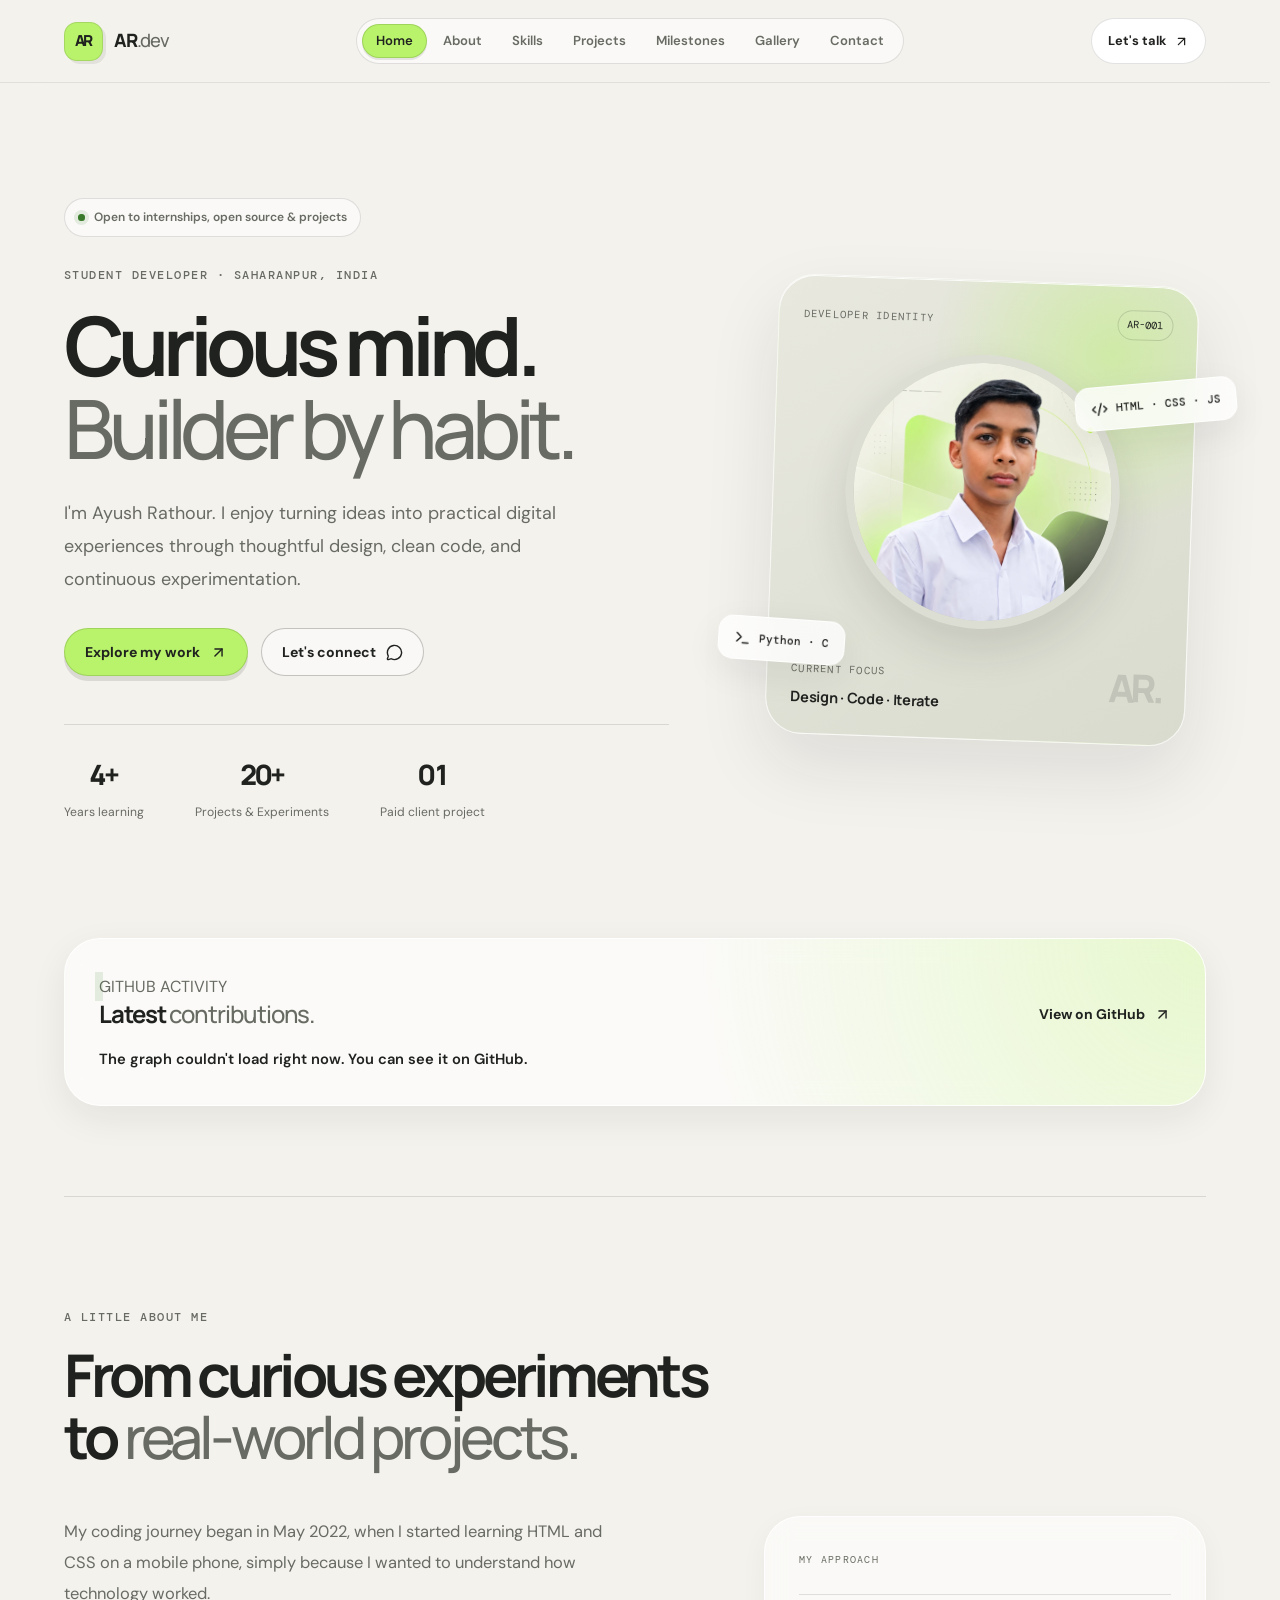
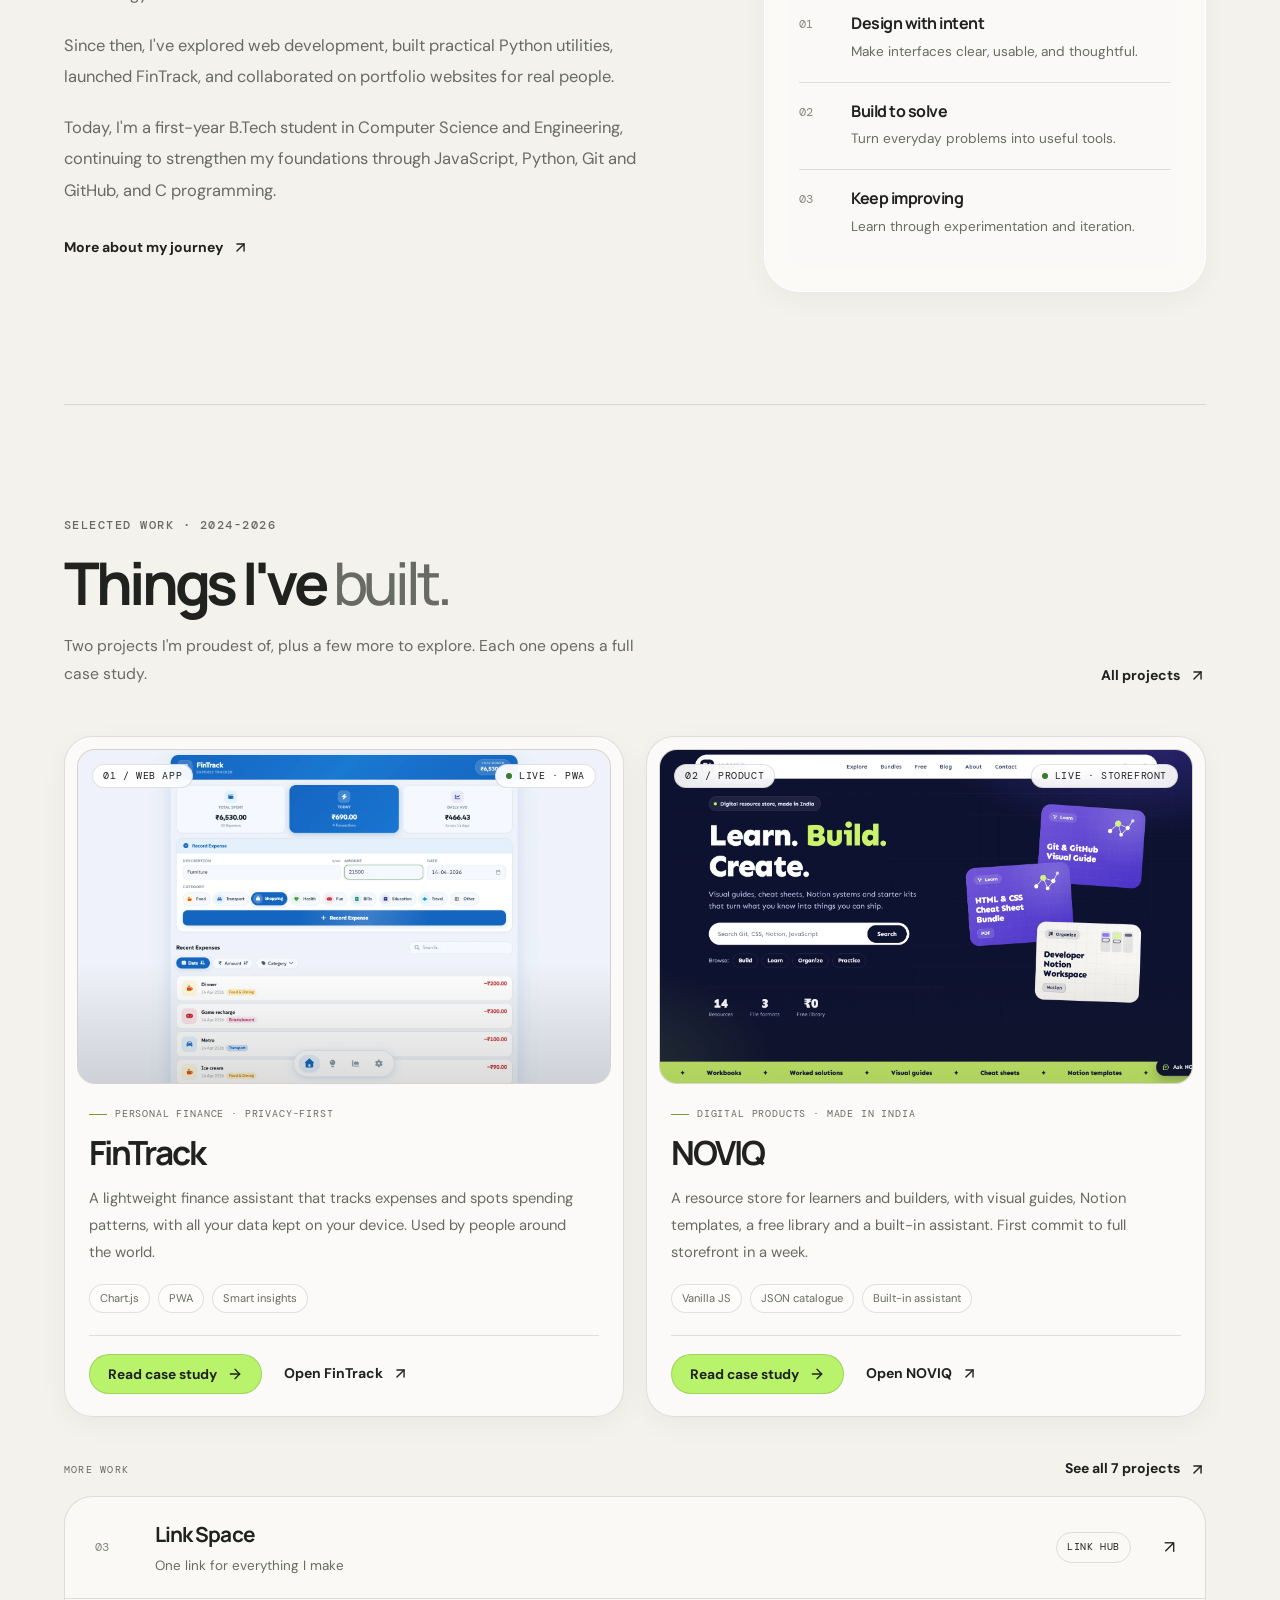
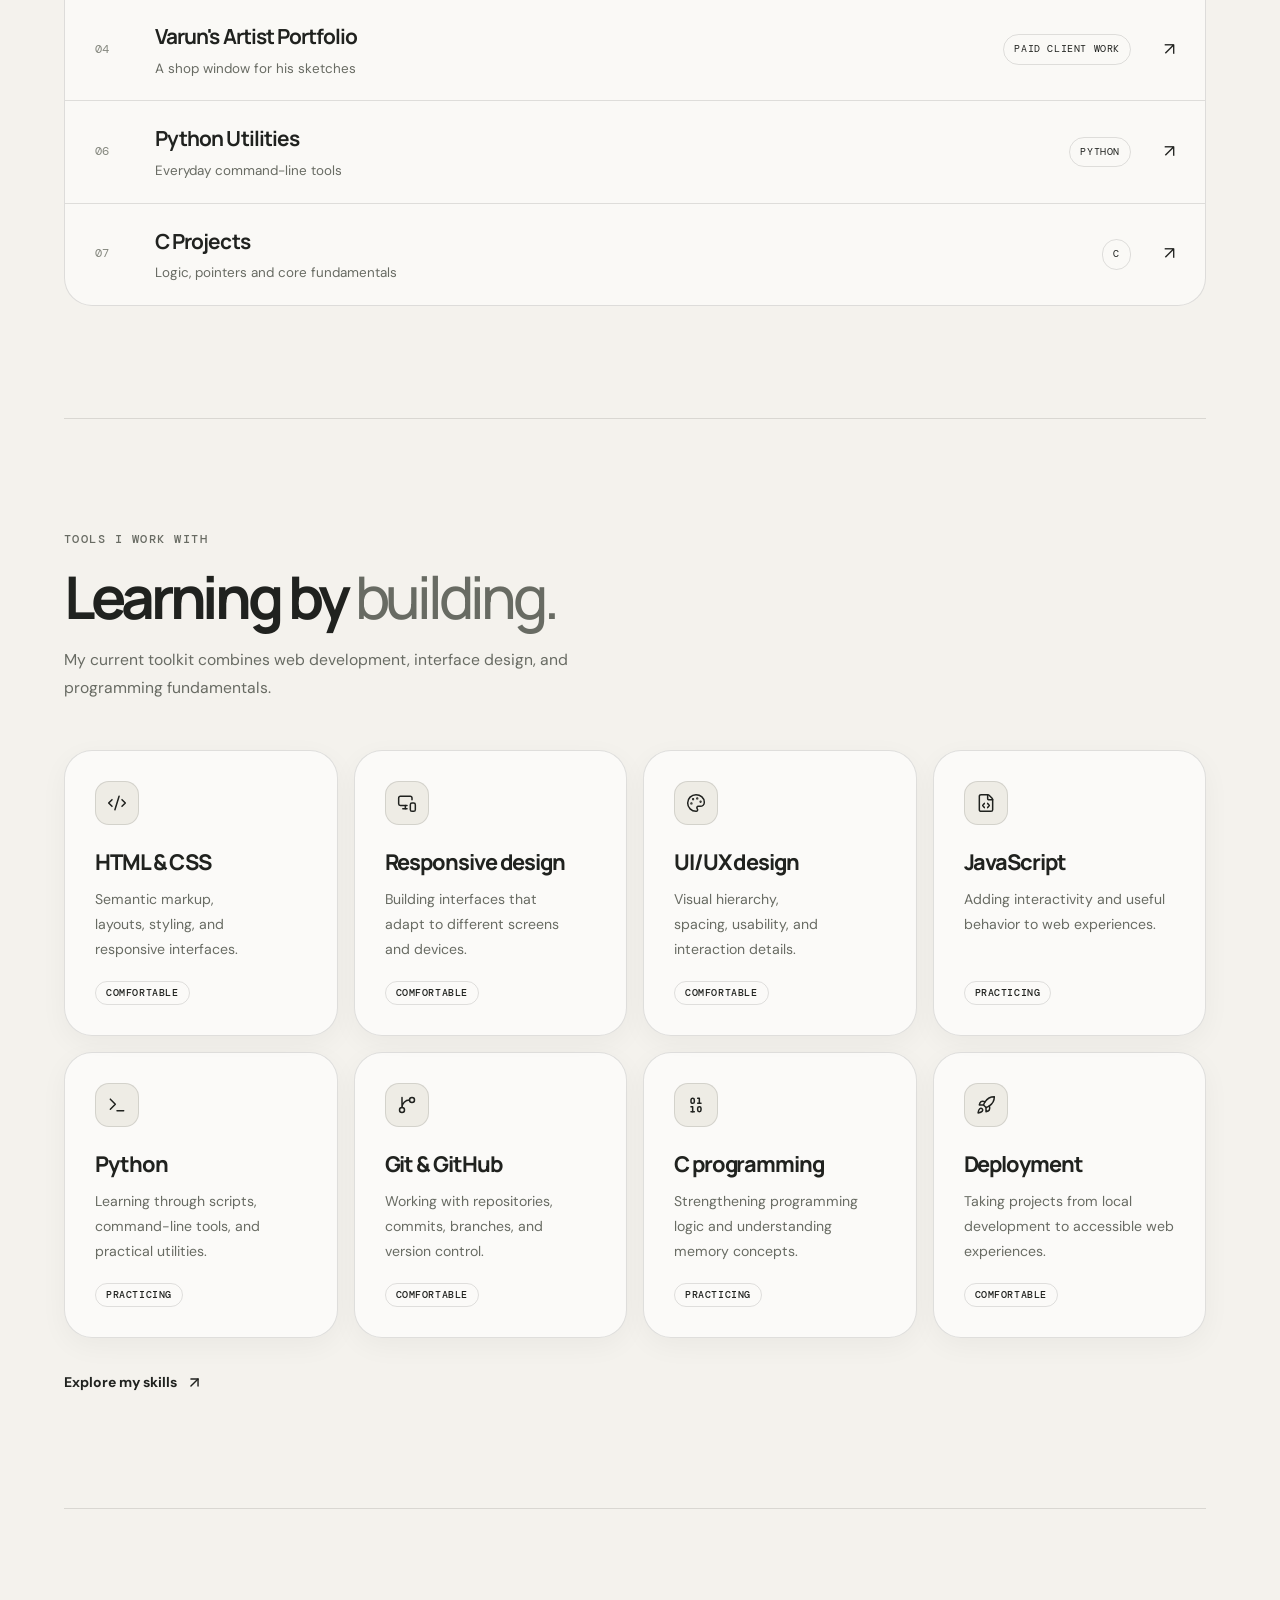
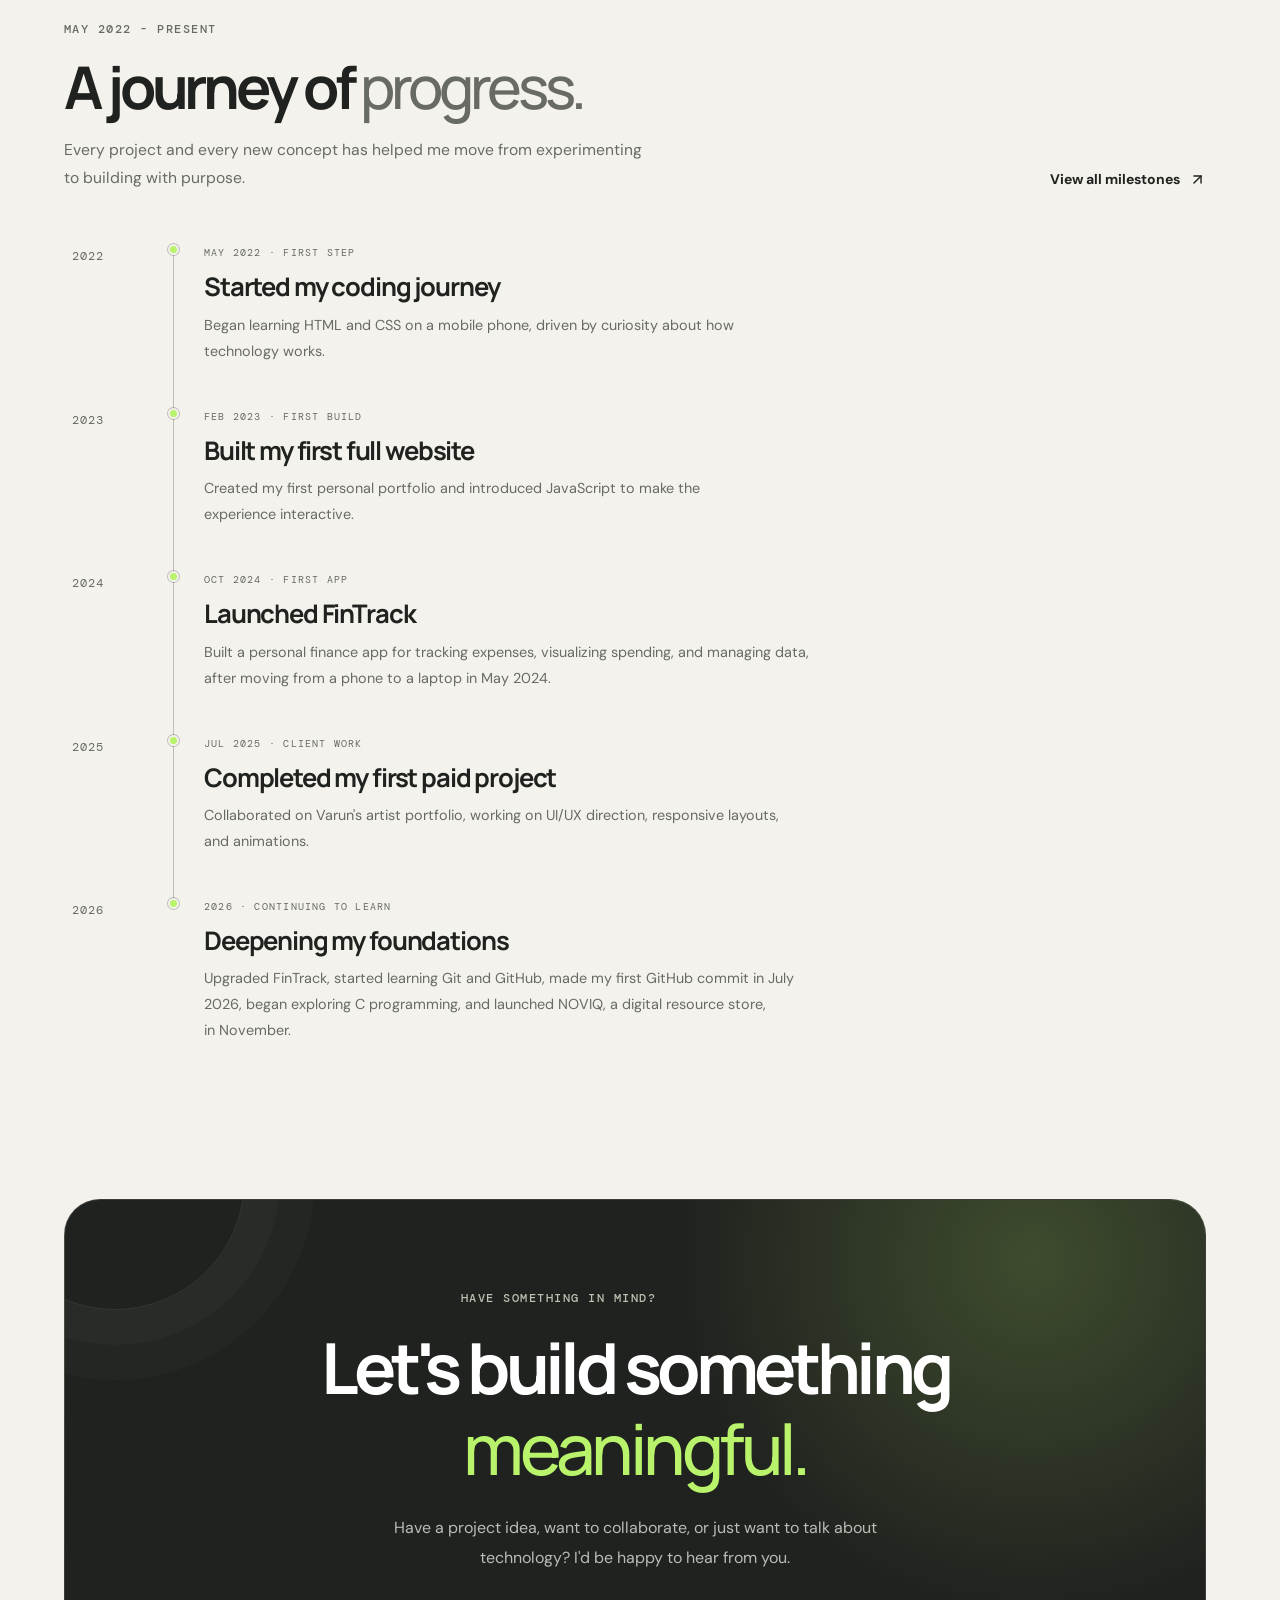
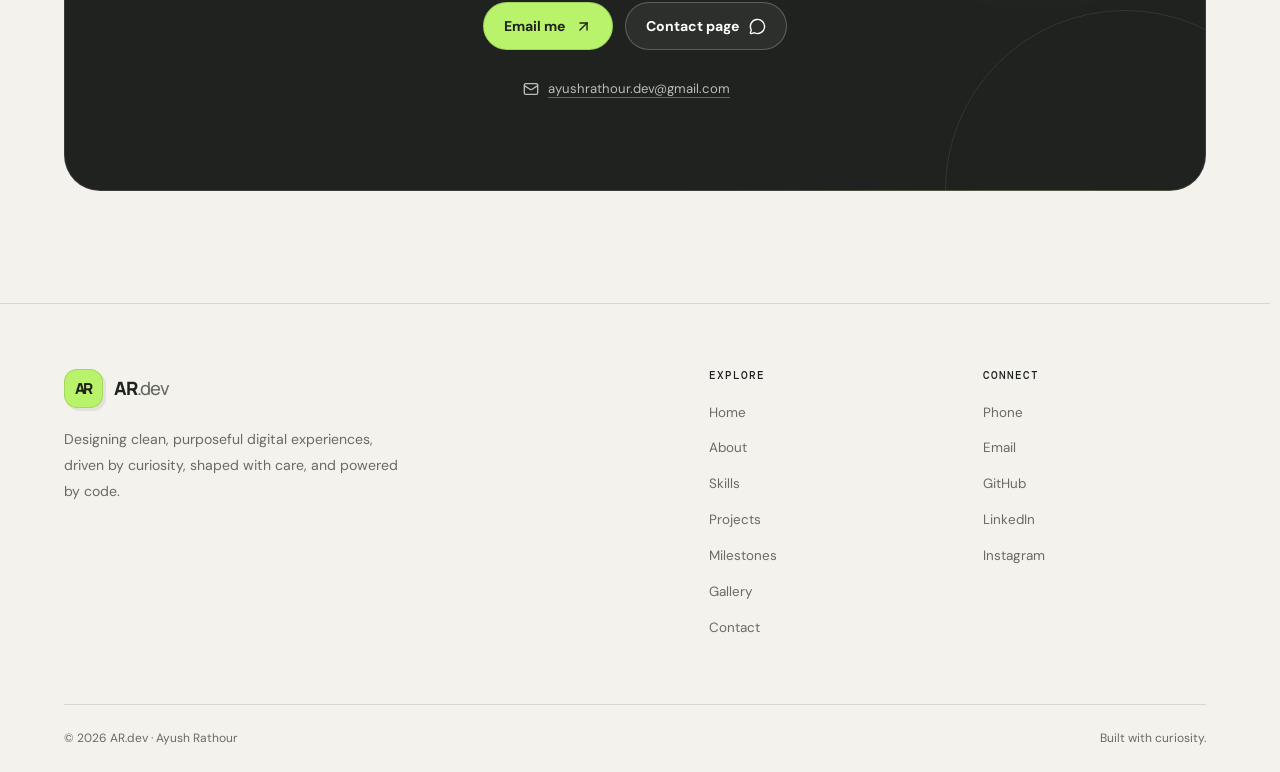
==== index.html @ 53ca5f79 "Add Certificates, Upgrade Projects & Gallery, Smoother and Faster Loading" ====
<!doctype html>
<html lang="en">
  <head>
    <meta charset="UTF-8" />
    <meta name="viewport" content="width=device-width, initial-scale=1.0" />

    <title>Ayush Rathour | Student</title>
    <meta
      name="description"
      content="I'm Ayush Rathour, a student developer from Saharanpur, India, building practical digital experiences with HTML, CSS, JavaScript, and Python."
    />
    <meta name="author" content="Ayush Rathour" />
    <meta name="theme-color" content="#f4f2ed" />
    <link rel="canonical" href="https://ayushrathour.site/" />

    <!-- Open Graph -->
    <meta property="og:type" content="website" />
    <meta property="og:site_name" content="AR.dev" />
    <meta property="og:locale" content="en_IN" />
    <meta property="og:url" content="https://ayushrathour.site/" />
    <meta property="og:title" content="Ayush Rathour | Student" />
    <meta
      property="og:description"
      content="I'm Ayush Rathour, a student developer from Saharanpur, India, building practical digital experiences with HTML, CSS, JavaScript, and Python."
    />
    <meta
      property="og:image"
      content="https://ayushrathour.site/assets/og-card.png"
    />
    <meta property="og:image:width" content="1200" />
    <meta property="og:image:height" content="630" />
    <meta
      property="og:image:alt"
      content="AR.dev: Ayush Rathour, student developer and UI designer"
    />

    <!-- Twitter / X card -->
    <meta name="twitter:card" content="summary_large_image" />
    <meta name="twitter:title" content="Ayush Rathour | Student" />
    <meta
      name="twitter:description"
      content="I'm Ayush Rathour, a student developer from Saharanpur, India, building practical digital experiences with HTML, CSS, JavaScript, and Python."
    />
    <meta
      name="twitter:image"
      content="https://ayushrathour.site/assets/og-card.png"
    />
    <meta
      name="twitter:image:alt"
      content="AR.dev: Ayush Rathour, student developer and UI designer"
    />

    <!-- Google Search Console Tag -->
    <meta
      name="google-site-verification"
      content="I1HYV4nXfH6N4aePR6HkpyPHMN1ugxPWvTBHaxaZiyc"
    />

    <link rel="icon" href="assets/favicon.png" type="image/png" />
    <link rel="preconnect" href="https://fonts.googleapis.com" />
    <link rel="preconnect" href="https://fonts.gstatic.com" crossorigin />
    <link
      href="https://fonts.googleapis.com/css2?family=DM+Mono:wght@400;500&family=DM+Sans:wght@400;500;600;700&family=Manrope:wght@400;500;600;700;800&display=swap"
      rel="stylesheet"
    />

    <link rel="stylesheet" href="css/styles.css" />

    <script src="js/loader.js" defer></script>
    <script src="js/main.js" defer></script>
    <script src="js/pages.js" defer></script>

    <!-- Structured data: who and what this site is -->
    <script type="application/ld+json">
      {
        "@context": "https://schema.org",
        "@graph": [
          {
            "@type": "WebSite",
            "@id": "https://ayushrathour.site/#website",
            "url": "https://ayushrathour.site/",
            "name": "AR.dev",
            "inLanguage": "en",
            "publisher": { "@id": "https://ayushrathour.site/#person" }
          },
          {
            "@type": "Person",
            "@id": "https://ayushrathour.site/#person",
            "name": "Ayush Rathour",
            "url": "https://ayushrathour.site/",
            "image": "https://ayushrathour.site/assets/profile_photo.webp",
            "jobTitle": "Student Developer & UI Designer",
            "description": "Student developer from Saharanpur, India, building practical digital experiences with HTML, CSS, JavaScript and Python.",
            "address": {
              "@type": "PostalAddress",
              "addressLocality": "Saharanpur",
              "addressRegion": "Uttar Pradesh",
              "addressCountry": "IN"
            },
            "knowsAbout": [
              "HTML",
              "CSS",
              "JavaScript",
              "Python",
              "C programming",
              "UI/UX design",
              "Git and GitHub"
            ],
            "sameAs": [
              "https://github.com/ayush-rathour",
              "https://www.linkedin.com/in/ayushrathourrr/",
              "https://www.instagram.com/ayushrathourrr"
            ]
          }
        ]
      }
    </script>
  </head>

  <body>
    <!-- ==================== PAGE LOADER ====================
         Real progress and a 3 second minimum: see js/loader.js.
         Each row is a task that finishes when its assets have loaded. -->
    <div class="page-loader" id="page-loader" data-page="Home">
      <div class="page-loader-card">
        <div class="page-loader-mark" aria-hidden="true"><span>AR</span></div>
        <p class="page-loader-title">AR.dev</p>
        <p class="page-loader-lede">
          Warming up the intro, selected work, my journey so far and live GitHub
          activity.
        </p>

        <ul class="page-loader-list">
          <li data-task="fonts" data-state="active">
            <span class="pl-dot" aria-hidden="true"></span>
            <span class="pl-name">Type system</span>
            <span class="pl-state">Fetching</span>
          </li>
          <li data-task="images" data-state="active">
            <span class="pl-dot" aria-hidden="true"></span>
            <span class="pl-name">Profile portrait</span>
            <span class="pl-state">Fetching</span>
          </li>
          <li data-task="data" data-state="active">
            <span class="pl-dot" aria-hidden="true"></span>
            <span class="pl-name">Contribution graph</span>
            <span class="pl-state">Fetching</span>
          </li>
          <li data-task="page" data-state="active">
            <span class="pl-dot" aria-hidden="true"></span>
            <span class="pl-name">Intro, work &amp; timeline</span>
            <span class="pl-state">Fetching</span>
          </li>
        </ul>

        <div class="page-loader-foot">
          <div
            class="pl-track"
            role="progressbar"
            aria-label="Loading the Home page"
            aria-valuemin="0"
            aria-valuemax="100"
            aria-valuenow="0"
          >
            <span class="pl-bar"></span>
          </div>
          <span class="pl-percent" aria-hidden="true">0%</span>
        </div>
        <p
          class="page-loader-live"
          id="page-loader-live"
          aria-live="polite"
        ></p>
      </div>
    </div>
    <noscript
      ><style>
        .page-loader {
          display: none;
        }
      </style></noscript
    >

    <a class="skip-link" href="#main-content">Skip to content</a>

    <!-- ==================== HEADER ==================== -->

    <header class="site-header">
      <div class="header-inner">
        <a class="logo" href="./" aria-label="AR.dev home">
          <span class="logo-mark">AR</span>
          <span class="logo-text">AR<span>.dev</span></span>
        </a>

        <button
          class="menu-toggle"
          id="menu-toggle"
          type="button"
          aria-label="Open navigation"
          aria-controls="main-nav"
          aria-expanded="false"
        >
          <svg
            xmlns="http://www.w3.org/2000/svg"
            class="lucide lucide-menu"
            width="24"
            height="24"
            viewBox="0 0 24 24"
            fill="none"
            stroke="currentColor"
            stroke-width="2"
            stroke-linecap="round"
            stroke-linejoin="round"
            aria-hidden="true"
          >
            <path d="M4 5h16" />
            <path d="M4 12h16" />
            <path d="M4 19h16" />
          </svg>
        </button>

        <nav class="main-nav" id="main-nav" aria-label="Main navigation">
          <a href="./" class="nav-link"> Home </a>
          <a href="page/about.html" class="nav-link">About</a>
          <a href="page/skills.html" class="nav-link">Skills</a>
          <a href="page/projects.html" class="nav-link">Projects</a>
          <a href="page/milestones.html" class="nav-link">Milestones</a>
          <a href="page/gallery.html" class="nav-link">Gallery</a>
          <a href="page/contact.html" class="nav-link">Contact</a>
        </nav>

        <a class="header-cta" href="page/contact.html">
          Let's talk
          <svg
            xmlns="http://www.w3.org/2000/svg"
            class="lucide lucide-arrow-up-right"
            width="24"
            height="24"
            viewBox="0 0 24 24"
            fill="none"
            stroke="currentColor"
            stroke-width="2"
            stroke-linecap="round"
            stroke-linejoin="round"
            aria-hidden="true"
          >
            <path d="M7 7h10v10" />
            <path d="M7 17 17 7" />
          </svg>
        </a>
      </div>
    </header>

    <main id="main-content">
      <!-- ==================== HERO ==================== -->

      <section class="hero section" id="home">
        <div class="hero-content">
          <div class="availability">
            <span class="availability-dot" aria-hidden="true"></span>
            Open to internships, open source &amp; projects
          </div>

          <p class="eyebrow">STUDENT DEVELOPER · SAHARANPUR, INDIA</p>

          <h1>
            Curious mind.
            <span class="hero-highlight">Builder by habit.</span>
          </h1>

          <p class="hero-description">
            I'm Ayush Rathour. I enjoy turning ideas into practical digital
            experiences through thoughtful design, clean code, and continuous
            experimentation.
          </p>

          <div class="hero-actions">
            <a class="button button-primary" href="page/projects.html">
              Explore my work
              <svg
                xmlns="http://www.w3.org/2000/svg"
                class="lucide lucide-arrow-up-right"
                width="24"
                height="24"
                viewBox="0 0 24 24"
                fill="none"
                stroke="currentColor"
                stroke-width="2"
                stroke-linecap="round"
                stroke-linejoin="round"
                aria-hidden="true"
              >
                <path d="M7 7h10v10" />
                <path d="M7 17 17 7" />
              </svg>
            </a>

            <a class="button button-secondary" href="page/contact.html">
              Let's connect
              <svg
                xmlns="http://www.w3.org/2000/svg"
                class="lucide lucide-message-circle"
                width="24"
                height="24"
                viewBox="0 0 24 24"
                fill="none"
                stroke="currentColor"
                stroke-width="2"
                stroke-linecap="round"
                stroke-linejoin="round"
                aria-hidden="true"
              >
                <path
                  d="M2.992 16.342a2 2 0 0 1 .094 1.167l-1.065 3.29a1 1 0 0 0 1.236 1.168l3.413-.998a2 2 0 0 1 1.099.092 10 10 0 1 0-4.777-4.719"
                />
              </svg>
            </a>
          </div>

          <div class="hero-stats" aria-label="Portfolio highlights">
            <div class="hero-stat">
              <strong>4+</strong>
              <span>Years learning</span>
            </div>

            <div class="hero-stat">
              <strong>20+</strong>
              <span>Projects &amp; Experiments</span>
            </div>

            <div class="hero-stat">
              <strong>01</strong>
              <span>Paid client project</span>
            </div>
          </div>
        </div>

        <div class="hero-visual">
          <div class="hero-artwork">
            <div class="hero-art-top">
              <span class="mono-label">DEVELOPER IDENTITY</span>
              <span class="status-indicator">AR-001</span>
            </div>

            <div class="hero-profile">
              <img
                src="assets/profile_photo.webp"
                alt="Ayush Rathour"
                width="320"
                height="320"
                fetchpriority="high"
              />
            </div>

            <div class="hero-art-bottom">
              <div>
                <span class="mono-label">CURRENT FOCUS</span>
                <strong>Design · Code · Iterate</strong>
              </div>
              <span class="hero-monogram" aria-hidden="true">AR.</span>
            </div>
          </div>

          <div class="floating-tag floating-tag-one">
            <svg
              xmlns="http://www.w3.org/2000/svg"
              class="lucide lucide-code-2"
              width="24"
              height="24"
              viewBox="0 0 24 24"
              fill="none"
              stroke="currentColor"
              stroke-width="2"
              stroke-linecap="round"
              stroke-linejoin="round"
              aria-hidden="true"
            >
              <path d="m18 16 4-4-4-4" />
              <path d="m6 8-4 4 4 4" />
              <path d="m14.5 4-5 16" />
            </svg>
            HTML · CSS · JS
          </div>

          <div class="floating-tag floating-tag-two">
            <svg
              xmlns="http://www.w3.org/2000/svg"
              class="lucide lucide-terminal"
              width="24"
              height="24"
              viewBox="0 0 24 24"
              fill="none"
              stroke="currentColor"
              stroke-width="2"
              stroke-linecap="round"
              stroke-linejoin="round"
              aria-hidden="true"
            >
              <path d="M12 19h8" />
              <path d="m4 17 6-6-6-6" />
            </svg>
            Python · C
          </div>
        </div>
      </section>

      <!-- ==================== GITHUB CONTRIBUTIONS ====================
           Filled by js/pages.js from the public contribution calendar of
           data-github-user. Only the latest weeks that fit the width are shown. -->

      <section
        class="contrib section is-loading"
        id="contrib"
        aria-labelledby="contrib-title"
        data-github-user="ayush-rathour"
      >
        <div class="contrib-card">
          <div class="contrib-head">
            <div>
              <p class="now-label">
                <span class="now-dot" aria-hidden="true"></span>
                GITHUB ACTIVITY
              </p>
              <h2 id="contrib-title">Latest <span>contributions.</span></h2>
            </div>

            <a
              class="text-link"
              href="https://github.com/ayush-rathour"
              target="_blank"
              rel="noopener noreferrer"
            >
              View on GitHub
              <svg
                xmlns="http://www.w3.org/2000/svg"
                class="lucide lucide-arrow-up-right"
                width="24"
                height="24"
                viewBox="0 0 24 24"
                fill="none"
                stroke="currentColor"
                stroke-width="2"
                stroke-linecap="round"
                stroke-linejoin="round"
                aria-hidden="true"
              >
                <path d="M7 7h10v10" />
                <path d="M7 17 17 7" />
              </svg>
            </a>
          </div>

          <p class="contrib-summary" id="contrib-summary" aria-live="polite">
            Loading contributions…
          </p>

          <div class="contrib-scroll">
            <div class="contrib-graph" id="contrib-graph"></div>
          </div>

          <div class="contrib-foot">
            <p class="contrib-readout" id="contrib-readout">
              Hover or tap a square for details.
            </p>

            <div class="contrib-legend" aria-hidden="true">
              <span>Less</span>
              <span class="contrib-cell" data-level="0"></span>
              <span class="contrib-cell" data-level="1"></span>
              <span class="contrib-cell" data-level="2"></span>
              <span class="contrib-cell" data-level="3"></span>
              <span class="contrib-cell" data-level="4"></span>
              <span>More</span>
            </div>
          </div>
        </div>
      </section>

      <!-- ==================== INTRODUCTION ==================== -->

      <section class="intro section" id="about-preview">
        <div class="section-heading">
          <p class="eyebrow">A LITTLE ABOUT ME</p>
          <h2>From curious experiments to <span>real-world projects.</span></h2>
        </div>

        <div class="intro-grid">
          <div class="intro-copy">
            <p>
              My coding journey began in May 2022, when I started learning HTML
              and CSS on a mobile phone, simply because I wanted to understand
              how technology worked.
            </p>

            <p>
              Since then, I've explored web development, built practical Python
              utilities, launched FinTrack, and collaborated on portfolio
              websites for real people.
            </p>

            <p>
              Today, I'm a first-year B.Tech student in Computer Science and
              Engineering, continuing to strengthen my foundations through
              JavaScript, Python, Git and GitHub, and C programming.
            </p>

            <a class="text-link" href="page/about.html">
              More about my journey
              <svg
                xmlns="http://www.w3.org/2000/svg"
                class="lucide lucide-arrow-up-right"
                width="24"
                height="24"
                viewBox="0 0 24 24"
                fill="none"
                stroke="currentColor"
                stroke-width="2"
                stroke-linecap="round"
                stroke-linejoin="round"
                aria-hidden="true"
              >
                <path d="M7 7h10v10" />
                <path d="M7 17 17 7" />
              </svg>
            </a>
          </div>

          <div class="intro-note">
            <span class="mono-label">MY APPROACH</span>

            <div class="approach-item">
              <span class="approach-number">01</span>
              <div>
                <h3>Design with intent</h3>
                <p>Make interfaces clear, usable, and thoughtful.</p>
              </div>
            </div>

            <div class="approach-item">
              <span class="approach-number">02</span>
              <div>
                <h3>Build to solve</h3>
                <p>Turn everyday problems into useful tools.</p>
              </div>
            </div>

            <div class="approach-item">
              <span class="approach-number">03</span>
              <div>
                <h3>Keep improving</h3>
                <p>Learn through experimentation and iteration.</p>
              </div>
            </div>
          </div>
        </div>
      </section>

      <!-- ==================== FEATURED PROJECTS ==================== -->

      <section class="projects-section home-work section" id="projects">
        <div class="section-heading section-heading-row">
          <div>
            <p class="eyebrow">SELECTED WORK · 2024-2026</p>
            <h2>Things I've <span>built.</span></h2>
            <p class="section-description">
              Two projects I'm proudest of, plus a few more to explore. Each one
              opens a full case study.
            </p>
          </div>

          <a class="text-link" href="page/projects.html">
            All projects
            <svg
              xmlns="http://www.w3.org/2000/svg"
              class="lucide lucide-arrow-up-right"
              width="24"
              height="24"
              viewBox="0 0 24 24"
              fill="none"
              stroke="currentColor"
              stroke-width="2"
              stroke-linecap="round"
              stroke-linejoin="round"
              aria-hidden="true"
            >
              <path d="M7 7h10v10" />
              <path d="M7 17 17 7" />
            </svg>
          </a>
        </div>

        <!-- Spotlight: the two lead projects -->
        <div class="work-spotlight">
          <!-- 01: FinTrack -->
          <article class="work-card">
            <a
              class="work-media"
              href="https://fintrack.ayushrathour.site/"
              target="_blank"
              rel="noopener noreferrer"
              data-cta="Open live app &#8599;"
              aria-label="Open FinTrack live web app"
            >
              <img
                src="assets/Project_Images/fintrack_img.webp"
                alt="FinTrack dashboard preview"
                loading="lazy"
                width="1200"
                height="800"
              />
              <span class="work-chip work-chip-index">01 / WEB APP</span>
              <span class="work-chip work-chip-live">LIVE · PWA</span>
            </a>

            <div class="work-body">
              <p class="work-category">Personal finance · Privacy-first</p>
              <h3>FinTrack</h3>
              <p class="work-text">
                A lightweight finance assistant that tracks expenses and spots
                spending patterns, with all your data kept on your device. Used
                by people around the world.
              </p>
              <ul class="work-tags" aria-label="Technologies and features">
                <li>Chart.js</li>
                <li>PWA</li>
                <li>Smart insights</li>
              </ul>
              <div class="work-actions">
                <a class="work-case" href="page/projects.html#case-fintrack">
                  Read case study
                  <svg
                    xmlns="http://www.w3.org/2000/svg"
                    class="lucide lucide-arrow-right"
                    width="24"
                    height="24"
                    viewBox="0 0 24 24"
                    fill="none"
                    stroke="currentColor"
                    stroke-width="2"
                    stroke-linecap="round"
                    stroke-linejoin="round"
                    aria-hidden="true"
                  >
                    <path d="M5 12h14" />
                    <path d="m12 5 7 7-7 7" />
                  </svg>
                </a>
                <a
                  class="text-link"
                  href="https://fintrack.ayushrathour.site/"
                  target="_blank"
                  rel="noopener noreferrer"
                >
                  Open FinTrack
                  <svg
                    xmlns="http://www.w3.org/2000/svg"
                    class="lucide lucide-arrow-up-right"
                    width="24"
                    height="24"
                    viewBox="0 0 24 24"
                    fill="none"
                    stroke="currentColor"
                    stroke-width="2"
                    stroke-linecap="round"
                    stroke-linejoin="round"
                    aria-hidden="true"
                  >
                    <path d="M7 7h10v10" />
                    <path d="M7 17 17 7" />
                  </svg>
                </a>
              </div>
            </div>
          </article>

          <!-- 02: NOVIQ -->
          <article class="work-card">
            <a
              class="work-media"
              href="https://noviq.ayushrathour.site/"
              target="_blank"
              rel="noopener noreferrer"
              data-cta="Open live site &#8599;"
              aria-label="Open the NOVIQ website"
            >
              <img
                src="assets/Project_Images/noviq_img.webp"
                alt="NOVIQ home page: Learn. Build. Create. with floating resource cards"
                loading="lazy"
                width="1200"
                height="800"
              />
              <span class="work-chip work-chip-index">02 / PRODUCT</span>
              <span class="work-chip work-chip-live">LIVE · STOREFRONT</span>
            </a>

            <div class="work-body">
              <p class="work-category">Digital products · Made in India</p>
              <h3>NOVIQ</h3>
              <p class="work-text">
                A resource store for learners and builders, with visual guides,
                Notion templates, a free library and a built-in assistant. First
                commit to full storefront in a week.
              </p>
              <ul class="work-tags" aria-label="Technologies and features">
                <li>Vanilla JS</li>
                <li>JSON catalogue</li>
                <li>Built-in assistant</li>
              </ul>
              <div class="work-actions">
                <a class="work-case" href="page/projects.html#case-noviq">
                  Read case study
                  <svg
                    xmlns="http://www.w3.org/2000/svg"
                    class="lucide lucide-arrow-right"
                    width="24"
                    height="24"
                    viewBox="0 0 24 24"
                    fill="none"
                    stroke="currentColor"
                    stroke-width="2"
                    stroke-linecap="round"
                    stroke-linejoin="round"
                    aria-hidden="true"
                  >
                    <path d="M5 12h14" />
                    <path d="m12 5 7 7-7 7" />
                  </svg>
                </a>
                <a
                  class="text-link"
                  href="https://noviq.ayushrathour.site/"
                  target="_blank"
                  rel="noopener noreferrer"
                >
                  Open NOVIQ
                  <svg
                    xmlns="http://www.w3.org/2000/svg"
                    class="lucide lucide-arrow-up-right"
                    width="24"
                    height="24"
                    viewBox="0 0 24 24"
                    fill="none"
                    stroke="currentColor"
                    stroke-width="2"
                    stroke-linecap="round"
                    stroke-linejoin="round"
                    aria-hidden="true"
                  >
                    <path d="M7 7h10v10" />
                    <path d="M7 17 17 7" />
                  </svg>
                </a>
              </div>
            </div>
          </article>
        </div>

        <!-- More work: a compact index that links into the case studies -->
        <div class="work-more">
          <div class="work-more-head">
            <span class="mono-label">MORE WORK</span>
            <a class="text-link" href="page/projects.html">
              See all 7 projects
              <svg
                xmlns="http://www.w3.org/2000/svg"
                class="lucide lucide-arrow-up-right"
                width="24"
                height="24"
                viewBox="0 0 24 24"
                fill="none"
                stroke="currentColor"
                stroke-width="2"
                stroke-linecap="round"
                stroke-linejoin="round"
                aria-hidden="true"
              >
                <path d="M7 7h10v10" />
                <path d="M7 17 17 7" />
              </svg>
            </a>
          </div>

          <ul class="work-list">
            <li>
              <a href="page/projects.html#case-link-space">
                <span class="work-list-n">03</span>
                <span class="work-list-title">
                  <strong>Link Space</strong>
                  <span>One link for everything I make</span>
                </span>
                <span class="work-list-type">Link hub</span>
                <span class="work-list-arrow" aria-hidden="true">&#8599;</span>
              </a>
            </li>
            <li>
              <a href="page/projects.html#case-varun-portfolio">
                <span class="work-list-n">04</span>
                <span class="work-list-title">
                  <strong>Varun's Artist Portfolio</strong>
                  <span>A shop window for his sketches</span>
                </span>
                <span class="work-list-type">Paid client work</span>
                <span class="work-list-arrow" aria-hidden="true">&#8599;</span>
              </a>
            </li>
            <li>
              <a href="page/projects.html#case-python-utilities">
                <span class="work-list-n">06</span>
                <span class="work-list-title">
                  <strong>Python Utilities</strong>
                  <span>Everyday command-line tools</span>
                </span>
                <span class="work-list-type">Python</span>
                <span class="work-list-arrow" aria-hidden="true">&#8599;</span>
              </a>
            </li>
            <li>
              <a href="page/projects.html#case-c-projects">
                <span class="work-list-n">07</span>
                <span class="work-list-title">
                  <strong>C Projects</strong>
                  <span>Logic, pointers and core fundamentals</span>
                </span>
                <span class="work-list-type">C</span>
                <span class="work-list-arrow" aria-hidden="true">&#8599;</span>
              </a>
            </li>
          </ul>
        </div>
      </section>

      <!-- ==================== SKILLS OVERVIEW ==================== -->

      <section class="skills-section section" id="skills">
        <div class="section-heading">
          <p class="eyebrow">TOOLS I WORK WITH</p>
          <h2>Learning by <span>building.</span></h2>
          <p class="section-description">
            My current toolkit combines web development, interface design, and
            programming fundamentals.
          </p>
        </div>

        <div class="skill-grid">
          <article class="skill-card">
            <div class="skill-icon">
              <svg
                xmlns="http://www.w3.org/2000/svg"
                class="lucide lucide-code-2"
                width="24"
                height="24"
                viewBox="0 0 24 24"
                fill="none"
                stroke="currentColor"
                stroke-width="2"
                stroke-linecap="round"
                stroke-linejoin="round"
                aria-hidden="true"
              >
                <path d="m18 16 4-4-4-4" />
                <path d="m6 8-4 4 4 4" />
                <path d="m14.5 4-5 16" />
              </svg>
            </div>
            <h3>HTML &amp; CSS</h3>
            <p>Semantic markup, layouts, styling, and responsive interfaces.</p>
            <span class="skill-level">Comfortable</span>
          </article>

          <article class="skill-card">
            <div class="skill-icon">
              <svg
                xmlns="http://www.w3.org/2000/svg"
                class="lucide lucide-monitor-smartphone"
                width="24"
                height="24"
                viewBox="0 0 24 24"
                fill="none"
                stroke="currentColor"
                stroke-width="2"
                stroke-linecap="round"
                stroke-linejoin="round"
                aria-hidden="true"
              >
                <path
                  d="M18 8V6a2 2 0 0 0-2-2H4a2 2 0 0 0-2 2v7a2 2 0 0 0 2 2h8"
                />
                <path d="M10 19v-3.96 3.15" />
                <path d="M7 19h5" />
                <rect width="6" height="10" x="16" y="12" rx="2" />
              </svg>
            </div>
            <h3>Responsive design</h3>
            <p>
              Building interfaces that adapt to different screens and devices.
            </p>
            <span class="skill-level">Comfortable</span>
          </article>

          <article class="skill-card">
            <div class="skill-icon">
              <svg
                xmlns="http://www.w3.org/2000/svg"
                class="lucide lucide-palette"
                width="24"
                height="24"
                viewBox="0 0 24 24"
                fill="none"
                stroke="currentColor"
                stroke-width="2"
                stroke-linecap="round"
                stroke-linejoin="round"
                aria-hidden="true"
              >
                <path
                  d="M12 22a1 1 0 0 1 0-20 10 9 0 0 1 10 9 5 5 0 0 1-5 5h-2.25a1.75 1.75 0 0 0-1.4 2.8l.3.4a1.75 1.75 0 0 1-1.4 2.8z"
                />
                <circle cx="13.5" cy="6.5" r=".5" fill="currentColor" />
                <circle cx="17.5" cy="10.5" r=".5" fill="currentColor" />
                <circle cx="6.5" cy="12.5" r=".5" fill="currentColor" />
                <circle cx="8.5" cy="7.5" r=".5" fill="currentColor" />
              </svg>
            </div>
            <h3>UI/UX design</h3>
            <p>
              Visual hierarchy, spacing, usability, and interaction details.
            </p>
            <span class="skill-level">Comfortable</span>
          </article>

          <article class="skill-card">
            <div class="skill-icon">
              <svg
                xmlns="http://www.w3.org/2000/svg"
                class="lucide lucide-file-code"
                width="24"
                height="24"
                viewBox="0 0 24 24"
                fill="none"
                stroke="currentColor"
                stroke-width="2"
                stroke-linecap="round"
                stroke-linejoin="round"
                aria-hidden="true"
              >
                <path
                  d="M6 22a2 2 0 0 1-2-2V4a2 2 0 0 1 2-2h8a2.4 2.4 0 0 1 1.704.706l3.588 3.588A2.4 2.4 0 0 1 20 8v12a2 2 0 0 1-2 2z"
                />
                <path d="M14 2v5a1 1 0 0 0 1 1h5" />
                <path d="M10 12.5 8 15l2 2.5" />
                <path d="m14 12.5 2 2.5-2 2.5" />
              </svg>
            </div>
            <h3>JavaScript</h3>
            <p>Adding interactivity and useful behavior to web experiences.</p>
            <span class="skill-level">Practicing</span>
          </article>

          <article class="skill-card">
            <div class="skill-icon">
              <svg
                xmlns="http://www.w3.org/2000/svg"
                class="lucide lucide-terminal"
                width="24"
                height="24"
                viewBox="0 0 24 24"
                fill="none"
                stroke="currentColor"
                stroke-width="2"
                stroke-linecap="round"
                stroke-linejoin="round"
                aria-hidden="true"
              >
                <path d="M12 19h8" />
                <path d="m4 17 6-6-6-6" />
              </svg>
            </div>
            <h3>Python</h3>
            <p>
              Learning through scripts, command-line tools, and practical
              utilities.
            </p>
            <span class="skill-level">Practicing</span>
          </article>

          <article class="skill-card">
            <div class="skill-icon">
              <svg
                xmlns="http://www.w3.org/2000/svg"
                class="lucide lucide-git-branch"
                width="24"
                height="24"
                viewBox="0 0 24 24"
                fill="none"
                stroke="currentColor"
                stroke-width="2"
                stroke-linecap="round"
                stroke-linejoin="round"
                aria-hidden="true"
              >
                <path d="M15 6a9 9 0 0 0-9 9V3" />
                <circle cx="18" cy="6" r="3" />
                <circle cx="6" cy="18" r="3" />
              </svg>
            </div>
            <h3>Git &amp; GitHub</h3>
            <p>
              Working with repositories, commits, branches, and version control.
            </p>
            <span class="skill-level">Comfortable</span>
          </article>

          <article class="skill-card">
            <div class="skill-icon">
              <svg
                xmlns="http://www.w3.org/2000/svg"
                class="lucide lucide-binary"
                width="24"
                height="24"
                viewBox="0 0 24 24"
                fill="none"
                stroke="currentColor"
                stroke-width="2"
                stroke-linecap="round"
                stroke-linejoin="round"
                aria-hidden="true"
              >
                <rect x="14" y="14" width="4" height="6" rx="2" />
                <rect x="6" y="4" width="4" height="6" rx="2" />
                <path d="M6 20h4" />
                <path d="M14 10h4" />
                <path d="M6 14h2v6" />
                <path d="M14 4h2v6" />
              </svg>
            </div>
            <h3>C programming</h3>
            <p>
              Strengthening programming logic and understanding memory concepts.
            </p>
            <span class="skill-level">Practicing</span>
          </article>

          <article class="skill-card">
            <div class="skill-icon">
              <svg
                xmlns="http://www.w3.org/2000/svg"
                class="lucide lucide-rocket"
                width="24"
                height="24"
                viewBox="0 0 24 24"
                fill="none"
                stroke="currentColor"
                stroke-width="2"
                stroke-linecap="round"
                stroke-linejoin="round"
                aria-hidden="true"
              >
                <path d="M12 15v5s3.03-.55 4-2c1.08-1.62 0-5 0-5" />
                <path
                  d="M4.5 16.5c-1.5 1.26-2 5-2 5s3.74-.5 5-2c.71-.84.7-2.13-.09-2.91a2.18 2.18 0 0 0-2.91-.09"
                />
                <path
                  d="M9 12a22 22 0 0 1 2-3.95A12.88 12.88 0 0 1 22 2c0 2.72-.78 7.5-6 11a22.4 22.4 0 0 1-4 2z"
                />
                <path d="M9 12H4s.55-3.03 2-4c1.62-1.08 5 .05 5 .05" />
              </svg>
            </div>
            <h3>Deployment</h3>
            <p>
              Taking projects from local development to accessible web
              experiences.
            </p>
            <span class="skill-level">Comfortable</span>
          </article>
        </div>

        <a class="text-link" href="page/skills.html">
          Explore my skills
          <svg
            xmlns="http://www.w3.org/2000/svg"
            class="lucide lucide-arrow-up-right"
            width="24"
            height="24"
            viewBox="0 0 24 24"
            fill="none"
            stroke="currentColor"
            stroke-width="2"
            stroke-linecap="round"
            stroke-linejoin="round"
            aria-hidden="true"
          >
            <path d="M7 7h10v10" />
            <path d="M7 17 17 7" />
          </svg>
        </a>
      </section>

      <!-- ==================== MILESTONES PREVIEW ==================== -->

      <section class="journey-section section" id="journey">
        <div class="section-heading section-heading-row">
          <div>
            <p class="eyebrow">MAY 2022 - PRESENT</p>
            <h2>A journey of <span>progress.</span></h2>
            <p class="section-description">
              Every project and every new concept has helped me move from
              experimenting to building with purpose.
            </p>
          </div>

          <a class="text-link" href="page/milestones.html">
            View all milestones
            <svg
              xmlns="http://www.w3.org/2000/svg"
              class="lucide lucide-arrow-up-right"
              width="24"
              height="24"
              viewBox="0 0 24 24"
              fill="none"
              stroke="currentColor"
              stroke-width="2"
              stroke-linecap="round"
              stroke-linejoin="round"
              aria-hidden="true"
            >
              <path d="M7 7h10v10" />
              <path d="M7 17 17 7" />
            </svg>
          </a>
        </div>

        <div class="journey-list">
          <article class="journey-item">
            <span class="journey-year">2022</span>
            <div class="journey-marker" aria-hidden="true"></div>
            <div class="journey-content">
              <p class="mono-label">MAY 2022 · FIRST STEP</p>
              <h3>Started my coding journey</h3>
              <p>
                Began learning HTML and CSS on a mobile phone, driven by
                curiosity about how technology works.
              </p>
            </div>
          </article>

          <article class="journey-item">
            <span class="journey-year">2023</span>
            <div class="journey-marker" aria-hidden="true"></div>
            <div class="journey-content">
              <p class="mono-label">FEB 2023 · FIRST BUILD</p>
              <h3>Built my first full website</h3>
              <p>
                Created my first personal portfolio and introduced JavaScript to
                make the experience interactive.
              </p>
            </div>
          </article>

          <article class="journey-item">
            <span class="journey-year">2024</span>
            <div class="journey-marker" aria-hidden="true"></div>
            <div class="journey-content">
              <p class="mono-label">OCT 2024 · FIRST APP</p>
              <h3>Launched FinTrack</h3>
              <p>
                Built a personal finance app for tracking expenses, visualizing
                spending, and managing data, after moving from a phone to a
                laptop in May 2024.
              </p>
            </div>
          </article>

          <article class="journey-item">
            <span class="journey-year">2025</span>
            <div class="journey-marker" aria-hidden="true"></div>
            <div class="journey-content">
              <p class="mono-label">JUL 2025 · CLIENT WORK</p>
              <h3>Completed my first paid project</h3>
              <p>
                Collaborated on Varun's artist portfolio, working on UI/UX
                direction, responsive layouts, and animations.
              </p>
            </div>
          </article>

          <article class="journey-item">
            <span class="journey-year">2026</span>
            <div class="journey-marker" aria-hidden="true"></div>
            <div class="journey-content">
              <p class="mono-label">2026 · CONTINUING TO LEARN</p>
              <h3>Deepening my foundations</h3>
              <p>
                Upgraded FinTrack, started learning Git and GitHub, made my
                first GitHub commit in July 2026, began exploring C programming,
                and launched NOVIQ, a digital resource store, in November.
              </p>
            </div>
          </article>
        </div>
      </section>

      <!-- ==================== CONTACT CTA ==================== -->

      <section class="contact-cta section" id="contact">
        <div class="contact-cta-content">
          <p class="eyebrow">HAVE SOMETHING IN MIND?</p>

          <h2>
            Let's build something
            <span>meaningful.</span>
          </h2>

          <p>
            Have a project idea, want to collaborate, or just want to talk about
            technology? I'd be happy to hear from you.
          </p>

          <div class="contact-cta-actions">
            <a
              class="button button-primary"
              href="mailto:ayushrathour.dev@gmail.com"
            >
              Email me
              <svg
                xmlns="http://www.w3.org/2000/svg"
                class="lucide lucide-arrow-up-right"
                width="24"
                height="24"
                viewBox="0 0 24 24"
                fill="none"
                stroke="currentColor"
                stroke-width="2"
                stroke-linecap="round"
                stroke-linejoin="round"
                aria-hidden="true"
              >
                <path d="M7 7h10v10" />
                <path d="M7 17 17 7" />
              </svg>
            </a>

            <a class="button button-secondary" href="page/contact.html">
              Contact page
              <svg
                xmlns="http://www.w3.org/2000/svg"
                class="lucide lucide-message-circle"
                width="24"
                height="24"
                viewBox="0 0 24 24"
                fill="none"
                stroke="currentColor"
                stroke-width="2"
                stroke-linecap="round"
                stroke-linejoin="round"
                aria-hidden="true"
              >
                <path
                  d="M2.992 16.342a2 2 0 0 1 .094 1.167l-1.065 3.29a1 1 0 0 0 1.236 1.168l3.413-.998a2 2 0 0 1 1.099.092 10 10 0 1 0-4.777-4.719"
                />
              </svg>
            </a>
          </div>

          <p class="contact-email">
            <svg
              xmlns="http://www.w3.org/2000/svg"
              class="lucide lucide-mail"
              width="24"
              height="24"
              viewBox="0 0 24 24"
              fill="none"
              stroke="currentColor"
              stroke-width="2"
              stroke-linecap="round"
              stroke-linejoin="round"
              aria-hidden="true"
            >
              <path d="m22 7-8.991 5.727a2 2 0 0 1-2.009 0L2 7" />
              <rect x="2" y="4" width="20" height="16" rx="2" />
            </svg>
            <a href="mailto:ayushrathour.dev@gmail.com">
              ayushrathour.dev@gmail.com
            </a>
          </p>
        </div>
      </section>
    </main>

    <!-- ==================== FOOTER ==================== -->

    <footer class="site-footer">
      <div class="footer-main">
        <div class="footer-brand">
          <a class="logo" href="./" aria-label="AR.dev home">
            <span class="logo-mark">AR</span>
            <span class="logo-text">AR<span>.dev</span></span>
          </a>

          <p>
            Designing clean, purposeful digital experiences, driven by
            curiosity, shaped with care, and powered by code.
          </p>
        </div>

        <div class="footer-column">
          <h2>Explore</h2>
          <a href="./">Home</a>
          <a href="page/about.html">About</a>
          <a href="page/skills.html">Skills</a>
          <a href="page/projects.html">Projects</a>
          <a href="page/milestones.html">Milestones</a>
          <a href="page/gallery.html">Gallery</a>
          <a href="page/contact.html">Contact</a>
        </div>

        <div class="footer-column">
          <h2>Connect</h2>
          <a href="tel:+919548069160">Phone</a>
          <a href="mailto:ayushrathour.dev@gmail.com">Email</a>
          <a
            href="https://github.com/ayush-rathour"
            target="_blank"
            rel="noopener noreferrer"
            >GitHub</a
          >
          <a
            href="https://www.linkedin.com/in/ayushrathourrr/"
            target="_blank"
            rel="noopener noreferrer"
            >LinkedIn</a
          >
          <a
            href="https://www.instagram.com/ayushrathourrr"
            target="_blank"
            rel="noopener noreferrer"
            >Instagram</a
          >
        </div>
      </div>

      <div class="footer-bottom">
        <p>© <span id="current-year">2026</span> AR.dev · Ayush Rathour</p>
        <p>Built with curiosity.</p>
      </div>
    </footer>
  </body>
</html>
---- css/styles.css ----
/* =========================================================
   AR.dev - Main stylesheet
   Design: Hybrid Glass Editorial
   File: css/styles.css

   This file owns everything shared across pages. Change a
   token, button, link, card or panel here and every page
   follows. Page files (about.css, skills.css ...) only hold
   layout that belongs to that one page.

   CONTENTS
   01 Tokens
   02 Reset & base
   03 Layout & typography (headings, ledes, dividers)
   04 Links (one arrow-link style for the whole site)
   05 Buttons (one primary, one secondary)
   06 Chips, tags & labels
   07 Cards, panels & icon boxes
   08 Subpage hero
   09 Header & navigation
   10 Footer
   11 Forms
   12 Home: hero
   13 Home: now strip
   14 Home: GitHub contributions
   15 Home: introduction
   16 Home & Projects: project cards
   17 Home: skills overview
   18 Home: journey
   19 Home: closing call to action
   20 Motion, print & reduced motion
   21 Page loader
========================================================= */

/* =========================================================
   01. TOKENS
========================================================= */

:root {
  color-scheme: light;

  /* Colour */
  --color-bg: #f4f2ed;
  --color-surface: #ffffff;
  --color-surface-soft: #eeece5;
  --color-ink: #20221f;
  --color-muted: #686b63;
  --color-subtle: #85887f;
  --color-border: rgba(32, 34, 31, 0.13);
  --color-border-strong: rgba(32, 34, 31, 0.25);
  --color-accent: #b8f36b;
  --color-accent-hover: #c7ff84;
  --color-accent-dark: #719f36;
  --color-accent-deep: #4b6d2d;
  --color-accent-line: rgba(95, 130, 52, 0.28);
  --color-dark: #20221f;
  --color-success: #397a2b;
  --color-focus: #426d1b;
  --color-danger: #b3402f;
  --color-danger-ink: #8f2f21;
  --glass-border: rgba(255, 255, 255, 0.85);
  --wash: radial-gradient(
    circle at 100% 0%,
    rgba(184, 243, 107, 0.3),
    transparent 44%
  );

  /* Typography */
  --font-body: "DM Sans", sans-serif;
  --font-heading: "Manrope", sans-serif;
  --font-mono: "DM Mono", monospace;

  --text-xs: 0.72rem;
  --text-sm: 0.875rem;
  --text-base: 1rem;
  --text-hero: clamp(3rem, 6.4vw, 6.4rem);
  --text-page-title: clamp(3rem, 9.4vw, 7.4rem);
  --text-section: clamp(2.1rem, 4.6vw, 4.2rem);
  --content-measure: 68ch;

  /* Layout */
  --container: 1240px;
  --page-gutter: clamp(16px, 5vw, 76px);
  --section-space: clamp(68px, 9vw, 112px);
  --hero-pad-top: clamp(78px, 11vw, 142px);
  --hero-pad-bottom: clamp(66px, 8vw, 104px);
  --header-height: 82px;

  /* Radius: 18 small, 28 cards, 36 panels */
  --radius-sm: 10px;
  --radius-md: 18px;
  --radius-lg: 28px;
  --radius-xl: 36px;
  --radius-pill: 999px;

  /* Shadows */
  --shadow-soft: 0 8px 28px rgba(32, 34, 31, 0.045);
  --shadow-card: 0 14px 38px rgba(32, 34, 31, 0.07);
  --shadow-glass: 0 12px 36px rgba(32, 34, 31, 0.07);

  /* Motion */
  --ease-out: cubic-bezier(0.22, 1, 0.36, 1);
  --transition-fast: 180ms ease;
  --transition-base: 280ms var(--ease-out);
  --transition-slow: 500ms var(--ease-out);
  --lift: -4px;
}

@media (max-width: 820px) {
  :root {
    --header-height: 72px;
  }
}

@media (max-width: 600px) {
  :root {
    --header-height: 68px;
  }
}

/* =========================================================
   02. RESET & BASE
========================================================= */

*,
*::before,
*::after {
  box-sizing: border-box;
}

html {
  min-width: 320px;
  scroll-behavior: smooth;
  scroll-padding-top: calc(var(--header-height) + 20px);
  scrollbar-gutter: stable;
  scrollbar-width: thin;
  scrollbar-color: var(--color-border-strong) transparent;
  -webkit-text-size-adjust: 100%;
  text-size-adjust: 100%;
}

body {
  margin: 0;
  min-width: 320px;
  background: var(--color-bg);
  color: var(--color-ink);
  font-family: var(--font-body);
  font-size: var(--text-base);
  line-height: 1.7;
  font-kerning: normal;
  font-optical-sizing: auto;
  overflow-wrap: break-word;
  accent-color: var(--color-focus);
  -webkit-font-smoothing: antialiased;
  -moz-osx-font-smoothing: grayscale;
  text-rendering: optimizeLegibility;
}

body.menu-open {
  overflow: hidden;
}

main,
section,
article,
aside,
header,
footer,
nav,
div {
  min-width: 0;
}

img,
picture,
video,
canvas,
svg,
iframe {
  display: block;
  max-width: 100%;
}

img,
video {
  height: auto;
}

iframe {
  border: 0;
}

button,
input,
textarea,
select {
  font: inherit;
}

button {
  color: inherit;
}

button,
[role="button"] {
  cursor: pointer;
}

a,
button,
[role="button"] {
  -webkit-tap-highlight-color: transparent;
  touch-action: manipulation;
}

a {
  color: inherit;
  text-decoration: none;
}

ul,
ol {
  margin: 0;
  padding: 0;
  list-style: none;
}

h1,
h2,
h3,
h4,
p,
figure {
  margin: 0;
}

h1,
h2,
h3,
h4 {
  font-family: var(--font-heading);
  font-weight: 700;
  line-height: 1.15;
  letter-spacing: -0.045em;
  text-wrap: balance;
}

p {
  max-width: var(--content-measure);
  color: var(--color-muted);
  text-wrap: pretty;
}

li {
  text-wrap: pretty;
}

time {
  font-variant-numeric: tabular-nums;
}

::selection {
  background: var(--color-accent);
  color: var(--color-ink);
}

:where(a, button, input, textarea, select, summary, [tabindex]):focus-visible {
  outline: 3px solid var(--color-focus);
  outline-offset: 4px;
}

[tabindex="-1"]:focus:not(:focus-visible) {
  outline: none;
}

[hidden] {
  display: none !important;
}

button:disabled,
input:disabled,
textarea:disabled,
select:disabled {
  cursor: not-allowed;
  opacity: 0.6;
}

.skip-link {
  position: fixed;
  z-index: 9999;
  top: 12px;
  left: 12px;
  padding: 12px 18px;
  transform: translateY(-160%);
  border-radius: var(--radius-sm);
  background: var(--color-dark);
  color: #ffffff;
  font-size: var(--text-sm);
  font-weight: 700;
  transition: transform var(--transition-fast);
}

.skip-link:focus {
  transform: translateY(0);
}

/* =========================================================
   03. LAYOUT & TYPOGRAPHY
========================================================= */

.section {
  width: min(100% - (var(--page-gutter) * 2), var(--container));
  margin-inline: auto;
  scroll-margin-top: calc(var(--header-height) + 20px);
}

.section-heading {
  max-width: 760px;
  margin-bottom: 48px;
}

.section-heading-row {
  display: flex;
  align-items: flex-end;
  justify-content: space-between;
  gap: 32px;
  max-width: none;
}

.section-description {
  max-width: 590px;
  margin-top: 18px;
  font-size: clamp(0.98rem, 1.2vw, 1.08rem);
  line-height: 1.8;
}

.eyebrow,
.mono-label,
.project-index,
.project-category,
.journey-year {
  font-family: var(--font-mono);
  text-transform: uppercase;
  letter-spacing: 0.08em;
  font-variant-numeric: tabular-nums;
}

.eyebrow {
  color: var(--color-muted);
  font-size: var(--text-xs);
  font-weight: 500;
  letter-spacing: 0.13em;
  line-height: 1.5;
}

.mono-label {
  color: var(--color-muted);
  font-size: 0.65rem;
  letter-spacing: 0.12em;
}

/* One heading scale for every section title on every page */
.section-heading h2,
.about-section-intro h2,
.about-outlook h2,
.skills-section-heading h2,
.skills-cta h2,
.milestone-archive-heading h2,
.milestones-cta h2,
.gallery-toolbar h2,
.gallery-cta h2,
.contact-section-heading h2,
.contact-form-intro h2,
.contact-message h2,
.contact-faq-intro h2,
.contact-support h2,
.contact-page .contact-cta h2,
.projects-contact h2 {
  margin-top: 18px;
  font-size: var(--text-section);
  line-height: 1.05;
  letter-spacing: -0.07em;
}

/* One page title scale for every subpage */
.about-hero h1,
.skills-hero h1,
.milestones-hero h1,
.gallery-hero h1,
.contact-hero h1,
.projects-hero h1 {
  margin-top: 22px;
  font-size: var(--text-page-title);
  line-height: 0.96;
  letter-spacing: -0.085em;
}

/* The grey second half of every headline */
main :is(h1, h2) > span {
  color: var(--color-muted);
  font-weight: 500;
}

/* One intro paragraph style under every page title */
.about-lede,
.contact-lede,
.gallery-intro,
.milestones-intro,
.skills-hero-description,
.projects-intro {
  max-width: 56ch;
  margin-top: clamp(24px, 3vw, 36px);
  font-size: clamp(1.02rem, 1.6vw, 1.2rem);
  line-height: 1.8;
}

/* One supporting-paragraph style under section titles */
.contact-section-heading > p:not(.eyebrow),
.contact-form-intro > p:not(.eyebrow),
.contact-message-intro > p:not(.eyebrow),
.contact-faq-intro > p:not(.eyebrow),
.contact-support-copy > p:not(.eyebrow),
.skills-cta-inner > p:not(.eyebrow),
.gallery-cta-inner > p:not(.eyebrow),
.milestones-cta-inner > p:not(.eyebrow),
.projects-contact-copy > p:not(.eyebrow),
.skills-section-heading > .section-description,
.milestone-archive-note {
  max-width: 56ch;
  margin-top: 20px;
  color: var(--color-muted);
  font-size: 1rem;
  line-height: 1.8;
}

.skills-section-heading > .section-description,
.milestone-archive-note {
  margin-top: 0;
}

/* Hairlines between sections, the same on every page */
.intro,
.projects-section,
.skills-section,
.journey-section,
.gallery-section,
.milestone-archive,
.contact-form-section,
.contact-message {
  border-top: 1px solid var(--color-border);
}

.about-rule,
.skills-rule,
.contact-rule {
  height: 1px;
  background: var(--color-border);
}

/* The rule under a hero already draws the line */
.skills-rule + .skills-section,
.contact-rule + .contact-details {
  border-top: 0;
}

/* =========================================================
   04. LINKS
   One arrow-link style. Change it here, every page follows.
========================================================= */

.text-link,
.skill-evidence,
.milestone-evidence,
.contact-option-link,
.gallery-open {
  display: inline-flex;
  width: fit-content;
  max-width: 100%;
  align-items: center;
  gap: 9px;
  padding: 2px 0 3px;
  border: 0;
  background: linear-gradient(currentColor, currentColor) left bottom / 0 1.5px
    no-repeat;
  color: var(--color-ink);
  font-size: var(--text-sm);
  font-weight: 700;
  line-height: 1.4;
  text-align: left;
  text-decoration: none;
  overflow-wrap: anywhere;
  transition:
    color var(--transition-fast),
    gap var(--transition-fast),
    background-size var(--transition-base);
}

.text-link svg,
.skill-evidence svg,
.milestone-evidence svg,
.contact-option-link svg,
.gallery-open svg {
  width: 17px;
  height: 17px;
  flex-shrink: 0;
  transition: transform var(--transition-fast);
}

/* Links pinned to the bottom of a card */
.skill-card .skill-evidence,
.contact-option-link,
.gallery-open {
  margin-top: auto;
}

/* Whole-card links: the card is the click target */
.skill-card .skill-evidence::after,
.contact-option-link::after,
.gallery-open::after {
  position: absolute;
  inset: 0;
  border-radius: var(--radius-lg);
  content: "";
}

.skill-card .skill-evidence:focus-visible,
.contact-option-link:focus-visible,
.gallery-open:focus-visible {
  outline: none;
}

.skill-card .skill-evidence:focus-visible::after,
.contact-option-link:focus-visible::after,
.gallery-open:focus-visible::after {
  outline: 3px solid var(--color-focus);
  outline-offset: -3px;
}

@media (hover: hover) {
  .text-link:hover,
  .skill-evidence:hover,
  .milestone-evidence:hover,
  .contact-option-link:hover,
  .gallery-open:hover {
    gap: 13px;
    background-size: 100% 1.5px;
    color: var(--color-accent-deep);
  }

  .text-link:hover svg,
  .skill-evidence:hover svg,
  .milestone-evidence:hover svg,
  .contact-option-link:hover svg,
  .gallery-open:hover svg {
    transform: translate(2px, -2px);
  }
}

/* =========================================================
   05. BUTTONS
   One primary (lime), one secondary (outline).
   Page-specific button classes join the same rules.
========================================================= */

.button,
.contact-primary-link,
.skills-cta-link,
.gallery-cta-link,
.milestones-cta-link,
button.case-open,
.case-next {
  display: inline-flex;
  min-height: 48px;
  max-width: 100%;
  align-items: center;
  justify-content: center;
  gap: 10px;
  padding: 12px 20px;
  border: 1px solid transparent;
  border-radius: var(--radius-pill);
  font-size: 0.88rem;
  font-weight: 700;
  line-height: 1.3;
  text-align: center;
  text-decoration: none;
  overflow-wrap: anywhere;
  -webkit-user-select: none;
  user-select: none;
  transition:
    transform var(--transition-fast),
    background-color var(--transition-fast),
    border-color var(--transition-fast),
    box-shadow var(--transition-fast);
}

.button svg,
.contact-primary-link svg,
.skills-cta-link svg,
.gallery-cta-link svg,
.milestones-cta-link svg,
button.case-open svg,
.case-next svg {
  width: 17px;
  height: 17px;
  flex-shrink: 0;
  transition: transform var(--transition-fast);
}

.button-primary,
.contact-primary-link,
.skills-cta-link,
.gallery-cta-link,
.milestones-cta-link,
button.case-open {
  border-color: var(--color-accent-line);
  background: var(--color-accent);
  color: var(--color-ink);
  box-shadow: 0 5px 0 rgba(32, 34, 31, 0.12);
}

.button-secondary,
.case-next {
  border-color: var(--color-border-strong);
  background: rgba(255, 255, 255, 0.48);
  color: var(--color-ink);
}

.skills-cta-link,
.gallery-cta-link,
.milestones-cta-link,
.contact-primary-link {
  margin-top: 28px;
}

.contact-primary-link {
  justify-content: space-between;
}

.button:active,
.contact-primary-link:active,
.skills-cta-link:active,
.gallery-cta-link:active,
.milestones-cta-link:active,
button.case-open:active,
.case-next:active {
  transform: translateY(0) scale(0.985);
}

.button-primary:active,
.contact-primary-link:active,
.skills-cta-link:active,
.gallery-cta-link:active,
.milestones-cta-link:active,
button.case-open:active {
  box-shadow: 0 1px 0 rgba(32, 34, 31, 0.12);
}

.button[disabled] {
  transform: none;
  box-shadow: none;
}

@media (hover: hover) {
  .button:hover,
  .contact-primary-link:hover,
  .skills-cta-link:hover,
  .gallery-cta-link:hover,
  .milestones-cta-link:hover,
  button.case-open:hover,
  .case-next:hover {
    transform: translateY(-2px);
  }

  .button-primary:hover,
  .contact-primary-link:hover,
  .skills-cta-link:hover,
  .gallery-cta-link:hover,
  .milestones-cta-link:hover,
  button.case-open:hover {
    background: var(--color-accent-hover);
    box-shadow: 0 7px 0 rgba(32, 34, 31, 0.1);
  }

  .button-secondary:hover,
  .case-next:hover {
    border-color: var(--color-ink);
    background: var(--color-surface);
  }

  .button:hover svg,
  .contact-primary-link:hover svg,
  .skills-cta-link:hover svg,
  .gallery-cta-link:hover svg,
  .milestones-cta-link:hover svg,
  button.case-open:hover svg {
    transform: translate(2px, -2px);
  }

  .case-next:hover svg {
    transform: translateX(3px);
  }
}

/* =========================================================
   06. CHIPS, TAGS & LABELS
========================================================= */

/* Status chips */
.project-status,
.skill-status,
.skill-level,
.milestone-type,
.gallery-tag,
.case-status {
  display: inline-flex;
  width: fit-content;
  align-items: center;
  padding: 6px 10px;
  border: 1px solid var(--color-border);
  border-radius: var(--radius-pill);
  color: var(--color-ink);
  font-family: var(--font-mono);
  font-size: 0.62rem;
  font-weight: 500;
  letter-spacing: 0.06em;
  line-height: 1;
  text-transform: uppercase;
  white-space: nowrap;
}

.milestone-type-accent,
.skill-status.is-learning {
  border-color: var(--color-accent-line);
  background: rgba(184, 243, 107, 0.22);
}

.skill-status.is-used {
  background: rgba(32, 34, 31, 0.055);
}

/* Static tags */
.project-tags,
.milestone-tags {
  display: flex;
  max-width: 100%;
  flex-wrap: wrap;
  gap: 8px;
  margin-top: 18px;
}

.project-tags li,
.milestone-tags li {
  max-width: 100%;
  padding: 6px 10px;
  border: 1px solid var(--color-border);
  border-radius: var(--radius-pill);
  background: rgba(255, 255, 255, 0.48);
  color: var(--color-muted);
  font-size: 0.7rem;
  line-height: 1.3;
  overflow-wrap: anywhere;
}

/* Interactive chips (filters, jump links) */
.gallery-chip,
.milestone-year-nav a,
.case-jump button {
  display: inline-flex;
  align-items: center;
  gap: 10px;
  padding: 10px 15px;
  border: 1px solid var(--color-border);
  border-radius: var(--radius-pill);
  background: rgba(255, 255, 255, 0.5);
  color: var(--color-ink);
  font-size: 0.82rem;
  font-weight: 700;
  line-height: 1.2;
  text-decoration: none;
  transition:
    background-color var(--transition-fast),
    border-color var(--transition-fast),
    color var(--transition-fast),
    transform var(--transition-fast);
}

.gallery-chip span,
.milestone-year-nav a span {
  color: var(--color-subtle);
  font-family: var(--font-mono);
  font-size: 0.63rem;
  font-weight: 400;
  transition: color var(--transition-fast);
}

.gallery-chip.is-active,
.case-jump button.is-active {
  border-color: var(--color-ink);
  background: var(--color-ink);
  color: #ffffff;
}

.gallery-chip.is-active span {
  color: var(--color-accent);
}

@media (hover: hover) {
  .gallery-chip:hover,
  .milestone-year-nav a:hover,
  .case-jump button:hover {
    transform: translateY(-2px);
    border-color: var(--color-border-strong);
    background: var(--color-surface);
  }

  .gallery-chip.is-active:hover,
  .case-jump button.is-active:hover {
    border-color: var(--color-ink);
    background: var(--color-ink);
  }

  .milestone-year-nav a:hover span {
    color: var(--color-ink);
  }
}

/* =========================================================
   07. CARDS, PANELS & ICON BOXES
   Content cards: tinted border, 28px corners, one hover.
   Glass panels: white border, 36px corners, lime wash.
========================================================= */

.project-card,
.skill-card,
.milestone-card,
.about-principle,
.contact-option,
.gallery-card {
  position: relative;
  overflow: hidden;
  border: 1px solid var(--color-border);
  border-radius: var(--radius-lg);
  background: rgba(255, 255, 255, 0.62);
  box-shadow: var(--shadow-soft);
  transition:
    transform var(--transition-base),
    border-color var(--transition-fast),
    background-color var(--transition-fast),
    box-shadow var(--transition-base);
}

/* The lime line that draws across the top on hover */
.project-card::before,
.skill-card::before,
.milestone-card::before,
.about-principle::before,
.contact-option::before,
.gallery-card::before {
  position: absolute;
  z-index: 2;
  top: 0;
  right: 0;
  left: 0;
  height: 3px;
  transform: scaleX(0);
  transform-origin: 0 50%;
  background: var(--color-accent);
  content: "";
  pointer-events: none;
  transition: transform 380ms var(--ease-out);
}

@media (hover: hover) {
  .project-card:hover,
  .skill-card:hover,
  .milestone-card:hover,
  .about-principle:hover,
  .contact-option:hover,
  .gallery-card:hover {
    transform: translateY(var(--lift));
    border-color: var(--color-border-strong);
    background: rgba(255, 255, 255, 0.88);
    box-shadow: var(--shadow-card);
  }

  .project-card:hover::before,
  .skill-card:hover::before,
  .milestone-card:hover::before,
  .about-principle:hover::before,
  .contact-option:hover::before,
  .gallery-card:hover::before {
    transform: scaleX(1);
  }
}

/* Glass panels */
.about-hero-note,
.skills-hero-aside,
.milestones-summary,
.gallery-summary,
.contact-hero-card,
.projects-hero-note,
.contrib-card,
.contact-form,
.contact-support-inner,
.about-next,
.intro-note {
  border: 1px solid var(--glass-border);
  border-radius: var(--radius-xl);
  background: var(--wash), rgba(255, 255, 255, 0.6);
  box-shadow: var(--shadow-glass);
  -webkit-backdrop-filter: blur(14px);
  backdrop-filter: blur(14px);
}

.intro-note {
  background: rgba(255, 255, 255, 0.54);
  box-shadow: var(--shadow-soft);
}

/* Closing panels: soft grey with the lime wash */
.about-quote-inner,
.skills-cta-inner,
.gallery-cta-inner,
.milestones-cta-inner,
.projects-contact {
  padding: clamp(30px, 6vw, 76px);
  border: 1px solid var(--color-border);
  border-radius: var(--radius-xl);
  background: var(--wash), var(--color-surface-soft);
}

/* Icon boxes */
.skill-icon,
.technology-note-icon,
.contact-option-icon,
.milestone-card-symbol {
  display: inline-flex;
  width: 44px;
  height: 44px;
  flex: 0 0 44px;
  align-items: center;
  justify-content: center;
  border: 1px solid var(--color-border);
  border-radius: 14px;
  background: var(--color-surface-soft);
  transition:
    transform var(--transition-base),
    background-color var(--transition-fast),
    border-color var(--transition-fast);
}

.skill-icon svg,
.technology-note-icon svg,
.contact-option-icon svg,
.milestone-card-symbol svg {
  width: 20px;
  height: 20px;
  stroke-width: 1.8;
}

@media (hover: hover) {
  .skill-card:hover .skill-icon,
  .contact-option:hover .contact-option-icon,
  .milestone-card:hover .milestone-card-symbol {
    transform: rotate(-6deg);
    border-color: var(--color-accent-line);
    background: var(--color-accent);
  }
}

/* =========================================================
   08. SUBPAGE HERO
   Every subpage opens with copy on the left and one glass
   card on the right.
========================================================= */

.about-hero,
.skills-hero,
.milestones-hero,
.gallery-hero,
.contact-hero,
.projects-hero {
  display: grid;
  grid-template-columns: minmax(0, 1.25fr) minmax(240px, 0.65fr);
  align-items: end;
  gap: clamp(36px, 7vw, 100px);
  padding-block: var(--hero-pad-top) var(--hero-pad-bottom);
}

.about-hero-note,
.skills-hero-aside,
.milestones-summary,
.gallery-summary,
.contact-hero-card,
.projects-hero-note {
  position: relative;
  display: flex;
  min-height: 260px;
  flex-direction: column;
  justify-content: space-between;
  overflow: hidden;
  padding: clamp(22px, 3vw, 32px);
}

@media (max-width: 900px) {
  .about-hero,
  .skills-hero,
  .milestones-hero,
  .gallery-hero,
  .contact-hero,
  .projects-hero {
    grid-template-columns: minmax(0, 1fr);
    gap: 34px;
  }

  .about-hero-note,
  .skills-hero-aside,
  .milestones-summary,
  .gallery-summary,
  .contact-hero-card,
  .projects-hero-note {
    min-height: 200px;
  }
}

@media (max-width: 600px) {
  .about-hero,
  .skills-hero,
  .milestones-hero,
  .gallery-hero,
  .contact-hero,
  .projects-hero {
    padding-top: 64px;
  }
}

/* =========================================================
   09. HEADER & NAVIGATION
========================================================= */

.site-header {
  position: sticky;
  z-index: 1000;
  top: 0;
  width: 100%;
  border-bottom: 1px solid rgba(32, 34, 31, 0.09);
  background: rgba(244, 242, 237, 0.92);
  -webkit-backdrop-filter: blur(18px) saturate(140%);
  backdrop-filter: blur(18px) saturate(140%);
}

.site-header::after {
  position: absolute;
  right: 0;
  bottom: -1px;
  left: 0;
  height: 2px;
  transform: scaleX(0);
  transform-origin: 0 50%;
  background: var(--color-accent-dark);
  content: "";
  pointer-events: none;
}

/* Same width as the page content, so the logo lines up with it */
.header-inner {
  display: flex;
  align-items: center;
  justify-content: space-between;
  gap: 28px;
  width: min(100% - (var(--page-gutter) * 2), var(--container));
  min-height: var(--header-height);
  margin-inline: auto;
}

.logo {
  display: inline-flex;
  flex-shrink: 0;
  align-items: center;
  gap: 11px;
}

.logo-mark {
  display: grid;
  width: 39px;
  height: 39px;
  place-items: center;
  border: 1px solid var(--color-border);
  border-radius: 13px;
  background: var(--color-accent);
  color: var(--color-ink);
  font-family: var(--font-heading);
  font-size: 0.95rem;
  font-weight: 800;
  letter-spacing: -0.07em;
  box-shadow: 3px 3px 0 rgba(32, 34, 31, 0.08);
  transition:
    transform var(--transition-base),
    box-shadow var(--transition-base);
}

.logo-text {
  color: var(--color-ink);
  font-family: var(--font-heading);
  font-size: 1.15rem;
  font-weight: 800;
  letter-spacing: -0.065em;
}

.logo-text > span {
  color: var(--color-muted);
  font-weight: 500;
}

/* Desktop: a glass capsule. A lime pill (.nav-indicator, added by
   main.js) rests on the current page and glides to whichever link
   is hovered or focused. Without JS the current page simply gets
   the lime pill on its own link. */

.main-nav {
  position: relative;
  display: flex;
  align-items: center;
  justify-content: center;
  gap: 2px;
  padding: 5px;
  border: 1px solid var(--color-border);
  border-radius: var(--radius-pill);
  background: rgba(255, 255, 255, 0.5);
}

.nav-link {
  position: relative;
  z-index: 1;
  padding: 8px clamp(10px, 1.2vw, 14px);
  border-radius: var(--radius-pill);
  color: var(--color-muted);
  font-size: 0.82rem;
  font-weight: 600;
  line-height: 1.4;
  white-space: nowrap;
  transition:
    color var(--transition-fast),
    background-color var(--transition-fast),
    box-shadow var(--transition-fast);
}

.nav-link:hover,
.nav-link.active,
.nav-link[aria-current="page"] {
  color: var(--color-ink);
}

.nav-link:focus-visible {
  outline-offset: 2px;
}

.nav-indicator {
  display: none;
}

@media (min-width: 821px) {
  .nav-link:hover {
    background: rgba(255, 255, 255, 0.75);
  }

  .nav-link.active,
  .nav-link[aria-current="page"] {
    background: var(--color-accent);
    box-shadow: inset 0 0 0 1px var(--color-accent-line);
  }

  /* With the gliding pill in place, the links themselves stay clear */
  .main-nav.has-indicator .nav-link:hover,
  .main-nav.has-indicator .nav-link.active,
  .main-nav.has-indicator .nav-link[aria-current="page"] {
    background: transparent;
    box-shadow: none;
  }

  .nav-indicator {
    position: absolute;
    z-index: 0;
    top: 5px;
    bottom: 5px;
    left: 0;
    display: block;
    width: var(--nav-w, 0);
    transform: translateX(var(--nav-x, 0));
    border: 1px solid var(--color-accent-line);
    border-radius: var(--radius-pill);
    background: var(--color-accent);
    box-shadow: 0 2px 0 rgba(32, 34, 31, 0.1);
    opacity: 0;
    pointer-events: none;
  }

  .nav-indicator.is-visible {
    opacity: 1;
  }

  /* While following the pointer it turns into a soft white pill */
  .nav-indicator.is-hover {
    border-color: var(--color-border-strong);
    background: var(--color-surface);
    box-shadow: var(--shadow-soft);
  }

  .nav-indicator.is-ready {
    transition:
      transform var(--transition-base),
      width var(--transition-base),
      opacity var(--transition-fast),
      background-color var(--transition-fast),
      border-color var(--transition-fast),
      box-shadow var(--transition-fast);
  }
}

.header-cta {
  display: inline-flex;
  flex-shrink: 0;
  align-items: center;
  gap: 8px;
  padding: 11px 16px;
  border: 1px solid var(--color-border);
  border-radius: var(--radius-pill);
  background: var(--color-surface);
  font-size: 0.8rem;
  font-weight: 700;
  transition:
    background-color var(--transition-fast),
    border-color var(--transition-fast),
    transform var(--transition-fast);
}

.header-cta svg {
  width: 15px;
  height: 15px;
  transition: transform var(--transition-base);
}

.header-cta:active {
  transform: scale(0.985);
}

.menu-toggle {
  display: none;
  width: 43px;
  height: 43px;
  place-items: center;
  border: 1px solid var(--color-border);
  border-radius: 13px;
  background: var(--color-surface);
  transition:
    background-color var(--transition-fast),
    border-color var(--transition-fast),
    transform var(--transition-fast);
}

.menu-toggle svg {
  width: 21px;
  height: 21px;
}

.menu-toggle:active {
  transform: scale(0.96);
}

@media (hover: hover) {
  .logo:hover .logo-mark {
    transform: translate(-1px, -1px) rotate(-5deg);
    box-shadow: 5px 5px 0 rgba(32, 34, 31, 0.1);
  }

  .header-cta:hover {
    transform: translateY(-2px);
    border-color: var(--color-ink);
    background: var(--color-accent);
  }

  .header-cta:hover svg {
    transform: translate(2px, -2px);
  }

  .menu-toggle:hover {
    border-color: var(--color-border-strong);
    background: var(--color-surface-soft);
  }
}

@media (max-width: 1100px) {
  .header-cta {
    padding-inline: 13px;
  }
}

/* The capsule needs the room between the logo and the edge */
@media (min-width: 821px) and (max-width: 1020px) {
  .header-cta {
    display: none;
  }
}

@media (max-width: 820px) {
  .header-inner {
    position: relative;
  }

  .menu-toggle {
    display: grid;
    flex-shrink: 0;
  }

  .menu-toggle.is-active {
    border-color: var(--color-ink);
    background: var(--color-ink);
    color: #ffffff;
  }

  .main-nav {
    position: absolute;
    z-index: 1001;
    top: calc(100% + 1px);
    right: 0;
    left: 0;
    display: none;
    max-height: calc(100dvh - var(--header-height) - 16px);
    align-items: stretch;
    flex-direction: column;
    gap: 4px;
    overflow-y: auto;
    overscroll-behavior: contain;
    padding: 14px;
    border: 1px solid var(--color-border);
    border-radius: 0 0 var(--radius-md) var(--radius-md);
    background: rgba(244, 242, 237, 0.98);
    box-shadow: var(--shadow-card);
    -webkit-backdrop-filter: blur(18px);
    backdrop-filter: blur(18px);
  }

  .main-nav.is-open {
    display: flex;
    animation: nav-reveal 220ms var(--ease-out);
  }

  .nav-link {
    padding: 13px 16px;
    border-radius: var(--radius-sm);
    font-size: 0.95rem;
  }

  /* The current page: an ink row */
  .nav-link.active,
  .nav-link[aria-current="page"] {
    background: var(--color-ink);
    color: #ffffff;
  }

  .main-nav.is-open .nav-link {
    animation: nav-link-in 300ms var(--ease-out) both;
  }

  .main-nav.is-open .nav-link:nth-child(2) {
    animation-delay: 30ms;
  }

  .main-nav.is-open .nav-link:nth-child(3) {
    animation-delay: 60ms;
  }

  .main-nav.is-open .nav-link:nth-child(4) {
    animation-delay: 90ms;
  }

  .main-nav.is-open .nav-link:nth-child(5) {
    animation-delay: 120ms;
  }

  .main-nav.is-open .nav-link:nth-child(6) {
    animation-delay: 150ms;
  }

  .main-nav.is-open .nav-link:nth-child(7) {
    animation-delay: 180ms;
  }

  .header-cta {
    display: none;
  }
}

@media (max-width: 820px) and (hover: hover) {
  .nav-link:not(.active):not([aria-current="page"]):hover {
    background: rgba(32, 34, 31, 0.05);
  }
}

@media (max-width: 600px) {
  .header-inner {
    gap: 12px;
  }

  .logo {
    gap: 8px;
  }
}

@media (max-width: 380px) {
  .logo-mark {
    width: 35px;
    height: 35px;
  }

  .logo-text {
    font-size: 1.05rem;
  }
}

@media (max-height: 520px) and (orientation: landscape) {
  .main-nav {
    max-height: calc(100svh - var(--header-height) - 12px);
  }
}

@keyframes nav-link-in {
  from {
    opacity: 0;
    transform: translateY(-6px);
  }

  to {
    opacity: 1;
    transform: none;
  }
}

@keyframes nav-reveal {
  from {
    opacity: 0;
    transform: translateY(-6px);
  }

  to {
    opacity: 1;
    transform: none;
  }
}

/* =========================================================
   10. FOOTER
   Works with both footer layouts: Home's two link columns and
   the subpages' single Explore list (shown as two columns).
========================================================= */

.site-footer {
  border-top: 1px solid var(--color-border);
}

.footer-main {
  display: grid;
  grid-template-columns: minmax(0, 1.6fr) repeat(2, minmax(130px, 0.6fr));
  gap: 50px;
  width: min(100% - (var(--page-gutter) * 2), var(--container));
  margin-inline: auto;
  padding-block: 65px;
}

.footer-brand {
  max-width: 340px;
}

.footer-brand .logo {
  margin-bottom: 18px;
}

.footer-brand > p {
  margin-top: 0;
  font-size: 0.88rem;
  line-height: 1.85;
}

.footer-column,
.footer-links {
  display: flex;
  flex-direction: column;
  align-items: flex-start;
  gap: 13px;
}

.footer-links {
  display: grid;
  grid-column: 2 / -1;
  grid-template-columns: repeat(2, minmax(110px, 1fr));
  align-content: start;
  justify-items: start;
  gap: 13px 32px;
}

.footer-column h2,
.footer-links h2 {
  margin-bottom: 7px;
  color: var(--color-ink);
  font-family: var(--font-mono);
  font-size: 0.68rem;
  font-weight: 500;
  letter-spacing: 0.09em;
  text-transform: uppercase;
}

.footer-links h2 {
  grid-column: 1 / -1;
  margin-bottom: 0;
}

.footer-column a,
.footer-links a,
.footer-bottom a {
  width: fit-content;
  color: var(--color-muted);
  font-size: 0.84rem;
  text-decoration-thickness: 1px;
  text-underline-offset: 4px;
  transition:
    color var(--transition-fast),
    transform var(--transition-base);
}

.footer-bottom {
  display: flex;
  align-items: center;
  justify-content: space-between;
  gap: 20px;
  width: min(100% - (var(--page-gutter) * 2), var(--container));
  margin-inline: auto;
  padding-block: 23px;
  border-top: 1px solid var(--color-border);
}

.footer-bottom p {
  font-size: 0.75rem;
}

.footer-bottom a {
  font-size: 0.78rem;
}

.footer-bottom a span {
  display: inline-block;
  transition: transform var(--transition-base);
}

@media (hover: hover) {
  .footer-column a:hover,
  .footer-links a:hover,
  .footer-bottom a:hover {
    color: var(--color-ink);
  }

  .footer-column a:hover,
  .footer-links a:hover {
    transform: translateX(3px);
  }

  .footer-bottom a:hover span {
    transform: translateY(-3px);
  }
}

@media (max-width: 900px) {
  .footer-main {
    grid-template-columns: minmax(0, 1fr) repeat(2, minmax(120px, 0.7fr));
    gap: 30px;
  }
}

@media (max-width: 600px) {
  .footer-main {
    grid-template-columns: repeat(2, minmax(0, 1fr));
    gap: 38px 22px;
    padding-block: 46px;
  }

  .footer-brand,
  .footer-links {
    grid-column: 1 / -1;
  }

  .footer-bottom {
    align-items: flex-start;
    flex-direction: column;
    gap: 10px;
    padding-block: 18px;
  }
}

/* =========================================================
   11. FORMS
========================================================= */

.form-group {
  display: flex;
  flex-direction: column;
  gap: 8px;
}

.form-group label {
  color: var(--color-ink);
  font-size: 0.83rem;
  font-weight: 700;
}

.form-control {
  width: 100%;
  max-width: 100%;
  min-height: 50px;
  padding: 13px 15px;
  border: 1px solid var(--color-border-strong);
  border-radius: var(--radius-sm);
  outline: none;
  background: rgba(255, 255, 255, 0.72);
  color: var(--color-ink);
  transition:
    border-color var(--transition-fast),
    box-shadow var(--transition-fast);
}

textarea.form-control {
  min-height: 150px;
  resize: vertical;
}

.form-control:focus {
  border-color: var(--color-ink);
  box-shadow: 0 0 0 4px rgba(184, 243, 107, 0.25);
}

/* =========================================================
   12. HOME: HERO
========================================================= */

.hero {
  display: grid;
  min-height: min(760px, calc(100svh - var(--header-height)));
  grid-template-columns: minmax(0, 1.15fr) minmax(300px, 0.85fr);
  align-items: center;
  gap: clamp(40px, 7vw, 100px);
  padding-block: clamp(58px, 9vw, 120px);
}

.hero-content {
  position: relative;
  z-index: 1;
}

.availability {
  display: inline-flex;
  align-items: center;
  gap: 9px;
  margin-bottom: 30px;
  padding: 8px 13px;
  border: 1px solid var(--color-border);
  border-radius: var(--radius-pill);
  background: rgba(255, 255, 255, 0.54);
  color: var(--color-muted);
  font-size: 0.75rem;
  font-weight: 600;
}

.availability-dot,
.now-dot {
  position: relative;
  width: 7px;
  height: 7px;
  flex-shrink: 0;
  border-radius: 50%;
  background: var(--color-success);
  box-shadow: 0 0 0 4px rgba(57, 122, 43, 0.12);
}

.availability-dot::after,
.now-dot::after {
  position: absolute;
  inset: 0;
  border-radius: 50%;
  background: var(--color-success);
  content: "";
  opacity: 0.45;
  animation: availability-ping 2.4s ease-out infinite;
}

.hero h1 {
  max-width: 780px;
  margin-top: 20px;
  font-size: var(--text-hero);
  line-height: 1.02;
  letter-spacing: -0.075em;
}

.hero-highlight {
  display: block;
}

.hero-description {
  max-width: 520px;
  margin-top: 26px;
  font-size: clamp(1rem, 1.4vw, 1.15rem);
  line-height: 1.85;
}

.hero-actions {
  display: flex;
  flex-wrap: wrap;
  gap: 13px;
  margin-top: 32px;
}

.hero-stats {
  display: flex;
  flex-wrap: wrap;
  gap: clamp(24px, 4vw, 54px);
  margin-top: 48px;
  padding-top: 26px;
  border-top: 1px solid var(--color-border);
}

.hero-stat {
  display: flex;
  flex-direction: column;
  gap: 3px;
}

.hero-stat strong {
  font-family: var(--font-heading);
  font-size: 1.75rem;
  font-weight: 800;
  letter-spacing: -0.06em;
  text-align: center;
  font-variant-numeric: tabular-nums;
}

.hero-stat span {
  color: var(--color-muted);
  font-size: 0.76rem;
  text-align: center;
}

.hero-visual {
  position: relative;
  display: grid;
  min-width: 0;
  min-height: 440px;
  place-items: center;
}

.hero-artwork {
  position: relative;
  display: flex;
  width: min(100%, 420px);
  min-height: 460px;
  flex-direction: column;
  justify-content: space-between;
  overflow: hidden;
  padding: 24px;
  border: 1px solid rgba(255, 255, 255, 0.75);
  border-radius: var(--radius-xl);
  background:
    radial-gradient(
      circle at 80% 15%,
      rgba(184, 243, 107, 0.45),
      transparent 35%
    ),
    linear-gradient(145deg, #e8e8df, #d9dbce);
  box-shadow:
    0 30px 70px rgba(32, 34, 31, 0.1),
    inset 0 1px 0 rgba(255, 255, 255, 0.9);
  transform: rotate(2deg);
  transition: transform var(--transition-slow);
}

@media (hover: hover) {
  .hero-artwork:hover {
    transform: rotate(0deg) translateY(-5px);
  }
}

.hero-art-top,
.hero-art-bottom {
  position: relative;
  z-index: 1;
  display: flex;
  align-items: center;
  justify-content: space-between;
  gap: 16px;
}

.status-indicator {
  padding: 5px 9px;
  border: 1px solid rgba(32, 34, 31, 0.15);
  border-radius: var(--radius-pill);
  font-family: var(--font-mono);
  font-size: 0.65rem;
}

.hero-profile {
  position: relative;
  display: grid;
  width: min(74%, 280px);
  aspect-ratio: 1;
  align-self: center;
  place-items: center;
  overflow: hidden;
  border: 8px solid rgba(255, 255, 255, 0.38);
  border-radius: 50%;
  background: #c6c9b8;
  box-shadow: 0 20px 45px rgba(32, 34, 31, 0.13);
}

.hero-profile img {
  width: 100%;
  height: 100%;
  object-fit: cover;
}

.hero-art-bottom {
  align-items: flex-end;
}

.hero-art-bottom > div {
  display: grid;
  gap: 7px;
}

.hero-art-bottom strong {
  font-family: var(--font-heading);
  font-size: 0.9rem;
  letter-spacing: -0.02em;
}

.hero-monogram {
  color: rgba(32, 34, 31, 0.13);
  font-family: var(--font-heading);
  font-size: 2.4rem;
  font-weight: 800;
  letter-spacing: -0.1em;
}

.floating-tag {
  position: absolute;
  z-index: 2;
  display: inline-flex;
  align-items: center;
  gap: 8px;
  padding: 12px 15px;
  border: 1px solid rgba(255, 255, 255, 0.8);
  border-radius: 15px;
  background: rgba(255, 255, 255, 0.78);
  box-shadow: var(--shadow-glass);
  -webkit-backdrop-filter: blur(16px);
  backdrop-filter: blur(16px);
  font-family: var(--font-mono);
  font-size: 0.68rem;
  font-weight: 500;
}

.floating-tag svg {
  width: 17px;
  height: 17px;
}

.floating-tag-one {
  top: 22%;
  right: -7%;
  transform: rotate(-5deg);
}

.floating-tag-two {
  bottom: 17%;
  left: -9%;
  transform: rotate(4deg);
}

@media (max-width: 900px) {
  .hero {
    min-height: auto;
    grid-template-columns: minmax(0, 1fr);
    gap: 52px;
    padding-block: 76px 84px;
  }

  .hero-content {
    max-width: 720px;
  }

  .hero-visual {
    width: 100%;
    min-height: 400px;
  }

  .hero-artwork {
    width: min(100%, 390px);
    min-height: 410px;
  }
}

@media (max-width: 600px) {
  .hero {
    padding-block: 58px 68px;
  }

  .hero-actions .button {
    flex: 1 1 auto;
    min-width: 0;
  }

  .hero-stats {
    display: grid;
    grid-template-columns: repeat(3, minmax(0, 1fr));
    align-items: start;
    gap: 20px 26px;
  }

  .hero-stat strong {
    font-size: 1.45rem;
  }

  .hero-stat span {
    line-height: 1.45;
  }

  .hero-visual {
    min-height: 340px;
  }

  .hero-artwork {
    min-height: 350px;
    padding: 19px;
    border-radius: var(--radius-lg);
  }

  .hero-profile {
    width: min(70%, 230px);
  }

  .floating-tag {
    padding: 10px 12px;
    font-size: 0.61rem;
  }

  .floating-tag-one {
    right: -2%;
  }

  .floating-tag-two {
    left: -2%;
  }
}

@media (max-width: 380px) {
  .hero-actions {
    flex-direction: column;
  }

  .hero-actions .button {
    width: 100%;
  }

  .hero-stats {
    gap: 14px;
  }

  .hero-stat strong {
    font-size: 1.2rem;
  }
}

/* =========================================================
   14. HOME: GITHUB CONTRIBUTIONS
   Drawn by js/pages.js from public GitHub data. JS decides how
   many of the latest weeks fit the width (squares never go below
   10px); CSS then sizes the squares to fill it (never above 16px).
   Keep --contrib-label and --contrib-gap in sync with
   CONTRIB_LABEL and CONTRIB_GAP in pages.js.
========================================================= */

.contrib {
  margin-bottom: clamp(52px, 7vw, 96px);
}

.contrib-card {
  padding: clamp(22px, 3vw, 34px);
}

.contrib-head {
  display: flex;
  flex-wrap: wrap;
  align-items: flex-end;
  justify-content: space-between;
  gap: 16px 32px;
}

.contrib-summary {
  margin-top: 20px;
  color: var(--color-ink);
  font-size: 0.92rem;
  font-weight: 600;
  line-height: 1.6;
}

.contrib-scroll {
  margin-top: 20px;
  overflow-x: auto;
  scrollbar-width: thin;
}

.contrib-graph {
  --contrib-label: 30px;
  --contrib-gap: 4px;
  --weeks: 53;

  display: grid;
  width: min(100%, calc(var(--contrib-label) + var(--weeks) * 20px));
  grid-template-columns: var(--contrib-label) repeat(
      var(--weeks),
      minmax(0, 1fr)
    );
  grid-template-rows: auto repeat(7, auto);
  gap: var(--contrib-gap);
}

.contrib-month,
.contrib-day {
  color: var(--color-muted);
  font-family: var(--font-mono);
  font-size: 0.62rem;
  line-height: 1;
  white-space: nowrap;
}

.contrib-month {
  margin-bottom: 3px;
}

.contrib-day {
  align-self: center;
}

.contrib-cell {
  display: block;
  box-sizing: border-box;
  align-self: start;
  aspect-ratio: 1;
  border: 1px solid rgba(32, 34, 31, 0.07);
  border-radius: 4px;
  background: rgba(32, 34, 31, 0.06);
}

.contrib-cell[data-level="1"] {
  border-color: rgba(95, 130, 52, 0.2);
  background: rgba(184, 243, 107, 0.45);
}

.contrib-cell[data-level="2"] {
  border-color: rgba(95, 130, 52, 0.25);
  background: var(--color-accent);
}

.contrib-cell[data-level="3"] {
  border-color: rgba(75, 109, 45, 0.35);
  background: var(--color-accent-dark);
}

.contrib-cell[data-level="4"] {
  border-color: rgba(32, 34, 31, 0.3);
  background: var(--color-accent-deep);
}

.contrib-foot {
  display: flex;
  flex-wrap: wrap;
  align-items: center;
  justify-content: space-between;
  gap: 12px 24px;
  margin-top: 18px;
}

.contrib-readout {
  min-height: 1.4em;
  color: var(--color-muted);
  font-family: var(--font-mono);
  font-size: 0.68rem;
  letter-spacing: 0.04em;
}

.contrib-legend {
  display: inline-flex;
  align-items: center;
  gap: 5px;
  color: var(--color-muted);
  font-family: var(--font-mono);
  font-size: 0.62rem;
}

.contrib-legend > span:first-child {
  margin-right: 3px;
}

.contrib-legend > span:last-child {
  margin-left: 3px;
}

.contrib-legend .contrib-cell {
  width: 12px;
  height: 12px;
}

.contrib-graph .contrib-cell.is-selected {
  outline: 2px solid var(--color-ink);
  outline-offset: 1px;
}

@media (hover: hover) {
  .contrib-graph .contrib-cell[data-text]:hover {
    outline: 2px solid var(--color-ink);
    outline-offset: 1px;
  }
}

.contrib.is-error .contrib-scroll,
.contrib.is-error .contrib-foot {
  display: none;
}

@media (prefers-reduced-motion: no-preference) {
  .contrib.is-loading .contrib-graph .contrib-cell {
    animation: contrib-pulse 1.4s ease-in-out infinite;
  }

  @keyframes contrib-pulse {
    50% {
      opacity: 0.45;
    }
  }
}

@media (max-width: 600px) {
  .contrib-card {
    border-radius: var(--radius-lg);
  }

  .contrib-foot {
    align-items: flex-start;
    flex-direction: column;
  }
}

/* =========================================================
   15. HOME: INTRODUCTION
========================================================= */

.intro {
  padding-block: var(--section-space);
}

.intro .section-heading {
  max-width: 790px;
}

.intro-grid {
  display: grid;
  grid-template-columns: minmax(0, 1.15fr) minmax(300px, 0.85fr);
  align-items: start;
  gap: clamp(36px, 8vw, 110px);
}

.intro-copy {
  display: flex;
  flex-direction: column;
  align-items: flex-start;
  gap: 20px;
}

.intro-copy p {
  max-width: 620px;
  font-size: 1.03rem;
  line-height: 1.9;
}

.intro-copy .text-link {
  margin-top: 10px;
}

.intro-note {
  padding: clamp(22px, 3vw, 34px);
}

.intro-note > .mono-label {
  display: block;
  margin-bottom: 26px;
}

.approach-item {
  display: grid;
  grid-template-columns: 36px minmax(0, 1fr);
  gap: 16px;
  padding-block: 19px;
  border-top: 1px solid var(--color-border);
}

.approach-number {
  color: var(--color-subtle);
  font-family: var(--font-mono);
  font-size: 0.75rem;
}

.approach-item h3 {
  font-size: 1rem;
  letter-spacing: -0.03em;
}

.approach-item p {
  margin-top: 7px;
  font-size: 0.85rem;
  line-height: 1.7;
}

@media (max-width: 900px) {
  .intro-grid {
    grid-template-columns: minmax(0, 1fr);
    gap: 34px;
  }
}

/* =========================================================
   16. HOME & PROJECTS: PROJECT CARDS
   Layout, artwork and content. Corners, border and hover come
   from the shared card rules in section 07.
========================================================= */

.projects-section {
  padding-block: var(--section-space);
}

.project-grid {
  display: grid;
  grid-template-columns: repeat(2, minmax(0, 1fr));
  align-items: stretch;
  gap: 22px;
}

.project-card {
  display: flex;
  min-width: 0;
  flex-direction: column;
  padding: clamp(18px, 2.5vw, 28px);
  overflow-wrap: anywhere;
}

.project-card-featured {
  grid-column: span 2;
  display: grid;
  grid-template-columns: minmax(0, 0.9fr) minmax(0, 1.1fr);
  column-gap: clamp(24px, 4vw, 52px);
}

.project-card-top {
  display: flex;
  grid-column: 1 / -1;
  align-items: center;
  justify-content: space-between;
  gap: 12px;
  margin-bottom: 22px;
}

.project-index,
.project-category {
  color: var(--color-muted);
  font-size: 0.65rem;
  line-height: 1.6;
}

.project-visual {
  position: relative;
  display: flex;
  min-height: 230px;
  flex-direction: column;
  align-items: flex-start;
  justify-content: space-between;
  overflow: hidden;
  padding: 25px;
  border-radius: var(--radius-md);
  isolation: isolate;
}

.project-visual > span {
  position: relative;
  z-index: 1;
  font-family: var(--font-mono);
  font-size: 0.7rem;
  letter-spacing: 0.11em;
}

.project-visual-icon {
  position: relative;
  z-index: 1;
  display: grid;
  width: 52px;
  height: 52px;
  place-items: center;
  border: 1px solid rgba(32, 34, 31, 0.12);
  border-radius: 16px;
  background: rgba(255, 255, 255, 0.55);
  box-shadow: 0 8px 20px rgba(32, 34, 31, 0.06);
  transition: transform var(--transition-base);
}

.project-visual-icon svg {
  width: 24px;
  height: 24px;
}

@media (hover: hover) {
  .project-card:hover .project-visual-icon {
    transform: rotate(-6deg) scale(1.05);
  }
}

.project-visual-fintrack {
  background:
    radial-gradient(circle at 85% 10%, #d5f7a4, transparent 38%),
    linear-gradient(140deg, #e4e9d6, #cbd7b9);
}

.project-visual-artist {
  background:
    radial-gradient(circle at 80% 25%, #f5cbb8, transparent 38%),
    linear-gradient(145deg, #f2e2d7, #dfc9bd);
}

.project-visual-developer {
  background:
    radial-gradient(circle at 85% 10%, #b6d8f6, transparent 36%),
    linear-gradient(145deg, #dfe7f0, #c5d2e0);
}

.project-visual-python {
  background:
    radial-gradient(circle at 80% 20%, #f1d995, transparent 36%),
    linear-gradient(145deg, #eee8d7, #d9d0b7);
}

.project-visual-c {
  background:
    radial-gradient(circle at 80% 20%, #c5b8f5, transparent 38%),
    linear-gradient(145deg, #e5e0f0, #d1c9e4);
}

.project-visual-noviq {
  background:
    radial-gradient(
      circle at 85% 12%,
      rgba(184, 243, 107, 0.38),
      transparent 36%
    ),
    linear-gradient(145deg, #171c4a, #0d1230);
  color: #ffffff;
}

.project-visual-noviq .project-visual-icon {
  border-color: rgba(255, 255, 255, 0.18);
  background: rgba(255, 255, 255, 0.08);
  box-shadow: none;
  color: #b8f36b;
}

.project-visual.project-visual-noviq > span {
  color: #ffffff;
}

.project-visual.project-visual-noviq code {
  border-color: rgba(255, 255, 255, 0.16);
  background: rgba(255, 255, 255, 0.08);
  color: #b8f36b;
}

.project-visual-fintrack::after,
.project-visual-artist::after,
.project-visual-developer::after,
.project-visual-python::after,
.project-visual-noviq::after,
.project-visual-c::after {
  position: absolute;
  z-index: -1;
  right: -25px;
  bottom: -50px;
  width: 200px;
  height: 200px;
  border: 1px solid rgba(32, 34, 31, 0.1);
  border-radius: 50%;
  content: "";
}

.project-visual-fintrack::before {
  position: absolute;
  top: 30%;
  right: 12%;
  width: 125px;
  height: 125px;
  border: 1px solid rgba(32, 34, 31, 0.13);
  border-radius: 50%;
  content: "";
}

.visual-bars {
  position: absolute;
  right: 30px;
  bottom: 0;
  display: flex;
  height: 105px;
  align-items: flex-end;
  gap: 9px;
}

.visual-bars span {
  width: 18px;
  border: 1px solid rgba(32, 34, 31, 0.08);
  border-radius: 7px 7px 0 0;
  background: rgba(255, 255, 255, 0.55);
}

.visual-bars span:nth-child(1) {
  height: 38%;
}

.visual-bars span:nth-child(2) {
  height: 62%;
}

.visual-bars span:nth-child(3) {
  height: 47%;
}

.visual-bars span:nth-child(4) {
  height: 85%;
}

.visual-bars span:nth-child(5) {
  height: 100%;
}

.visual-orbit {
  position: absolute;
  top: 15%;
  right: 12%;
  width: 120px;
  height: 120px;
  border: 1px solid rgba(32, 34, 31, 0.18);
  border-radius: 50%;
  box-shadow:
    0 0 0 15px rgba(255, 255, 255, 0.12),
    0 0 0 30px rgba(255, 255, 255, 0.1);
}

.visual-window {
  position: absolute;
  right: 24px;
  bottom: 24px;
  display: flex;
  gap: 6px;
  padding: 9px 12px;
  border: 1px solid rgba(32, 34, 31, 0.1);
  border-radius: 10px;
  background: rgba(255, 255, 255, 0.5);
}

.visual-window span {
  width: 7px;
  height: 7px;
  border-radius: 50%;
  background: rgba(32, 34, 31, 0.35);
}

.project-visual code {
  position: relative;
  z-index: 1;
  padding: 9px 12px;
  border: 1px solid rgba(32, 34, 31, 0.1);
  border-radius: 8px;
  background: rgba(255, 255, 255, 0.45);
  font-family: var(--font-mono);
  font-size: 0.72rem;
}

.project-card-content {
  display: flex;
  min-width: 0;
  flex: 1;
  flex-direction: column;
  align-items: flex-start;
  padding-top: 22px;
}

.project-card-featured .project-card-content {
  padding-top: 0;
}

.project-card-content h3 {
  margin-top: 10px;
  font-size: clamp(1.35rem, 2vw, 1.8rem);
}

.project-card-content > p:not(.project-category) {
  margin-top: 13px;
  font-size: 0.9rem;
  line-height: 1.85;
}

.project-links {
  display: flex;
  flex-wrap: wrap;
  align-items: center;
  gap: 14px 24px;
  margin-top: 23px;
}

@media (max-width: 900px) {
  .project-card-featured {
    grid-template-columns: minmax(0, 1fr);
  }

  .project-card-featured .project-card-content {
    padding-top: 22px;
  }
}

@media (max-width: 600px) {
  .project-grid {
    grid-template-columns: minmax(0, 1fr);
  }

  .project-card-featured {
    grid-column: auto;
  }

  .project-card-top {
    align-items: flex-start;
    flex-wrap: wrap;
    gap: 8px 12px;
  }

  .project-visual {
    min-height: 210px;
  }
}

/* =========================================================
   17. HOME: SKILLS OVERVIEW
   The skill card itself is shared with the Skills page.
========================================================= */

.skills-section {
  padding-block: var(--section-space);
}

.skill-grid {
  display: grid;
  grid-template-columns: repeat(4, minmax(0, 1fr));
  gap: 16px;
  margin-bottom: 30px;
}

.skill-card {
  display: flex;
  min-width: 0;
  min-height: 250px;
  flex-direction: column;
  align-items: flex-start;
  padding: clamp(22px, 2.6vw, 30px);
  overflow-wrap: anywhere;
}

.skill-card h3 {
  margin-top: 24px;
  font-size: clamp(1.15rem, 1.7vw, 1.4rem);
  font-weight: 750;
  line-height: 1.2;
  letter-spacing: -0.05em;
}

.skill-card > p {
  margin-top: 12px;
  margin-bottom: 20px;
  font-size: 0.88rem;
  line-height: 1.75;
}

.skill-card .skill-level,
.skill-card .skill-note {
  margin-top: auto;
}

@media (max-width: 1100px) {
  .skill-grid {
    grid-template-columns: repeat(2, minmax(0, 1fr));
  }
}

@media (max-width: 600px) {
  .skill-grid {
    grid-template-columns: minmax(0, 1fr);
  }

  .skill-card {
    min-height: 0;
  }
}

/* =========================================================
   18. HOME: JOURNEY
========================================================= */

.journey-section {
  padding-block: var(--section-space);
}

.journey-list {
  max-width: 920px;
  margin-top: 52px;
  margin-left: 8px;
}

.journey-item {
  display: grid;
  grid-template-columns: 70px 18px minmax(0, 1fr);
  gap: 22px;
}

.journey-year {
  padding-top: 2px;
  color: var(--color-muted);
  font-size: 0.75rem;
}

.journey-marker {
  position: relative;
  display: flex;
  justify-content: center;
}

.journey-marker::before {
  position: absolute;
  top: 7px;
  bottom: -8px;
  width: 1px;
  background: var(--color-border-strong);
  content: "";
}

/* Same lime dot as the Milestones timeline */
.journey-marker::after {
  position: relative;
  z-index: 1;
  width: 11px;
  height: 11px;
  border: 2px solid var(--color-bg);
  border-radius: 50%;
  background: var(--color-accent);
  box-shadow: 0 0 0 1px var(--color-border-strong);
  content: "";
  transition:
    transform var(--transition-base),
    background-color var(--transition-fast);
}

.journey-item:last-child .journey-marker::before {
  display: none;
}

@media (hover: hover) {
  .journey-item:hover .journey-marker::after {
    transform: scale(1.25);
    background: var(--color-accent-dark);
  }
}

.journey-content {
  padding-bottom: 43px;
}

.journey-content .mono-label {
  font-size: 0.63rem;
}

.journey-content h3 {
  margin-top: 11px;
  font-size: clamp(1.2rem, 2vw, 1.6rem);
}

.journey-content p:not(.mono-label) {
  max-width: 620px;
  margin-top: 11px;
  font-size: 0.9rem;
  line-height: 1.8;
}

@media (max-width: 600px) {
  .journey-item {
    grid-template-columns: 48px 14px minmax(0, 1fr);
    gap: 13px;
  }

  .journey-content {
    padding-bottom: 34px;
  }
}

/* =========================================================
   19. HOME: CLOSING CALL TO ACTION
   The one dark panel on the site. The Contact page has its
   own light panel with the same class name, so this is kept
   off that page.
========================================================= */

body:not(.contact-page) .contact-cta {
  position: relative;
  display: grid;
  min-height: 440px;
  place-items: center;
  overflow: hidden;
  margin-bottom: var(--section-space);
  padding: clamp(40px, 7vw, 90px) clamp(24px, 6vw, 80px);
  border: 1px solid rgba(255, 255, 255, 0.12);
  border-radius: var(--radius-xl);
  background:
    radial-gradient(
      circle at 85% 10%,
      rgba(184, 243, 107, 0.2),
      transparent 32%
    ),
    var(--color-dark);
  color: #ffffff;
  text-align: center;
}

body:not(.contact-page) .contact-cta::before,
body:not(.contact-page) .contact-cta::after {
  position: absolute;
  width: 260px;
  height: 260px;
  border: 1px solid rgba(255, 255, 255, 0.09);
  border-radius: 50%;
  content: "";
  pointer-events: none;
}

body:not(.contact-page) .contact-cta::before {
  top: -150px;
  left: -80px;
  box-shadow:
    0 0 0 35px rgba(255, 255, 255, 0.025),
    0 0 0 70px rgba(255, 255, 255, 0.02);
}

body:not(.contact-page) .contact-cta::after {
  right: -100px;
  bottom: -180px;
  width: 360px;
  height: 360px;
}

.contact-cta-content {
  position: relative;
  z-index: 1;
  max-width: 720px;
}

body:not(.contact-page) .contact-cta .eyebrow {
  color: #b9c1b0;
}

body:not(.contact-page) .contact-cta h2 {
  margin-top: 20px;
  font-size: clamp(2.4rem, 5.5vw, 4.8rem);
  letter-spacing: -0.065em;
}

body:not(.contact-page) .contact-cta h2 span {
  display: block;
  color: var(--color-accent);
}

.contact-cta-content > p:not(.eyebrow):not(.contact-email) {
  max-width: 560px;
  margin: 24px auto 0;
  color: #b9bdb5;
  font-size: 1rem;
  line-height: 1.85;
}

.contact-cta-actions {
  display: flex;
  flex-wrap: wrap;
  justify-content: center;
  gap: 12px;
  margin-top: 30px;
}

.contact-cta .button-secondary {
  border-color: rgba(255, 255, 255, 0.24);
  background: rgba(255, 255, 255, 0.06);
  color: #ffffff;
}

@media (hover: hover) {
  .contact-cta .button-secondary:hover {
    border-color: rgba(255, 255, 255, 0.5);
    background: rgba(255, 255, 255, 0.12);
  }
}

.contact-email {
  display: flex;
  flex-wrap: wrap;
  align-items: center;
  justify-content: center;
  gap: 9px;
  margin-top: 28px;
  color: #b9bdb5;
  font-size: 0.82rem;
}

.contact-email svg {
  width: 16px;
  height: 16px;
}

.contact-email a {
  text-decoration: underline;
  text-decoration-color: rgba(255, 255, 255, 0.3);
  text-underline-offset: 4px;
  transition: color var(--transition-fast);
}

.contact-email a:hover {
  color: var(--color-accent);
}

@media (max-width: 600px) {
  body:not(.contact-page) .contact-cta {
    min-height: 0;
    padding: 54px 22px;
    border-radius: var(--radius-lg);
  }

  .contact-cta-actions {
    flex-direction: column;
  }

  .contact-cta-actions .button {
    width: 100%;
  }
}

/* =========================================================
   20. MOTION, PRINT & REDUCED MOTION
========================================================= */

@keyframes availability-ping {
  0% {
    transform: scale(1);
    opacity: 0.45;
  }

  70%,
  100% {
    transform: scale(3.2);
    opacity: 0;
  }
}

/* Scroll-linked header shadow and reading progress line, plus a
   gentle crossfade between pages. Skipped where unsupported. */
@media (prefers-reduced-motion: no-preference) {
  @supports (animation-timeline: scroll()) {
    .site-header {
      animation: header-shadow linear both;
      animation-timeline: scroll(root block);
      animation-range: 0 140px;
    }

    .site-header::after {
      animation: read-progress linear both;
      animation-timeline: scroll(root block);
    }

    @keyframes header-shadow {
      from {
        box-shadow: 0 0 0 rgba(32, 34, 31, 0);
      }

      to {
        box-shadow: 0 10px 30px rgba(32, 34, 31, 0.07);
      }
    }

    @keyframes read-progress {
      to {
        transform: scaleX(1);
      }
    }
  }

  @view-transition {
    navigation: auto;
  }

  .site-header {
    view-transition-name: site-header;
  }

  ::view-transition-old(root),
  ::view-transition-new(root) {
    animation-duration: 240ms;
    animation-timing-function: var(--ease-out);
  }
}

@media (prefers-reduced-motion: reduce) {
  html {
    scroll-behavior: auto;
  }

  *,
  *::before,
  *::after {
    animation-delay: 0ms !important;
    animation-duration: 0.01ms !important;
    animation-iteration-count: 1 !important;
    scroll-behavior: auto !important;
    transition-delay: 0ms !important;
    transition-duration: 0.01ms !important;
  }

  .project-card:hover,
  .skill-card:hover,
  .milestone-card:hover,
  .about-principle:hover,
  .contact-option:hover,
  .gallery-card:hover,
  .button:hover,
  .contact-primary-link:hover,
  .skills-cta-link:hover,
  .gallery-cta-link:hover,
  .milestones-cta-link:hover,
  button.case-open:hover,
  .case-next:hover,
  .gallery-chip:hover,
  .milestone-year-nav a:hover,
  .case-jump button:hover,
  .header-cta:hover {
    transform: none;
  }
}

@media print {
  .site-header,
  .skip-link,
  .menu-toggle,
  .hero-actions,
  .contact-cta-actions {
    display: none !important;
  }

  body {
    background: #ffffff;
  }

  *,
  *::before,
  *::after {
    box-shadow: none !important;
    backdrop-filter: none !important;
  }

  a[href^="http"]:not(.logo)::after {
    content: " (" attr(href) ")";
    font-size: 0.75em;
    word-break: break-all;
  }
}

/* =========================================================
   21. PAGE LOADER
   One overlay per page (markup at the top of <body>, behavior in
   js/loader.js). It is the logo mark, enlarged, filling with lime
   as the page's real assets finish loading, next to a short list
   of what this page contains. Without JavaScript it is hidden, and
   a CSS failsafe removes it even if the script never runs.
========================================================= */

html.is-loading {
  overflow: hidden;
}

.page-loader {
  position: fixed;
  inset: 0;
  z-index: 10000;
  display: grid;
  place-items: center;
  padding: 20px;
  overflow-y: auto;
  /* A lime glow centred above the card. It fades out before it reaches
     any edge, so nothing shows at the scrollbar gutter. */
  background:
    radial-gradient(
      circle at 50% -10%,
      rgba(184, 243, 107, 0.3),
      transparent 55%
    ),
    var(--color-bg);
  color: var(--color-ink);
  animation: page-loader-failsafe 0s linear 25s forwards;
}

@keyframes page-loader-failsafe {
  to {
    visibility: hidden;
    pointer-events: none;
  }
}

.page-loader-card {
  width: min(100%, 420px);
  padding: clamp(24px, 5vw, 34px);
  border: 1px solid var(--glass-border);
  border-radius: var(--radius-lg);
  background: var(--color-surface);
  box-shadow: var(--shadow-card);
}

/* The logo mark, large. --p (0 to 1) is set by loader.js. */
.page-loader-mark {
  position: relative;
  display: grid;
  width: 76px;
  height: 76px;
  place-items: center;
  overflow: hidden;
  border: 1px solid var(--color-border-strong);
  border-radius: 24px;
  background: var(--color-surface);
  box-shadow: 4px 4px 0 rgba(32, 34, 31, 0.08);
  --p: 0;
}

.page-loader-mark::before {
  position: absolute;
  inset: 0;
  background: var(--color-accent);
  content: "";
  transform: scaleY(var(--p));
  transform-origin: bottom;
}

.page-loader-mark span {
  position: relative;
  font-family: var(--font-heading);
  font-size: 1.7rem;
  font-weight: 800;
  letter-spacing: -0.07em;
}

.page-loader-title {
  margin: 26px 0 0;
  font-family: var(--font-heading);
  font-size: clamp(1.7rem, 6vw, 2.1rem);
  font-weight: 800;
  line-height: 1.1;
  letter-spacing: -0.04em;
  color: var(--color-ink);
}

.page-loader-lede {
  max-width: 36ch;
  margin: 10px 0 24px;
  color: var(--color-muted);
  font-size: 0.95rem;
  line-height: 1.6;
}

.page-loader-list {
  margin: 0 0 22px;
  padding: 0;
  border-top: 1px solid var(--color-border);
  list-style: none;
}

.page-loader-list li {
  display: grid;
  grid-template-columns: 16px minmax(0, 1fr) auto;
  align-items: center;
  gap: 12px;
  padding: 11px 0;
  border-bottom: 1px solid var(--color-border);
  font-size: 0.95rem;
  line-height: 1.4;
}

.pl-dot {
  position: relative;
  width: 14px;
  height: 14px;
  border: 1.5px solid var(--color-border-strong);
  border-radius: 50%;
  transition:
    background-color var(--transition-base),
    border-color var(--transition-base);
}

.pl-dot::after {
  position: absolute;
  top: 1.5px;
  left: 4px;
  width: 3px;
  height: 6px;
  border: solid var(--color-ink);
  border-width: 0 1.5px 1.5px 0;
  content: "";
  opacity: 0;
  transform: rotate(45deg);
}

.pl-state {
  color: var(--color-muted);
  font-family: var(--font-mono);
  font-size: var(--text-xs);
  font-variant-numeric: tabular-nums;
  white-space: nowrap;
}

.page-loader-list li[data-state="active"] .pl-dot {
  border-color: var(--color-accent-dark);
}

.page-loader-list li[data-state="done"] .pl-dot {
  border-color: var(--color-accent-dark);
  background: var(--color-accent);
}

.page-loader-list li[data-state="done"] .pl-dot::after {
  opacity: 1;
}

.page-loader-list li[data-state="done"] .pl-state {
  color: var(--color-accent-deep);
}

.page-loader-list li[data-state="warn"] .pl-dot {
  border-color: var(--color-danger);
}

.page-loader-list li[data-state="warn"] .pl-state {
  color: var(--color-danger-ink);
}

.page-loader-foot {
  display: flex;
  align-items: center;
  gap: 14px;
}

.pl-track {
  flex: 1;
  height: 6px;
  overflow: hidden;
  border-radius: var(--radius-pill);
  background: var(--color-surface-soft);
  --p: 0;
}

.pl-bar {
  display: block;
  height: 100%;
  border-radius: inherit;
  background: var(--color-accent-dark);
  transform: scaleX(var(--p));
  transform-origin: left;
}

.pl-percent {
  min-width: 4ch;
  font-family: var(--font-mono);
  font-size: var(--text-sm);
  font-variant-numeric: tabular-nums;
  text-align: right;
}

.page-loader-live {
  position: absolute;
  width: 1px;
  height: 1px;
  overflow: hidden;
  clip-path: inset(50%);
  white-space: nowrap;
}

/* The one orchestrated moment: the card settles, then the whole
   overlay lifts away to reveal the page. */
.page-loader.is-leaving {
  border-radius: 0 0 var(--radius-xl) var(--radius-xl);
  box-shadow: 0 28px 60px rgba(32, 34, 31, 0.14);
  pointer-events: none;
  transform: translateY(-101%);
  transition:
    transform 700ms cubic-bezier(0.7, 0, 0.2, 1),
    box-shadow 700ms ease;
}

.page-loader.is-leaving .page-loader-card {
  opacity: 0;
  transform: translateY(-14px);
  transition:
    opacity 280ms ease,
    transform 280ms ease;
}

@media (prefers-reduced-motion: no-preference) {
  .page-loader-list li[data-state="active"] .pl-dot {
    animation: page-loader-pulse 1.2s ease-in-out infinite;
  }

  @keyframes page-loader-pulse {
    50% {
      background: var(--color-accent);
    }
  }
}

@media (prefers-reduced-motion: reduce) {
  .page-loader.is-leaving {
    border-radius: 0;
    box-shadow: none;
    opacity: 0;
    transform: none;
    transition: opacity 200ms ease;
  }
}

@media print {
  .page-loader {
    display: none !important;
  }
}

/* =========================================================
   HOME: THINGS I'VE BUILT
   Two spotlight cards with real screenshots, then a compact
   index of the rest. Tokens, text-link and the section heading
   come from the sections above.
========================================================= */

.home-work .work-spotlight {
  display: grid;
  grid-template-columns: repeat(2, minmax(0, 1fr));
  gap: 22px;
}

/* Card shell: same family as the other content cards */

.work-card {
  position: relative;
  display: flex;
  min-width: 0;
  flex-direction: column;
  overflow: hidden;
  padding: 12px;
  border: 1px solid var(--color-border);
  border-radius: var(--radius-lg);
  background: rgba(255, 255, 255, 0.62);
  box-shadow: var(--shadow-soft);
  transition:
    transform var(--transition-base),
    border-color var(--transition-fast),
    background-color var(--transition-fast),
    box-shadow var(--transition-base);
}

.work-card::before {
  position: absolute;
  z-index: 3;
  top: 0;
  right: 0;
  left: 0;
  height: 3px;
  transform: scaleX(0);
  transform-origin: 0 50%;
  background: var(--color-accent);
  content: "";
  pointer-events: none;
  transition: transform 380ms var(--ease-out);
}

/* Screenshot */

.work-media {
  position: relative;
  display: block;
  overflow: hidden;
  border: 1px solid var(--color-border);
  border-radius: calc(var(--radius-lg) - 10px);
  background: var(--color-surface-soft);
}

.work-media img {
  display: block;
  width: 100%;
  aspect-ratio: 16 / 10;
  object-fit: cover;
  object-position: top center;
  transition: transform var(--transition-slow);
}

.work-media::before {
  position: absolute;
  z-index: 1;
  inset: auto 0 0;
  height: 36%;
  background: linear-gradient(to top, rgba(32, 34, 31, 0.16), transparent);
  content: "";
  pointer-events: none;
}

.work-media::after {
  position: absolute;
  z-index: 2;
  right: 14px;
  bottom: 14px;
  padding: 8px 12px;
  border: 1px solid var(--color-border);
  border-radius: var(--radius-pill);
  background: rgba(255, 255, 255, 0.94);
  color: var(--color-ink);
  content: attr(data-cta);
  font-family: var(--font-mono);
  font-size: 0.68rem;
  letter-spacing: 0.04em;
  opacity: 0;
  pointer-events: none;
  transform: translateY(6px);
  transition:
    opacity var(--transition-base),
    transform var(--transition-base);
}

.work-media:focus-visible::after {
  opacity: 1;
  transform: none;
}

/* Chips over the image */

.work-chip {
  position: absolute;
  z-index: 2;
  top: 14px;
  display: inline-flex;
  align-items: center;
  padding: 6px 10px;
  border: 1px solid var(--color-border);
  border-radius: var(--radius-pill);
  background: rgba(255, 255, 255, 0.92);
  color: var(--color-ink);
  font-family: var(--font-mono);
  font-size: 0.62rem;
  letter-spacing: 0.06em;
  line-height: 1;
  white-space: nowrap;
  -webkit-backdrop-filter: blur(8px);
  backdrop-filter: blur(8px);
}

.work-chip-index {
  left: 14px;
}

.work-chip-live {
  right: 14px;
}

.work-chip-live::before {
  width: 6px;
  height: 6px;
  margin-right: 7px;
  border-radius: 50%;
  background: var(--color-success);
  content: "";
}

/* Copy */

.work-body {
  display: flex;
  min-width: 0;
  flex: 1;
  flex-direction: column;
  align-items: flex-start;
  padding: 22px 12px 10px;
}

.work-category {
  display: inline-flex;
  align-items: center;
  gap: 8px;
  color: var(--color-muted);
  font-family: var(--font-mono);
  font-size: 0.65rem;
  letter-spacing: 0.08em;
  line-height: 1.6;
  text-transform: uppercase;
}

.work-category::before {
  width: 18px;
  height: 1px;
  background: var(--color-accent-dark);
  content: "";
}

.work-body h3 {
  margin-top: 12px;
  font-size: clamp(1.7rem, 2.6vw, 2.3rem);
  letter-spacing: -0.06em;
}

.work-text {
  margin-top: 12px;
  font-size: 0.92rem;
  line-height: 1.85;
}

.work-tags {
  display: flex;
  flex-wrap: wrap;
  gap: 8px;
  margin-top: 18px;
  margin-bottom: 22px;
}

.work-tags li {
  padding: 6px 10px;
  border: 1px solid var(--color-border);
  border-radius: var(--radius-pill);
  background: rgba(255, 255, 255, 0.48);
  color: var(--color-muted);
  font-size: 0.7rem;
  line-height: 1.3;
}

.work-actions {
  display: flex;
  width: 100%;
  flex-wrap: wrap;
  align-items: center;
  gap: 12px 22px;
  margin-top: auto;
  padding-top: 18px;
  border-top: 1px solid var(--color-border);
}

.work-case {
  display: inline-flex;
  align-items: center;
  gap: 10px;
  padding: 11px 18px;
  border: 1px solid var(--color-accent-line);
  border-radius: var(--radius-pill);
  background: var(--color-accent);
  color: var(--color-ink);
  font-size: 0.86rem;
  font-weight: 700;
  line-height: 1.2;
  text-decoration: none;
  transition:
    background-color var(--transition-fast),
    transform var(--transition-fast);
}

.work-case svg {
  width: 16px;
  height: 16px;
  transition: transform var(--transition-fast);
}

/* More work */

.work-more {
  margin-top: 40px;
}

.work-more-head {
  display: flex;
  align-items: center;
  justify-content: space-between;
  gap: 16px;
  padding-bottom: 14px;
  color: var(--color-muted);
}

.work-list {
  overflow: hidden;
  border: 1px solid var(--color-border);
  border-radius: var(--radius-lg);
  background: rgba(255, 255, 255, 0.5);
}

.work-list li + li {
  border-top: 1px solid var(--color-border);
}

.work-list a {
  display: grid;
  grid-template-columns: 44px minmax(0, 1fr) auto 28px;
  align-items: center;
  gap: 16px;
  padding: 20px clamp(18px, 3vw, 30px);
  color: var(--color-ink);
  text-decoration: none;
  transition: background-color var(--transition-fast);
}

.work-list-n {
  color: var(--color-subtle);
  font-family: var(--font-mono);
  font-size: 0.72rem;
}

.work-list-title {
  display: flex;
  min-width: 0;
  flex-direction: column;
  gap: 3px;
}

.work-list-title strong {
  font-family: var(--font-heading);
  font-size: clamp(1.05rem, 1.8vw, 1.3rem);
  letter-spacing: -0.045em;
}

.work-list-title span {
  color: var(--color-muted);
  font-size: 0.84rem;
}

.work-list-type {
  padding: 6px 10px;
  border: 1px solid var(--color-border);
  border-radius: var(--radius-pill);
  font-family: var(--font-mono);
  font-size: 0.62rem;
  letter-spacing: 0.06em;
  text-transform: uppercase;
  white-space: nowrap;
}

.work-list-arrow {
  justify-self: end;
  font-size: 1.1rem;
  transition: transform var(--transition-base);
}

/* Hover only where hover exists */

@media (hover: hover) {
  .work-card:hover {
    transform: translateY(var(--lift));
    border-color: var(--color-border-strong);
    background: rgba(255, 255, 255, 0.88);
    box-shadow: var(--shadow-card);
  }

  .work-card:hover::before {
    transform: scaleX(1);
  }

  .work-media:hover::after {
    opacity: 1;
    transform: none;
  }

  .work-media:hover img {
    transform: scale(1.03);
  }

  .work-case:hover {
    background: var(--color-accent-hover);
  }

  .work-case:hover svg {
    transform: translateX(3px);
  }

  .work-list a:hover {
    background: rgba(184, 243, 107, 0.16);
  }

  .work-list a:hover .work-list-arrow {
    transform: translate(3px, -3px);
  }
}

/* Touch screens have no hover, so the label stays visible there */
@media (hover: none) {
  .work-media::after {
    opacity: 1;
    transform: none;
  }
}

.work-media:focus-visible,
.work-case:focus-visible,
.work-list a:focus-visible {
  outline: 2px solid var(--color-focus);
  outline-offset: 3px;
}

/* Responsive */

@media (max-width: 860px) {
  .home-work .work-spotlight {
    grid-template-columns: minmax(0, 1fr);
  }
}

@media (max-width: 600px) {
  .home-work .section-heading-row {
    align-items: flex-start;
    flex-direction: column;
    gap: 16px;
  }

  .work-body {
    padding: 20px 6px 6px;
  }

  .work-media img {
    aspect-ratio: 1.35 / 1;
  }

  .work-media::after {
    right: 10px;
    bottom: 10px;
    padding: 6px 10px;
    font-size: 0.62rem;
  }

  .work-chip {
    top: 10px;
  }

  .work-chip-index {
    left: 10px;
  }

  .work-chip-live {
    right: 10px;
  }

  .work-case {
    width: 100%;
    justify-content: space-between;
  }

  .work-list a {
    grid-template-columns: 30px minmax(0, 1fr) 24px;
    gap: 12px;
  }

  .work-list-type {
    display: none;
  }
}
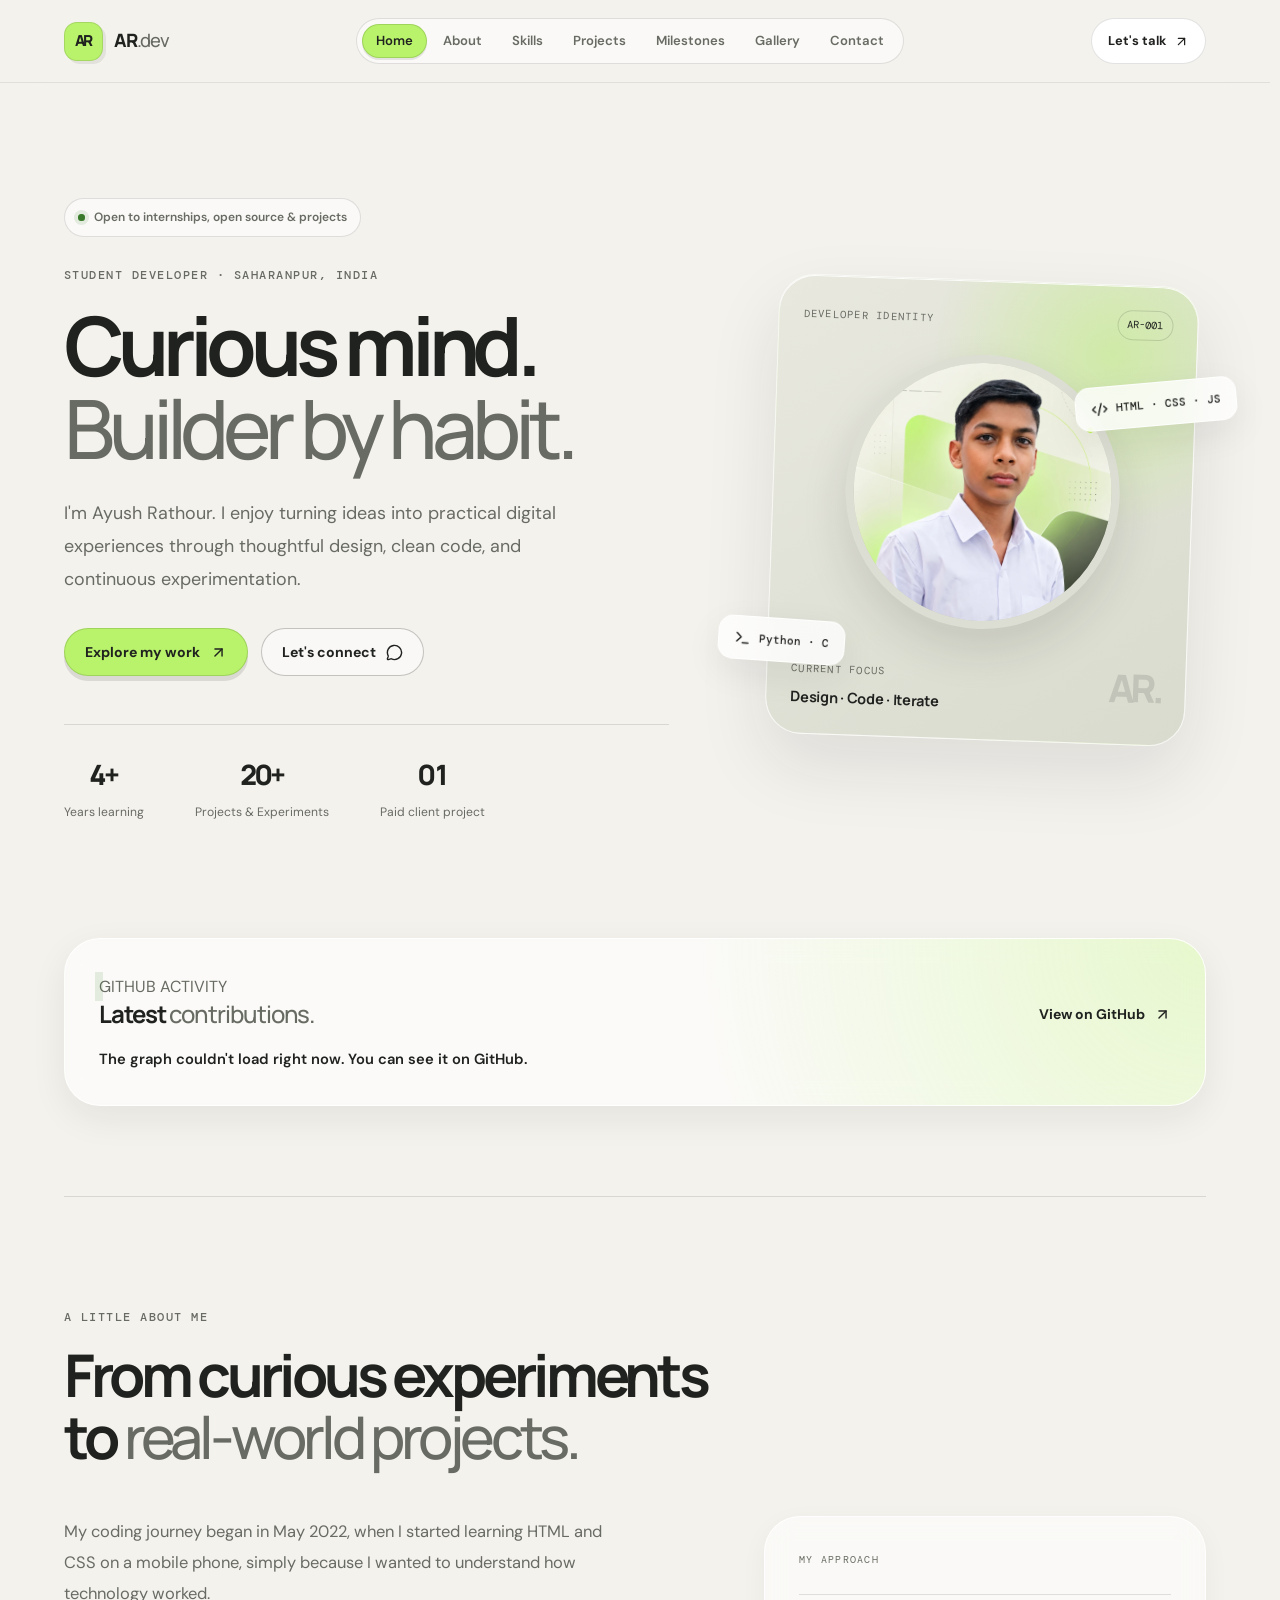
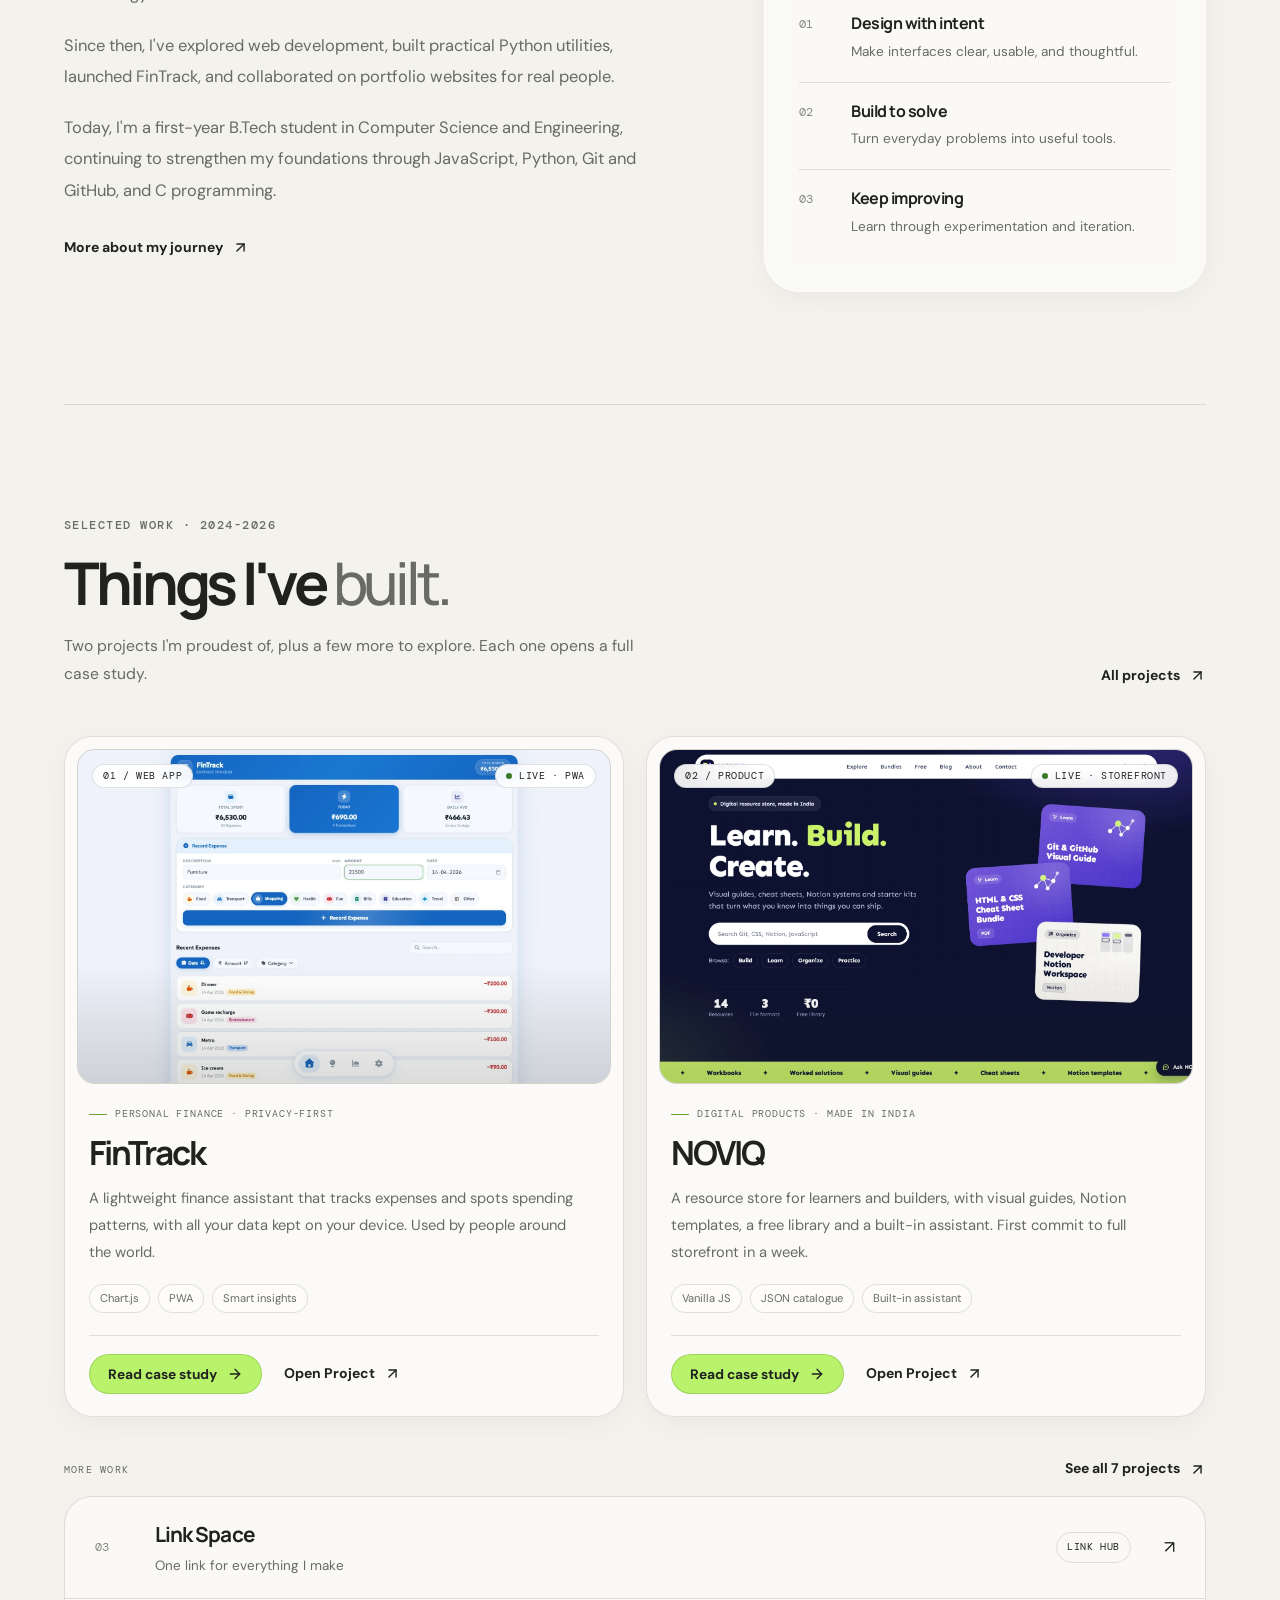
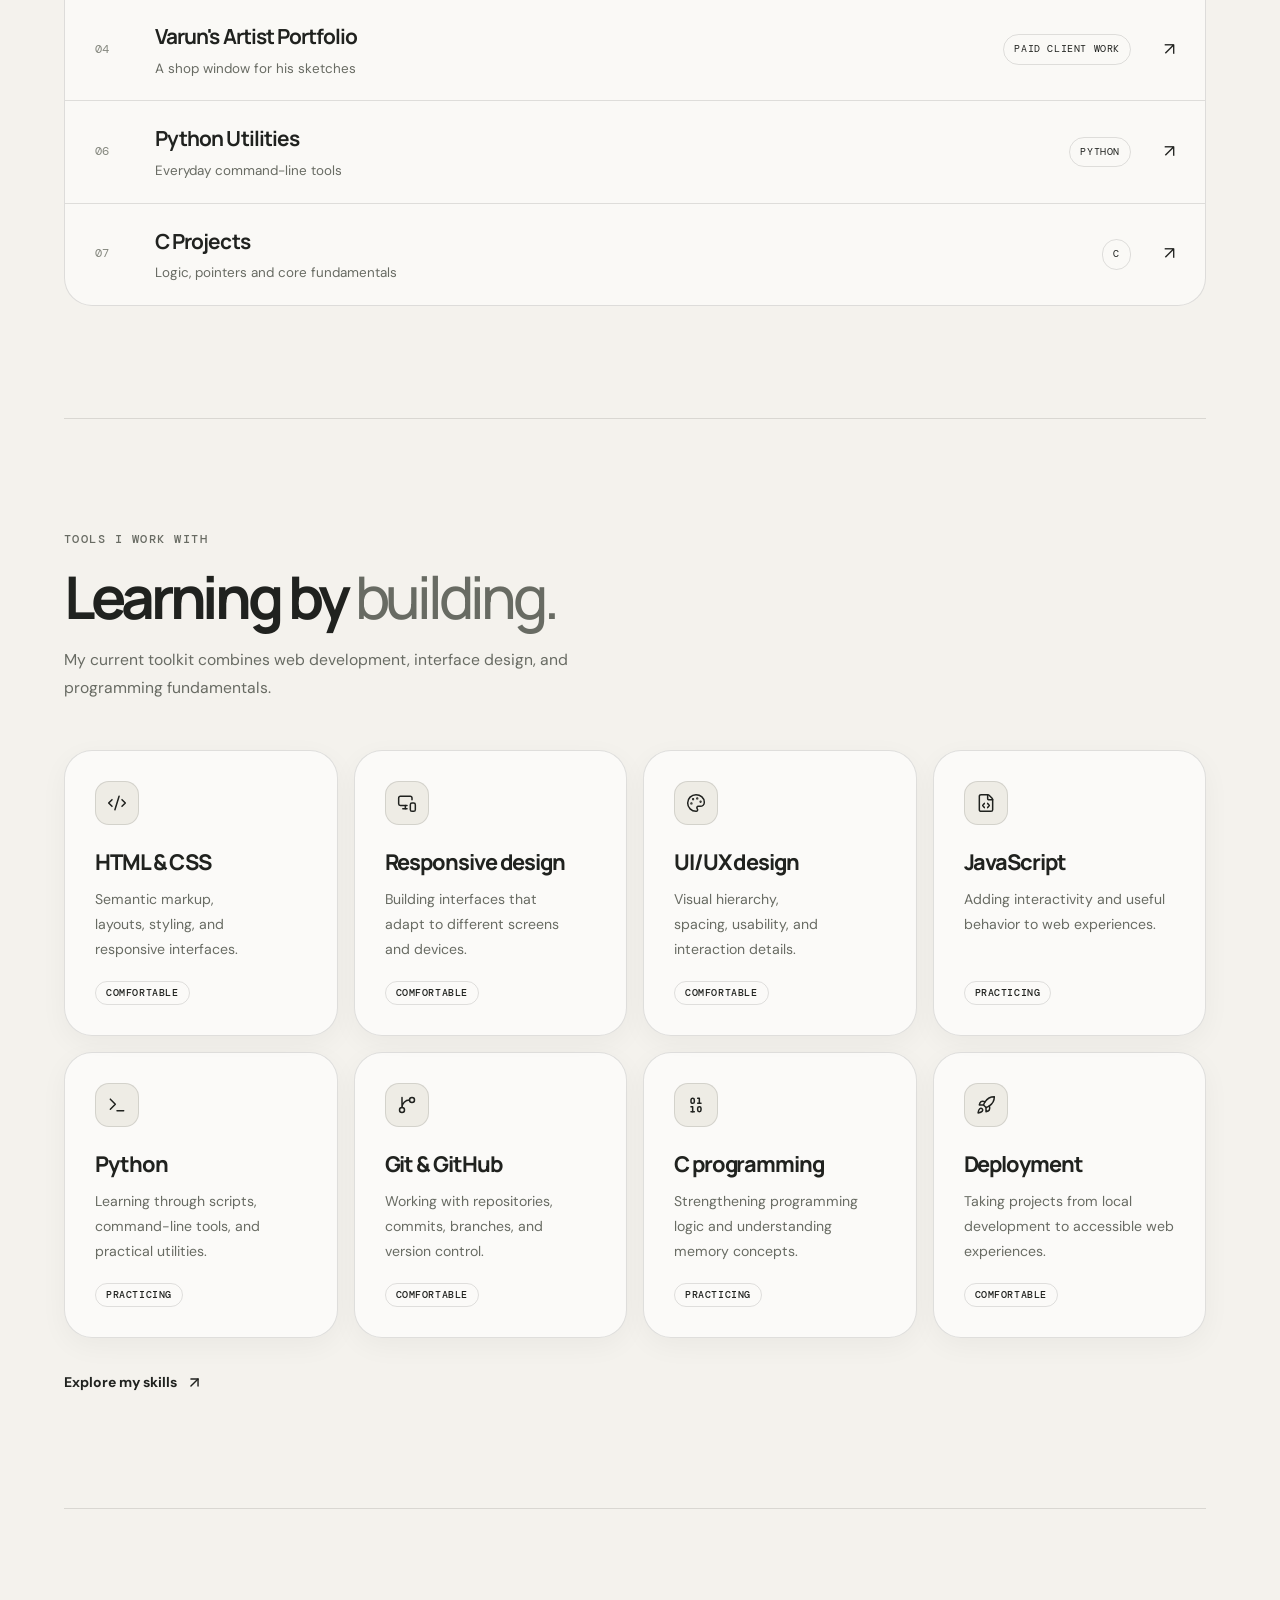
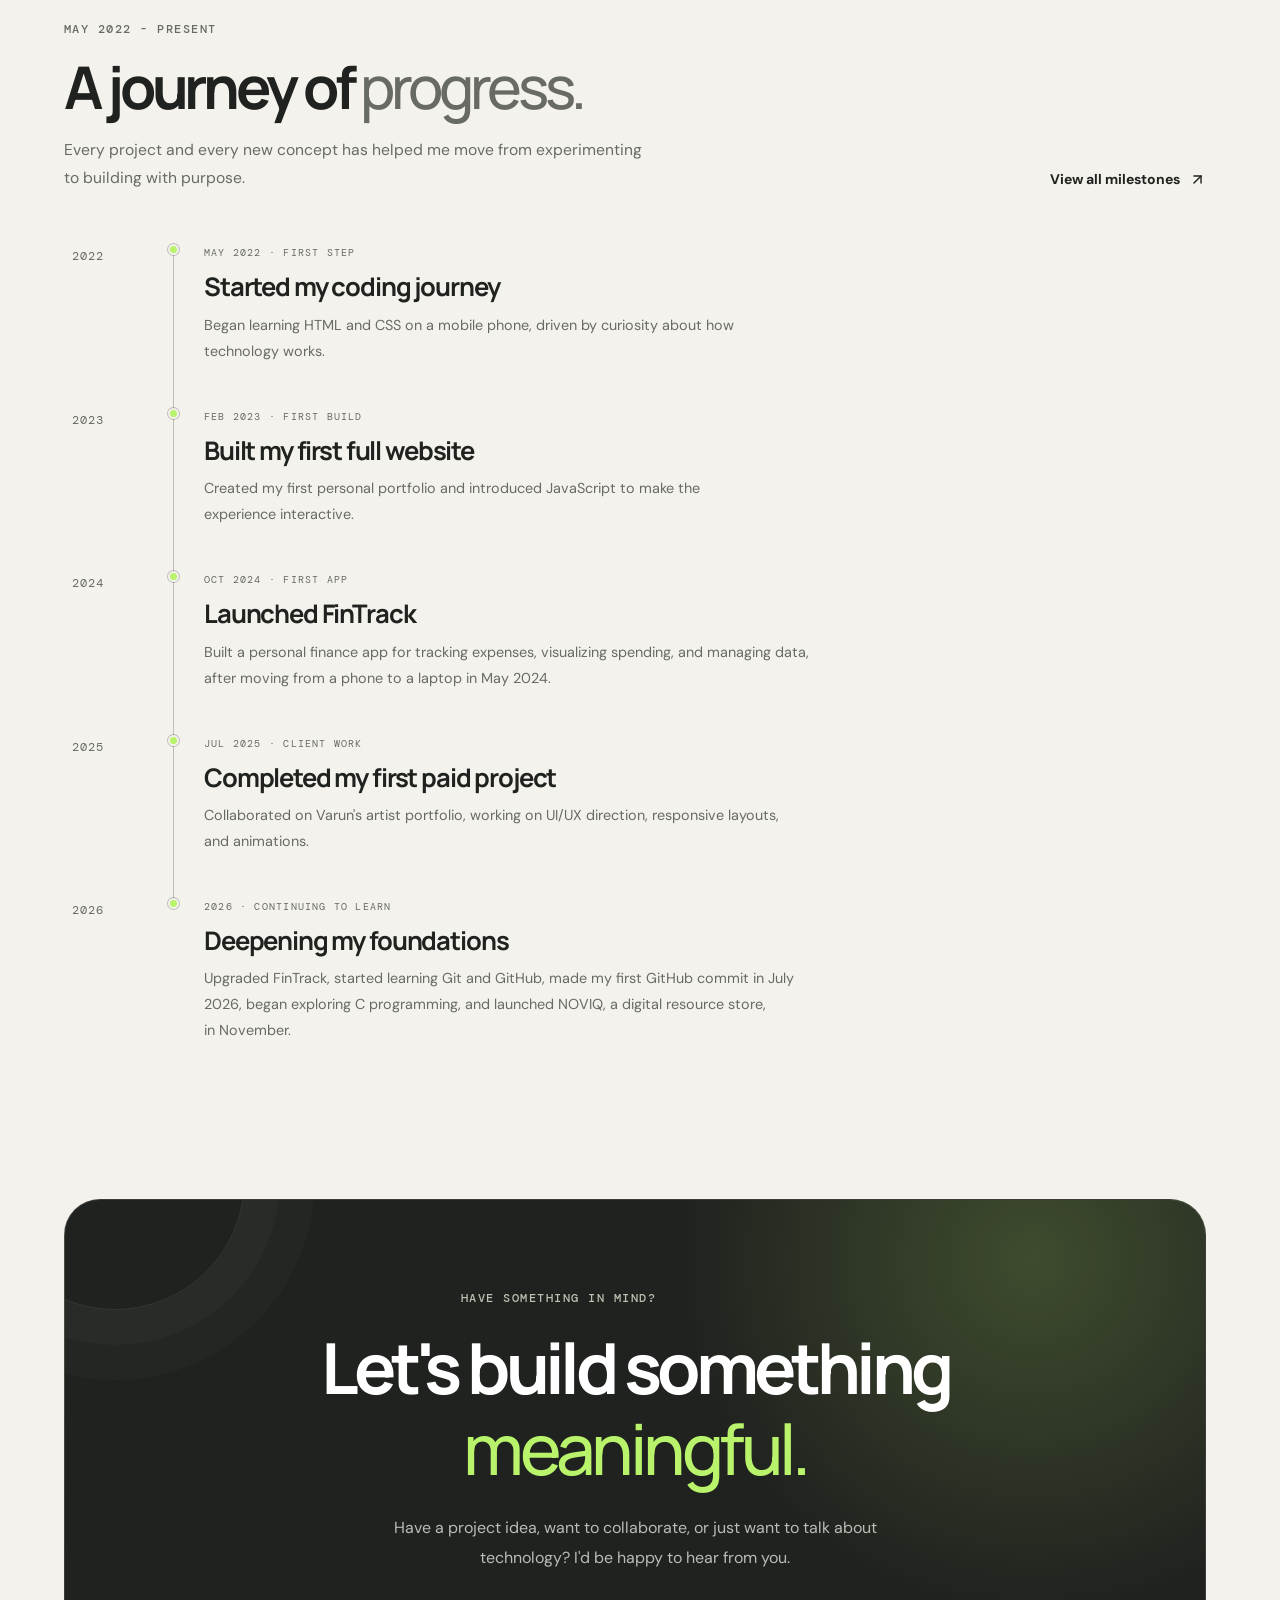
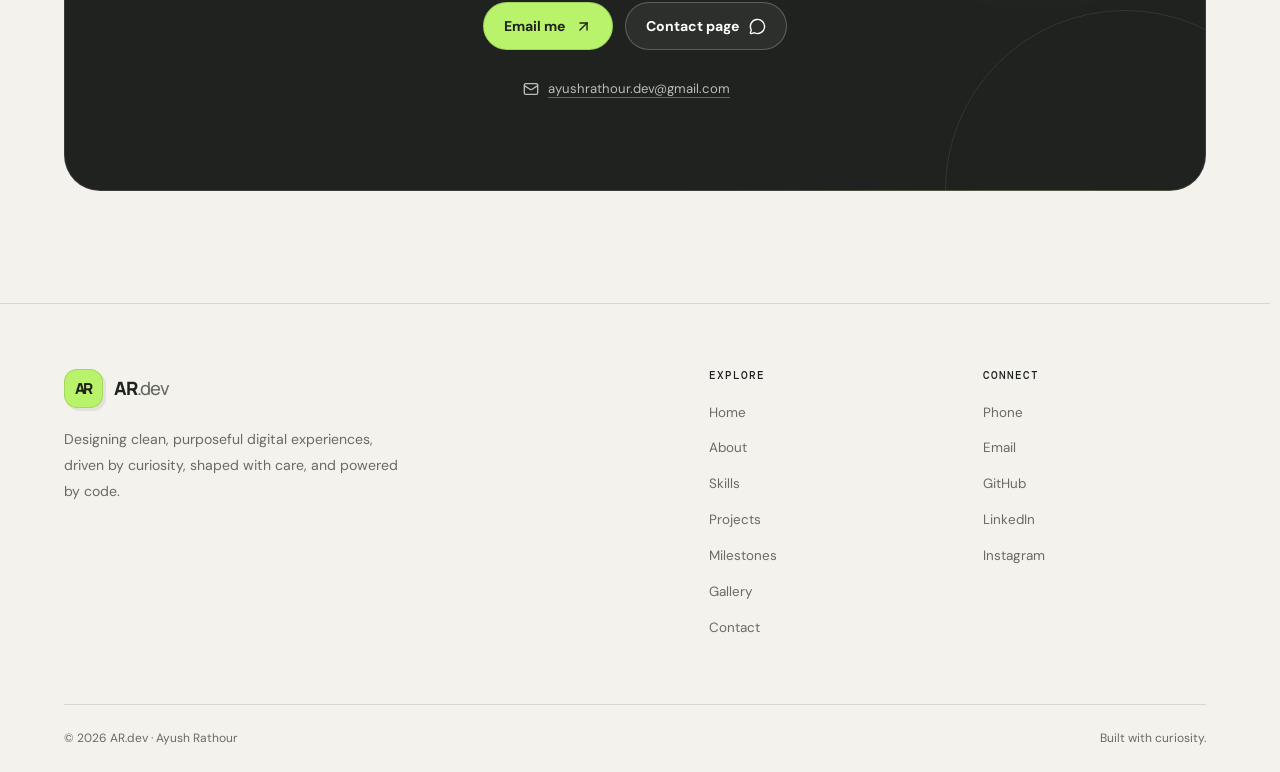
==== commit 11c5b464: "Update Contact details" ====
--- a/index.html
+++ b/index.html
@@ -1,6 +1,23 @@
 <!doctype html>
 <html lang="en">
   <head>
+    <script>
+      /* Loader mode, decided before first paint (see js/loader.js):
+         "loader-slim" skips the card after the first page of a visit,
+         "pt-enter" opens the page under the transition curtain. */
+      (function () {
+        try {
+          var d = document.documentElement,
+            s = sessionStorage,
+            t = +s.getItem("ardev:transition");
+          if (t && Date.now() - t < 8000)
+            d.classList.add("loader-slim", "pt-enter");
+          else if (s.getItem("ardev:loader-seen"))
+            d.classList.add("loader-slim");
+          s.removeItem("ardev:transition");
+        } catch (e) {}
+      })();
+    </script>
     <meta charset="UTF-8" />
     <meta name="viewport" content="width=device-width, initial-scale=1.0" />
 
@@ -119,7 +136,7 @@
 
   <body>
     <!-- ==================== PAGE LOADER ====================
-         Real progress and a 3 second minimum: see js/loader.js.
+         Full card on the first page of a visit, a slim bar after that: see js/loader.js.
          Each row is a task that finishes when its assets have loaded. -->
     <div class="page-loader" id="page-loader" data-page="Home">
       <div class="page-loader-card">
@@ -651,7 +668,7 @@
                   target="_blank"
                   rel="noopener noreferrer"
                 >
-                  Open FinTrack
+                  Open Project
                   <svg
                     xmlns="http://www.w3.org/2000/svg"
                     class="lucide lucide-arrow-up-right"
@@ -733,7 +750,7 @@
                   target="_blank"
                   rel="noopener noreferrer"
                 >
-                  Open NOVIQ
+                  Open Project
                   <svg
                     xmlns="http://www.w3.org/2000/svg"
                     class="lucide lucide-arrow-up-right"
--- a/css/styles.css
+++ b/css/styles.css
@@ -29,7 +29,7 @@
    18 Home: journey
    19 Home: closing call to action
    20 Motion, print & reduced motion
-   21 Page loader
+   21 Page loader & transitions
 ========================================================= */
 
 /* =========================================================
@@ -372,7 +372,6 @@
 .contact-section-heading h2,
 .contact-form-intro h2,
 .contact-message h2,
-.contact-faq-intro h2,
 .contact-support h2,
 .contact-page .contact-cta h2,
 .projects-contact h2 {
@@ -418,7 +417,6 @@
 .contact-section-heading > p:not(.eyebrow),
 .contact-form-intro > p:not(.eyebrow),
 .contact-message-intro > p:not(.eyebrow),
-.contact-faq-intro > p:not(.eyebrow),
 .contact-support-copy > p:not(.eyebrow),
 .skills-cta-inner > p:not(.eyebrow),
 .gallery-cta-inner > p:not(.eyebrow),
@@ -2992,16 +2990,29 @@
 }
 
 /* =========================================================
-   21. PAGE LOADER
-   One overlay per page (markup at the top of <body>, behavior in
-   js/loader.js). It is the logo mark, enlarged, filling with lime
-   as the page's real assets finish loading, next to a short list
-   of what this page contains. Without JavaScript it is hidden, and
-   a CSS failsafe removes it even if the script never runs.
+   21. PAGE LOADER & TRANSITIONS
+   Behavior lives in js/loader.js.
+
+   - First visit of a session: a card (markup at the top of <body>)
+     with the logo mark filling lime as the page's real assets load,
+     next to a short list of what the page contains.
+   - Later pages: the card is skipped (html.loader-slim, set before
+     first paint by a tiny script in <head>) and a slim bar runs
+     along the top edge.
+   - Between pages: a lime curtain wipes up over the old page
+     (.page-curtain) and lifts off the new one (html.pt-enter).
+
+   Without JavaScript the card is hidden, and CSS failsafes remove
+   every overlay even if the script never runs.
 ========================================================= */
 
 html.is-loading {
   overflow: hidden;
+}
+
+/* Later pages never show the card, not even for a frame. */
+html.loader-slim .page-loader {
+  display: none;
 }
 
 .page-loader {
@@ -3022,7 +3033,7 @@
     ),
     var(--color-bg);
   color: var(--color-ink);
-  animation: page-loader-failsafe 0s linear 25s forwards;
+  animation: page-loader-failsafe 0s linear 20s forwards;
 }
 
 @keyframes page-loader-failsafe {
@@ -3059,14 +3070,37 @@
 .page-loader-mark::before {
   position: absolute;
   inset: 0;
-  background: var(--color-accent);
+  background: linear-gradient(
+    180deg,
+    var(--color-accent-hover),
+    var(--color-accent)
+  );
   content: "";
   transform: scaleY(var(--p));
   transform-origin: bottom;
 }
 
+/* A soft highlight riding the top edge of the fill. */
+.page-loader-mark::after {
+  position: absolute;
+  right: 0;
+  bottom: calc(var(--p) * 100% - 3px);
+  left: 0;
+  height: 6px;
+  background: rgba(255, 255, 255, 0.7);
+  content: "";
+  filter: blur(2px);
+  opacity: clamp(0, calc((var(--p) - 0.03) * 40), 1);
+  transition: opacity 200ms ease;
+}
+
+.page-loader.is-complete .page-loader-mark::after {
+  opacity: 0;
+}
+
 .page-loader-mark span {
   position: relative;
+  z-index: 1;
   font-family: var(--font-heading);
   font-size: 1.7rem;
   font-weight: 800;
@@ -3109,6 +3143,10 @@
   line-height: 1.4;
 }
 
+.pl-name {
+  transition: color var(--transition-base);
+}
+
 .pl-dot {
   position: relative;
   width: 14px;
@@ -3117,7 +3155,8 @@
   border-radius: 50%;
   transition:
     background-color var(--transition-base),
-    border-color var(--transition-base);
+    border-color var(--transition-base),
+    transform 360ms cubic-bezier(0.3, 1.6, 0.5, 1);
 }
 
 .pl-dot::after {
@@ -3130,7 +3169,10 @@
   border-width: 0 1.5px 1.5px 0;
   content: "";
   opacity: 0;
-  transform: rotate(45deg);
+  transform: rotate(45deg) scale(0.4);
+  transition:
+    opacity 200ms ease,
+    transform 360ms cubic-bezier(0.3, 1.6, 0.5, 1);
 }
 
 .pl-state {
@@ -3139,6 +3181,7 @@
   font-size: var(--text-xs);
   font-variant-numeric: tabular-nums;
   white-space: nowrap;
+  transition: color var(--transition-base);
 }
 
 .page-loader-list li[data-state="active"] .pl-dot {
@@ -3148,10 +3191,12 @@
 .page-loader-list li[data-state="done"] .pl-dot {
   border-color: var(--color-accent-dark);
   background: var(--color-accent);
+  transform: scale(1.12);
 }
 
 .page-loader-list li[data-state="done"] .pl-dot::after {
   opacity: 1;
+  transform: rotate(45deg) scale(1);
 }
 
 .page-loader-list li[data-state="done"] .pl-state {
@@ -3178,6 +3223,7 @@
   overflow: hidden;
   border-radius: var(--radius-pill);
   background: var(--color-surface-soft);
+  box-shadow: inset 0 1px 2px rgba(32, 34, 31, 0.08);
   --p: 0;
 }
 
@@ -3185,7 +3231,13 @@
   display: block;
   height: 100%;
   border-radius: inherit;
-  background: var(--color-accent-dark);
+  background: linear-gradient(
+    90deg,
+    var(--color-accent-dark),
+    #8fc24a 50%,
+    var(--color-accent-dark)
+  );
+  background-size: 200% 100%;
   transform: scaleX(var(--p));
   transform-origin: left;
 }
@@ -3221,13 +3273,100 @@
 
 .page-loader.is-leaving .page-loader-card {
   opacity: 0;
-  transform: translateY(-14px);
+  transform: translateY(-14px) scale(0.985);
   transition:
     opacity 280ms ease,
     transform 280ms ease;
 }
 
 @media (prefers-reduced-motion: no-preference) {
+  /* Arrival: the card rises in, then its rows follow one by one. */
+  .page-loader-card {
+    animation: pl-card-in 560ms cubic-bezier(0.2, 0.8, 0.2, 1) both;
+  }
+
+  @keyframes pl-card-in {
+    from {
+      opacity: 0;
+      transform: translateY(18px) scale(0.985);
+    }
+  }
+
+  .page-loader-title,
+  .page-loader-lede {
+    animation: pl-row-in 520ms cubic-bezier(0.2, 0.8, 0.2, 1) both;
+  }
+
+  .page-loader-title {
+    animation-delay: 120ms;
+  }
+
+  .page-loader-lede {
+    animation-delay: 180ms;
+  }
+
+  .page-loader-list li {
+    animation: pl-row-in 480ms cubic-bezier(0.2, 0.8, 0.2, 1) both;
+  }
+
+  .page-loader-list li:nth-child(1) {
+    animation-delay: 240ms;
+  }
+
+  .page-loader-list li:nth-child(2) {
+    animation-delay: 310ms;
+  }
+
+  .page-loader-list li:nth-child(3) {
+    animation-delay: 380ms;
+  }
+
+  .page-loader-list li:nth-child(4) {
+    animation-delay: 450ms;
+  }
+
+  .page-loader-list li:nth-child(5) {
+    animation-delay: 520ms;
+  }
+
+  @keyframes pl-row-in {
+    from {
+      opacity: 0;
+      transform: translateY(10px);
+    }
+  }
+
+  /* While loading: a ring breathes out of the mark. */
+  .page-loader:not(.is-complete) .page-loader-mark {
+    animation: pl-ring 1.6s ease-out infinite;
+  }
+
+  @keyframes pl-ring {
+    0% {
+      box-shadow:
+        4px 4px 0 rgba(32, 34, 31, 0.08),
+        0 0 0 0 rgba(113, 159, 54, 0.32);
+    }
+
+    70%,
+    100% {
+      box-shadow:
+        4px 4px 0 rgba(32, 34, 31, 0.08),
+        0 0 0 16px rgba(113, 159, 54, 0);
+    }
+  }
+
+  /* When everything is in: the mark pops. */
+  .page-loader.is-complete .page-loader-mark {
+    animation: pl-pop 480ms cubic-bezier(0.3, 1.6, 0.5, 1);
+  }
+
+  @keyframes pl-pop {
+    40% {
+      transform: scale(1.1) rotate(-3deg);
+    }
+  }
+
   .page-loader-list li[data-state="active"] .pl-dot {
     animation: page-loader-pulse 1.2s ease-in-out infinite;
   }
@@ -3235,6 +3374,16 @@
   @keyframes page-loader-pulse {
     50% {
       background: var(--color-accent);
+    }
+  }
+
+  .pl-bar {
+    animation: pl-shimmer 1.4s linear infinite;
+  }
+
+  @keyframes pl-shimmer {
+    to {
+      background-position: -200% 0;
     }
   }
 }
@@ -3249,8 +3398,136 @@
   }
 }
 
+/* ---------- Slim progress bar (every page after the first) ---------- */
+
+.page-progress {
+  position: fixed;
+  top: 0;
+  right: 0;
+  left: 0;
+  z-index: 10003;
+  height: 3px;
+  pointer-events: none;
+  transition: opacity 320ms ease;
+  --p: 0;
+}
+
+.page-progress span {
+  display: block;
+  height: 100%;
+  border-radius: 0 var(--radius-pill) var(--radius-pill) 0;
+  background: linear-gradient(
+    90deg,
+    var(--color-accent-dark),
+    var(--color-accent)
+  );
+  box-shadow: 0 0 10px rgba(184, 243, 107, 0.9);
+  transform: scaleX(var(--p));
+  transform-origin: left;
+  transition: transform 220ms ease-out;
+}
+
+.page-progress.is-done {
+  opacity: 0;
+}
+
+/* ---------- Page transitions ---------- */
+
+/* Leaving: the curtain wipes up over the page. */
+.page-curtain {
+  position: fixed;
+  inset: 0;
+  z-index: 10002;
+  display: grid;
+  place-items: center;
+  border-radius: var(--radius-xl) var(--radius-xl) 0 0;
+  background: var(--color-accent);
+  box-shadow: 0 -28px 60px rgba(32, 34, 31, 0.14);
+  transform: translateY(101%);
+  transition:
+    transform 520ms cubic-bezier(0.7, 0, 0.2, 1),
+    border-radius 520ms ease;
+}
+
+.page-curtain.is-in {
+  border-radius: 0;
+  transform: translateY(0);
+}
+
+.page-curtain::after,
+html.pt-enter::after {
+  color: var(--color-ink);
+  content: "AR";
+  font-family: var(--font-heading);
+  font-size: clamp(2.4rem, 9vw, 4rem);
+  font-weight: 800;
+  letter-spacing: -0.07em;
+}
+
+.page-curtain::after {
+  opacity: 0;
+  transition: opacity 260ms ease 180ms;
+}
+
+.page-curtain.is-in::after {
+  opacity: 1;
+}
+
+/* Arriving: the new page opens under the same curtain (<head> script
+   adds html.pt-enter), then loader.js adds pt-reveal to lift it. */
+html.pt-enter::before,
+html.pt-enter::after {
+  position: fixed;
+  z-index: 10002;
+  pointer-events: none;
+  animation: pt-failsafe 0s linear 5s forwards;
+}
+
+html.pt-enter::before {
+  inset: 0;
+  background: var(--color-accent);
+  content: "";
+  transition:
+    transform 640ms cubic-bezier(0.7, 0, 0.2, 1),
+    border-radius 640ms ease;
+}
+
+html.pt-enter::after {
+  top: 50%;
+  left: 50%;
+  transform: translate(-50%, -50%);
+  transition: opacity 220ms ease;
+}
+
+html.pt-enter.pt-reveal::before {
+  border-radius: 0 0 var(--radius-xl) var(--radius-xl);
+  transform: translateY(-101%);
+}
+
+html.pt-enter.pt-reveal::after {
+  opacity: 0;
+}
+
+@keyframes pt-failsafe {
+  to {
+    visibility: hidden;
+  }
+}
+
+@media (prefers-reduced-motion: reduce) {
+  html.pt-enter::before,
+  html.pt-enter::after,
+  .page-curtain {
+    display: none;
+  }
+}
+
 @media print {
-  .page-loader {
+  .page-loader,
+  .page-progress,
+  .page-curtain,
+  html.pt-enter::before,
+  html.pt-enter::after {
     display: none !important;
   }
 }
@@ -3670,7 +3947,6 @@
   }
 
   .work-case {
-    width: 100%;
     justify-content: space-between;
   }
 
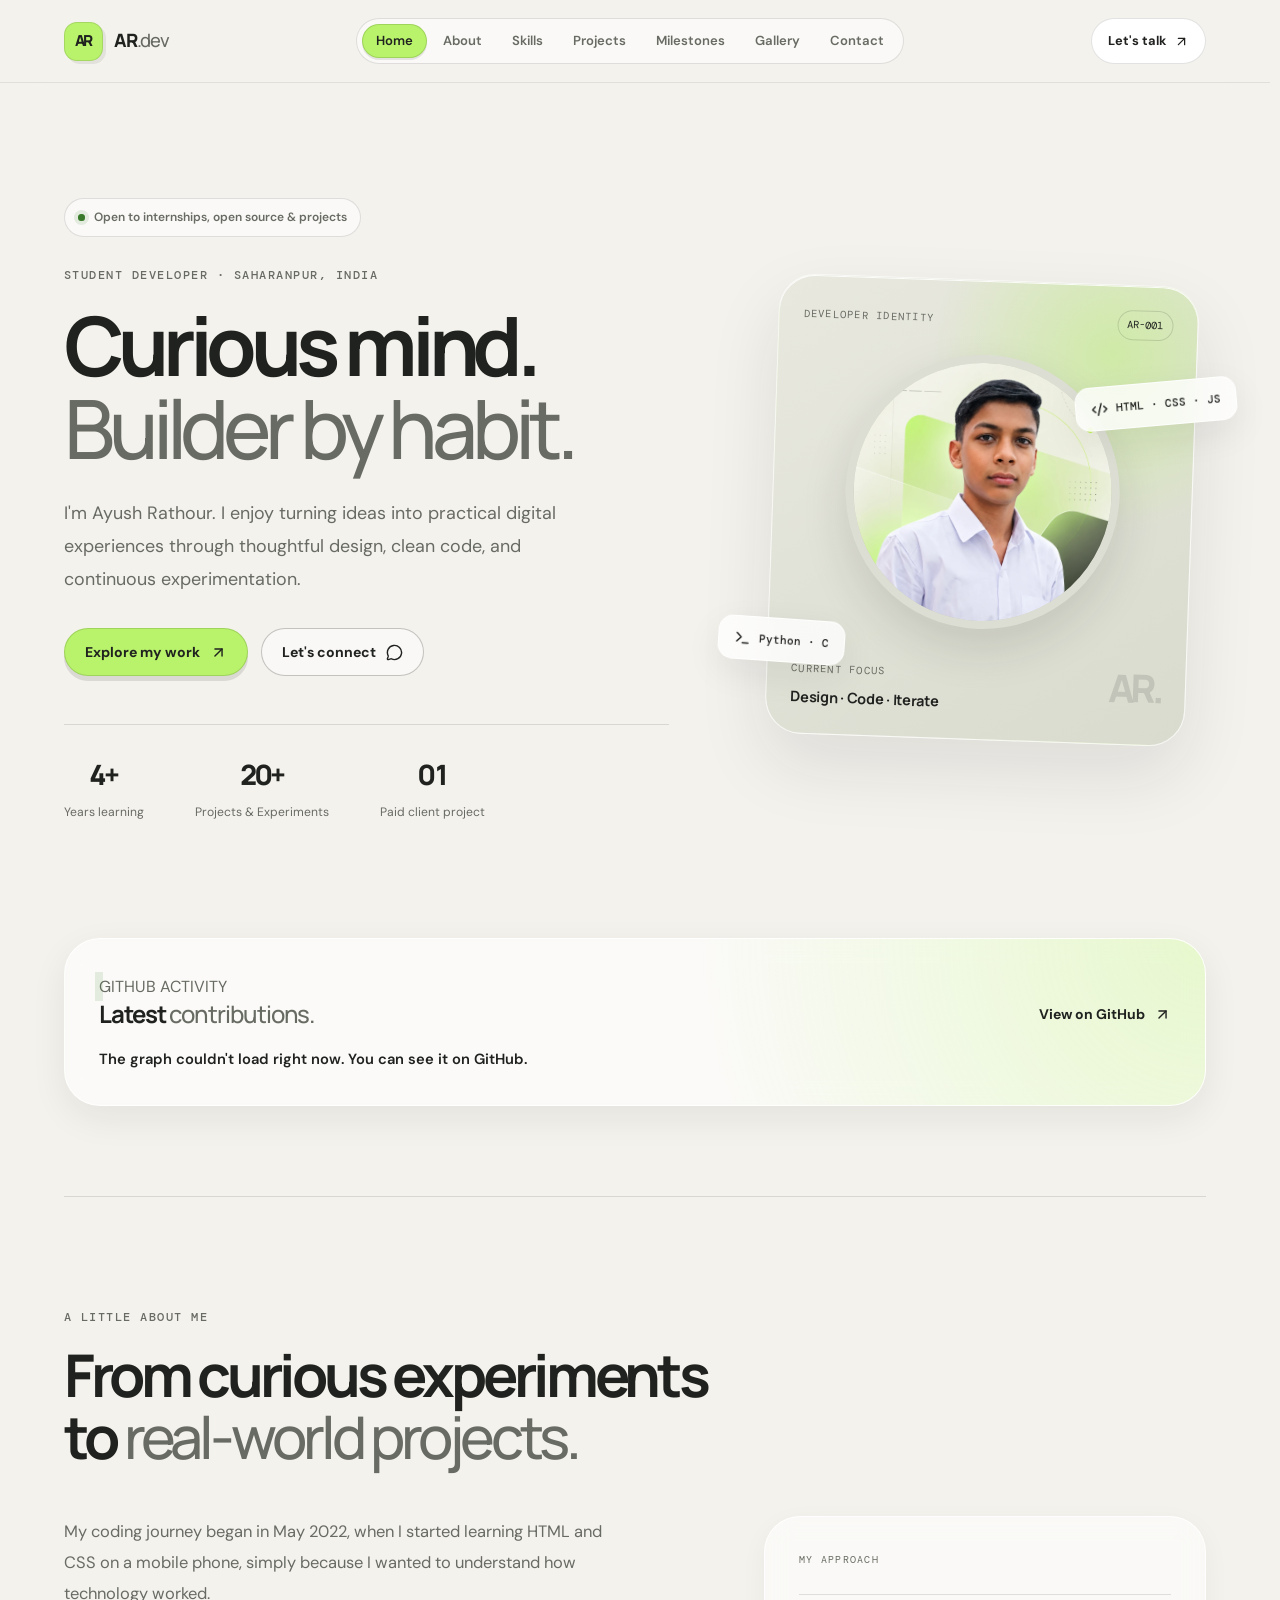
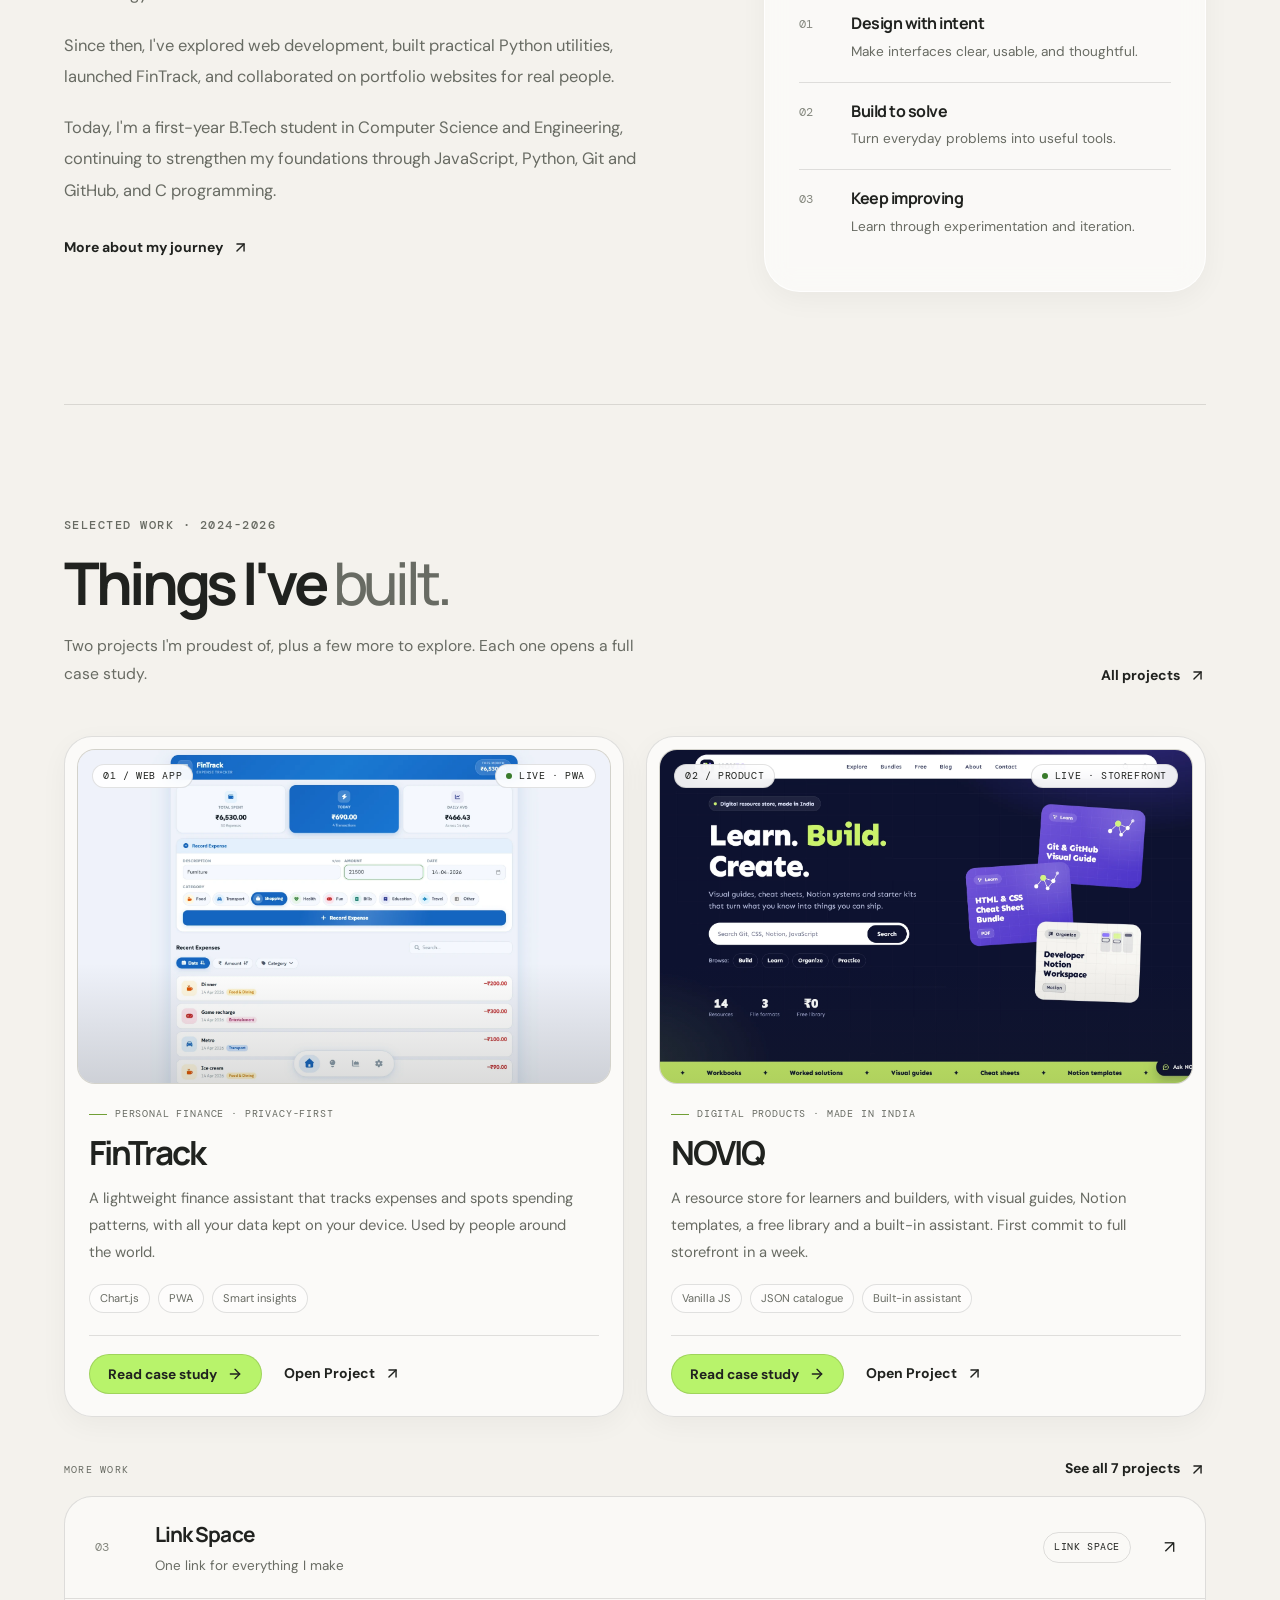
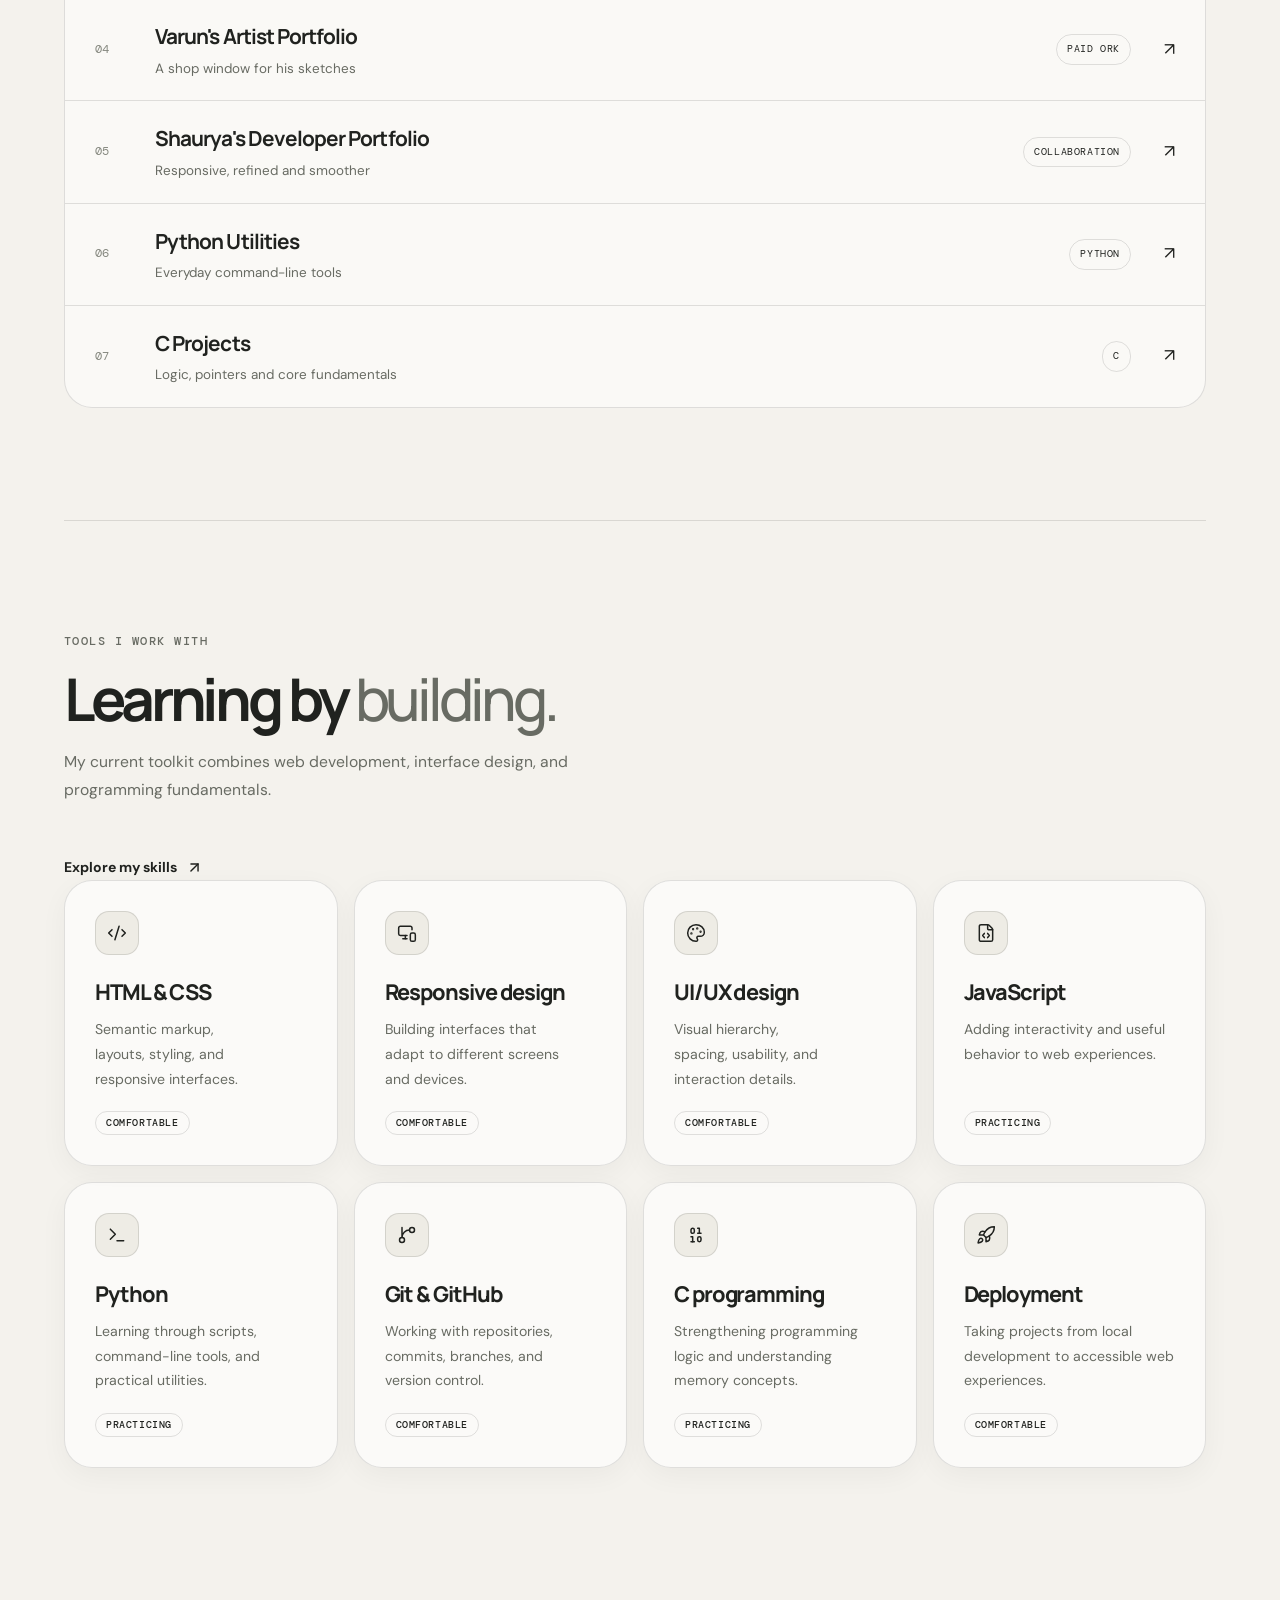
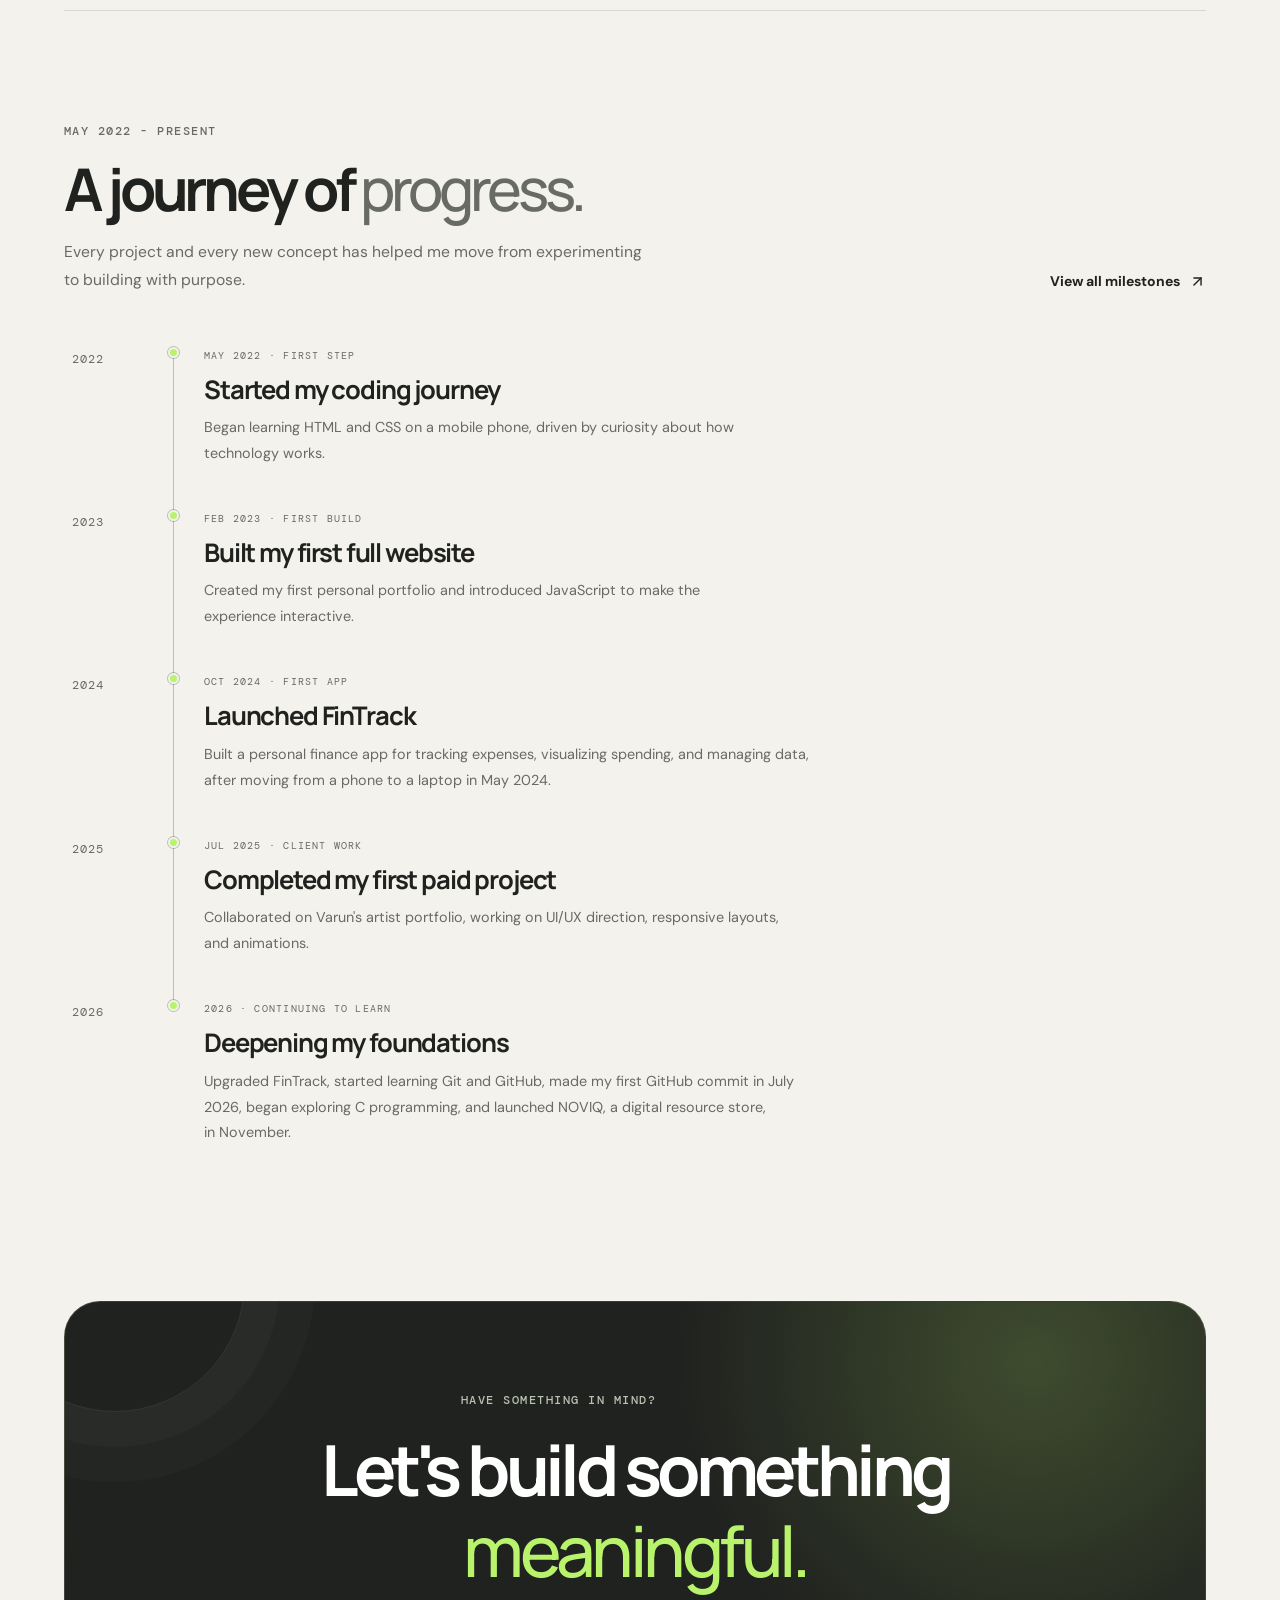
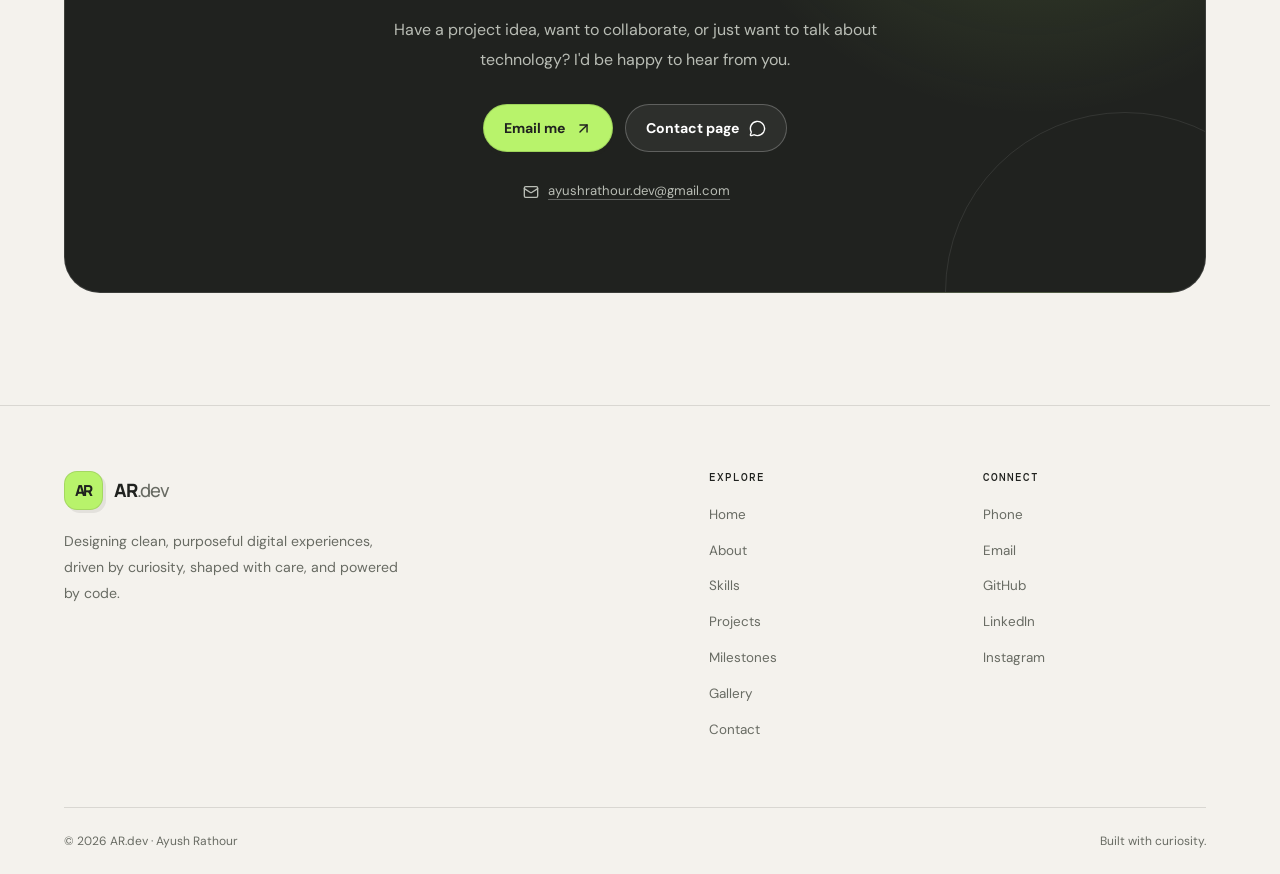
==== commit 6c019d3e: "Add og-image per page, Update support section" ====
--- a/index.html
+++ b/index.html
@@ -74,6 +74,14 @@
     />
 
     <link rel="icon" href="assets/favicon.png" type="image/png" />
+    <link
+      rel="icon"
+      href="assets/favicon-32.png"
+      sizes="32x32"
+      type="image/png"
+    />
+    <link rel="apple-touch-icon" href="assets/apple-touch-icon.png" />
+    <link rel="manifest" href="manifest.webmanifest" />
     <link rel="preconnect" href="https://fonts.googleapis.com" />
     <link rel="preconnect" href="https://fonts.gstatic.com" crossorigin />
     <link
@@ -806,7 +814,7 @@
                   <strong>Link Space</strong>
                   <span>One link for everything I make</span>
                 </span>
-                <span class="work-list-type">Link hub</span>
+                <span class="work-list-type">Link Space</span>
                 <span class="work-list-arrow" aria-hidden="true">&#8599;</span>
               </a>
             </li>
@@ -817,7 +825,18 @@
                   <strong>Varun's Artist Portfolio</strong>
                   <span>A shop window for his sketches</span>
                 </span>
-                <span class="work-list-type">Paid client work</span>
+                <span class="work-list-type">Paid ork</span>
+                <span class="work-list-arrow" aria-hidden="true">&#8599;</span>
+              </a>
+            </li>
+            <li>
+              <a href="page/projects.html#case-shaurya-portfolio">
+                <span class="work-list-n">05</span>
+                <span class="work-list-title">
+                  <strong>Shaurya's Developer Portfolio</strong>
+                  <span>Responsive, refined and smoother</span>
+                </span>
+                <span class="work-list-type">Collaboration</span>
                 <span class="work-list-arrow" aria-hidden="true">&#8599;</span>
               </a>
             </li>
@@ -859,239 +878,6 @@
           </p>
         </div>
 
-        <div class="skill-grid">
-          <article class="skill-card">
-            <div class="skill-icon">
-              <svg
-                xmlns="http://www.w3.org/2000/svg"
-                class="lucide lucide-code-2"
-                width="24"
-                height="24"
-                viewBox="0 0 24 24"
-                fill="none"
-                stroke="currentColor"
-                stroke-width="2"
-                stroke-linecap="round"
-                stroke-linejoin="round"
-                aria-hidden="true"
-              >
-                <path d="m18 16 4-4-4-4" />
-                <path d="m6 8-4 4 4 4" />
-                <path d="m14.5 4-5 16" />
-              </svg>
-            </div>
-            <h3>HTML &amp; CSS</h3>
-            <p>Semantic markup, layouts, styling, and responsive interfaces.</p>
-            <span class="skill-level">Comfortable</span>
-          </article>
-
-          <article class="skill-card">
-            <div class="skill-icon">
-              <svg
-                xmlns="http://www.w3.org/2000/svg"
-                class="lucide lucide-monitor-smartphone"
-                width="24"
-                height="24"
-                viewBox="0 0 24 24"
-                fill="none"
-                stroke="currentColor"
-                stroke-width="2"
-                stroke-linecap="round"
-                stroke-linejoin="round"
-                aria-hidden="true"
-              >
-                <path
-                  d="M18 8V6a2 2 0 0 0-2-2H4a2 2 0 0 0-2 2v7a2 2 0 0 0 2 2h8"
-                />
-                <path d="M10 19v-3.96 3.15" />
-                <path d="M7 19h5" />
-                <rect width="6" height="10" x="16" y="12" rx="2" />
-              </svg>
-            </div>
-            <h3>Responsive design</h3>
-            <p>
-              Building interfaces that adapt to different screens and devices.
-            </p>
-            <span class="skill-level">Comfortable</span>
-          </article>
-
-          <article class="skill-card">
-            <div class="skill-icon">
-              <svg
-                xmlns="http://www.w3.org/2000/svg"
-                class="lucide lucide-palette"
-                width="24"
-                height="24"
-                viewBox="0 0 24 24"
-                fill="none"
-                stroke="currentColor"
-                stroke-width="2"
-                stroke-linecap="round"
-                stroke-linejoin="round"
-                aria-hidden="true"
-              >
-                <path
-                  d="M12 22a1 1 0 0 1 0-20 10 9 0 0 1 10 9 5 5 0 0 1-5 5h-2.25a1.75 1.75 0 0 0-1.4 2.8l.3.4a1.75 1.75 0 0 1-1.4 2.8z"
-                />
-                <circle cx="13.5" cy="6.5" r=".5" fill="currentColor" />
-                <circle cx="17.5" cy="10.5" r=".5" fill="currentColor" />
-                <circle cx="6.5" cy="12.5" r=".5" fill="currentColor" />
-                <circle cx="8.5" cy="7.5" r=".5" fill="currentColor" />
-              </svg>
-            </div>
-            <h3>UI/UX design</h3>
-            <p>
-              Visual hierarchy, spacing, usability, and interaction details.
-            </p>
-            <span class="skill-level">Comfortable</span>
-          </article>
-
-          <article class="skill-card">
-            <div class="skill-icon">
-              <svg
-                xmlns="http://www.w3.org/2000/svg"
-                class="lucide lucide-file-code"
-                width="24"
-                height="24"
-                viewBox="0 0 24 24"
-                fill="none"
-                stroke="currentColor"
-                stroke-width="2"
-                stroke-linecap="round"
-                stroke-linejoin="round"
-                aria-hidden="true"
-              >
-                <path
-                  d="M6 22a2 2 0 0 1-2-2V4a2 2 0 0 1 2-2h8a2.4 2.4 0 0 1 1.704.706l3.588 3.588A2.4 2.4 0 0 1 20 8v12a2 2 0 0 1-2 2z"
-                />
-                <path d="M14 2v5a1 1 0 0 0 1 1h5" />
-                <path d="M10 12.5 8 15l2 2.5" />
-                <path d="m14 12.5 2 2.5-2 2.5" />
-              </svg>
-            </div>
-            <h3>JavaScript</h3>
-            <p>Adding interactivity and useful behavior to web experiences.</p>
-            <span class="skill-level">Practicing</span>
-          </article>
-
-          <article class="skill-card">
-            <div class="skill-icon">
-              <svg
-                xmlns="http://www.w3.org/2000/svg"
-                class="lucide lucide-terminal"
-                width="24"
-                height="24"
-                viewBox="0 0 24 24"
-                fill="none"
-                stroke="currentColor"
-                stroke-width="2"
-                stroke-linecap="round"
-                stroke-linejoin="round"
-                aria-hidden="true"
-              >
-                <path d="M12 19h8" />
-                <path d="m4 17 6-6-6-6" />
-              </svg>
-            </div>
-            <h3>Python</h3>
-            <p>
-              Learning through scripts, command-line tools, and practical
-              utilities.
-            </p>
-            <span class="skill-level">Practicing</span>
-          </article>
-
-          <article class="skill-card">
-            <div class="skill-icon">
-              <svg
-                xmlns="http://www.w3.org/2000/svg"
-                class="lucide lucide-git-branch"
-                width="24"
-                height="24"
-                viewBox="0 0 24 24"
-                fill="none"
-                stroke="currentColor"
-                stroke-width="2"
-                stroke-linecap="round"
-                stroke-linejoin="round"
-                aria-hidden="true"
-              >
-                <path d="M15 6a9 9 0 0 0-9 9V3" />
-                <circle cx="18" cy="6" r="3" />
-                <circle cx="6" cy="18" r="3" />
-              </svg>
-            </div>
-            <h3>Git &amp; GitHub</h3>
-            <p>
-              Working with repositories, commits, branches, and version control.
-            </p>
-            <span class="skill-level">Comfortable</span>
-          </article>
-
-          <article class="skill-card">
-            <div class="skill-icon">
-              <svg
-                xmlns="http://www.w3.org/2000/svg"
-                class="lucide lucide-binary"
-                width="24"
-                height="24"
-                viewBox="0 0 24 24"
-                fill="none"
-                stroke="currentColor"
-                stroke-width="2"
-                stroke-linecap="round"
-                stroke-linejoin="round"
-                aria-hidden="true"
-              >
-                <rect x="14" y="14" width="4" height="6" rx="2" />
-                <rect x="6" y="4" width="4" height="6" rx="2" />
-                <path d="M6 20h4" />
-                <path d="M14 10h4" />
-                <path d="M6 14h2v6" />
-                <path d="M14 4h2v6" />
-              </svg>
-            </div>
-            <h3>C programming</h3>
-            <p>
-              Strengthening programming logic and understanding memory concepts.
-            </p>
-            <span class="skill-level">Practicing</span>
-          </article>
-
-          <article class="skill-card">
-            <div class="skill-icon">
-              <svg
-                xmlns="http://www.w3.org/2000/svg"
-                class="lucide lucide-rocket"
-                width="24"
-                height="24"
-                viewBox="0 0 24 24"
-                fill="none"
-                stroke="currentColor"
-                stroke-width="2"
-                stroke-linecap="round"
-                stroke-linejoin="round"
-                aria-hidden="true"
-              >
-                <path d="M12 15v5s3.03-.55 4-2c1.08-1.62 0-5 0-5" />
-                <path
-                  d="M4.5 16.5c-1.5 1.26-2 5-2 5s3.74-.5 5-2c.71-.84.7-2.13-.09-2.91a2.18 2.18 0 0 0-2.91-.09"
-                />
-                <path
-                  d="M9 12a22 22 0 0 1 2-3.95A12.88 12.88 0 0 1 22 2c0 2.72-.78 7.5-6 11a22.4 22.4 0 0 1-4 2z"
-                />
-                <path d="M9 12H4s.55-3.03 2-4c1.62-1.08 5 .05 5 .05" />
-              </svg>
-            </div>
-            <h3>Deployment</h3>
-            <p>
-              Taking projects from local development to accessible web
-              experiences.
-            </p>
-            <span class="skill-level">Comfortable</span>
-          </article>
-        </div>
-
         <a class="text-link" href="page/skills.html">
           Explore my skills
           <svg
@@ -1111,6 +897,239 @@
             <path d="M7 17 17 7" />
           </svg>
         </a>
+
+        <div class="skill-grid">
+          <article class="skill-card">
+            <div class="skill-icon">
+              <svg
+                xmlns="http://www.w3.org/2000/svg"
+                class="lucide lucide-code-2"
+                width="24"
+                height="24"
+                viewBox="0 0 24 24"
+                fill="none"
+                stroke="currentColor"
+                stroke-width="2"
+                stroke-linecap="round"
+                stroke-linejoin="round"
+                aria-hidden="true"
+              >
+                <path d="m18 16 4-4-4-4" />
+                <path d="m6 8-4 4 4 4" />
+                <path d="m14.5 4-5 16" />
+              </svg>
+            </div>
+            <h3>HTML &amp; CSS</h3>
+            <p>Semantic markup, layouts, styling, and responsive interfaces.</p>
+            <span class="skill-level">Comfortable</span>
+          </article>
+
+          <article class="skill-card">
+            <div class="skill-icon">
+              <svg
+                xmlns="http://www.w3.org/2000/svg"
+                class="lucide lucide-monitor-smartphone"
+                width="24"
+                height="24"
+                viewBox="0 0 24 24"
+                fill="none"
+                stroke="currentColor"
+                stroke-width="2"
+                stroke-linecap="round"
+                stroke-linejoin="round"
+                aria-hidden="true"
+              >
+                <path
+                  d="M18 8V6a2 2 0 0 0-2-2H4a2 2 0 0 0-2 2v7a2 2 0 0 0 2 2h8"
+                />
+                <path d="M10 19v-3.96 3.15" />
+                <path d="M7 19h5" />
+                <rect width="6" height="10" x="16" y="12" rx="2" />
+              </svg>
+            </div>
+            <h3>Responsive design</h3>
+            <p>
+              Building interfaces that adapt to different screens and devices.
+            </p>
+            <span class="skill-level">Comfortable</span>
+          </article>
+
+          <article class="skill-card">
+            <div class="skill-icon">
+              <svg
+                xmlns="http://www.w3.org/2000/svg"
+                class="lucide lucide-palette"
+                width="24"
+                height="24"
+                viewBox="0 0 24 24"
+                fill="none"
+                stroke="currentColor"
+                stroke-width="2"
+                stroke-linecap="round"
+                stroke-linejoin="round"
+                aria-hidden="true"
+              >
+                <path
+                  d="M12 22a1 1 0 0 1 0-20 10 9 0 0 1 10 9 5 5 0 0 1-5 5h-2.25a1.75 1.75 0 0 0-1.4 2.8l.3.4a1.75 1.75 0 0 1-1.4 2.8z"
+                />
+                <circle cx="13.5" cy="6.5" r=".5" fill="currentColor" />
+                <circle cx="17.5" cy="10.5" r=".5" fill="currentColor" />
+                <circle cx="6.5" cy="12.5" r=".5" fill="currentColor" />
+                <circle cx="8.5" cy="7.5" r=".5" fill="currentColor" />
+              </svg>
+            </div>
+            <h3>UI/UX design</h3>
+            <p>
+              Visual hierarchy, spacing, usability, and interaction details.
+            </p>
+            <span class="skill-level">Comfortable</span>
+          </article>
+
+          <article class="skill-card">
+            <div class="skill-icon">
+              <svg
+                xmlns="http://www.w3.org/2000/svg"
+                class="lucide lucide-file-code"
+                width="24"
+                height="24"
+                viewBox="0 0 24 24"
+                fill="none"
+                stroke="currentColor"
+                stroke-width="2"
+                stroke-linecap="round"
+                stroke-linejoin="round"
+                aria-hidden="true"
+              >
+                <path
+                  d="M6 22a2 2 0 0 1-2-2V4a2 2 0 0 1 2-2h8a2.4 2.4 0 0 1 1.704.706l3.588 3.588A2.4 2.4 0 0 1 20 8v12a2 2 0 0 1-2 2z"
+                />
+                <path d="M14 2v5a1 1 0 0 0 1 1h5" />
+                <path d="M10 12.5 8 15l2 2.5" />
+                <path d="m14 12.5 2 2.5-2 2.5" />
+              </svg>
+            </div>
+            <h3>JavaScript</h3>
+            <p>Adding interactivity and useful behavior to web experiences.</p>
+            <span class="skill-level">Practicing</span>
+          </article>
+
+          <article class="skill-card">
+            <div class="skill-icon">
+              <svg
+                xmlns="http://www.w3.org/2000/svg"
+                class="lucide lucide-terminal"
+                width="24"
+                height="24"
+                viewBox="0 0 24 24"
+                fill="none"
+                stroke="currentColor"
+                stroke-width="2"
+                stroke-linecap="round"
+                stroke-linejoin="round"
+                aria-hidden="true"
+              >
+                <path d="M12 19h8" />
+                <path d="m4 17 6-6-6-6" />
+              </svg>
+            </div>
+            <h3>Python</h3>
+            <p>
+              Learning through scripts, command-line tools, and practical
+              utilities.
+            </p>
+            <span class="skill-level">Practicing</span>
+          </article>
+
+          <article class="skill-card">
+            <div class="skill-icon">
+              <svg
+                xmlns="http://www.w3.org/2000/svg"
+                class="lucide lucide-git-branch"
+                width="24"
+                height="24"
+                viewBox="0 0 24 24"
+                fill="none"
+                stroke="currentColor"
+                stroke-width="2"
+                stroke-linecap="round"
+                stroke-linejoin="round"
+                aria-hidden="true"
+              >
+                <path d="M15 6a9 9 0 0 0-9 9V3" />
+                <circle cx="18" cy="6" r="3" />
+                <circle cx="6" cy="18" r="3" />
+              </svg>
+            </div>
+            <h3>Git &amp; GitHub</h3>
+            <p>
+              Working with repositories, commits, branches, and version control.
+            </p>
+            <span class="skill-level">Comfortable</span>
+          </article>
+
+          <article class="skill-card">
+            <div class="skill-icon">
+              <svg
+                xmlns="http://www.w3.org/2000/svg"
+                class="lucide lucide-binary"
+                width="24"
+                height="24"
+                viewBox="0 0 24 24"
+                fill="none"
+                stroke="currentColor"
+                stroke-width="2"
+                stroke-linecap="round"
+                stroke-linejoin="round"
+                aria-hidden="true"
+              >
+                <rect x="14" y="14" width="4" height="6" rx="2" />
+                <rect x="6" y="4" width="4" height="6" rx="2" />
+                <path d="M6 20h4" />
+                <path d="M14 10h4" />
+                <path d="M6 14h2v6" />
+                <path d="M14 4h2v6" />
+              </svg>
+            </div>
+            <h3>C programming</h3>
+            <p>
+              Strengthening programming logic and understanding memory concepts.
+            </p>
+            <span class="skill-level">Practicing</span>
+          </article>
+
+          <article class="skill-card">
+            <div class="skill-icon">
+              <svg
+                xmlns="http://www.w3.org/2000/svg"
+                class="lucide lucide-rocket"
+                width="24"
+                height="24"
+                viewBox="0 0 24 24"
+                fill="none"
+                stroke="currentColor"
+                stroke-width="2"
+                stroke-linecap="round"
+                stroke-linejoin="round"
+                aria-hidden="true"
+              >
+                <path d="M12 15v5s3.03-.55 4-2c1.08-1.62 0-5 0-5" />
+                <path
+                  d="M4.5 16.5c-1.5 1.26-2 5-2 5s3.74-.5 5-2c.71-.84.7-2.13-.09-2.91a2.18 2.18 0 0 0-2.91-.09"
+                />
+                <path
+                  d="M9 12a22 22 0 0 1 2-3.95A12.88 12.88 0 0 1 22 2c0 2.72-.78 7.5-6 11a22.4 22.4 0 0 1-4 2z"
+                />
+                <path d="M9 12H4s.55-3.03 2-4c1.62-1.08 5 .05 5 .05" />
+              </svg>
+            </div>
+            <h3>Deployment</h3>
+            <p>
+              Taking projects from local development to accessible web
+              experiences.
+            </p>
+            <span class="skill-level">Comfortable</span>
+          </article>
+        </div>
       </section>
 
       <!-- ==================== MILESTONES PREVIEW ==================== -->
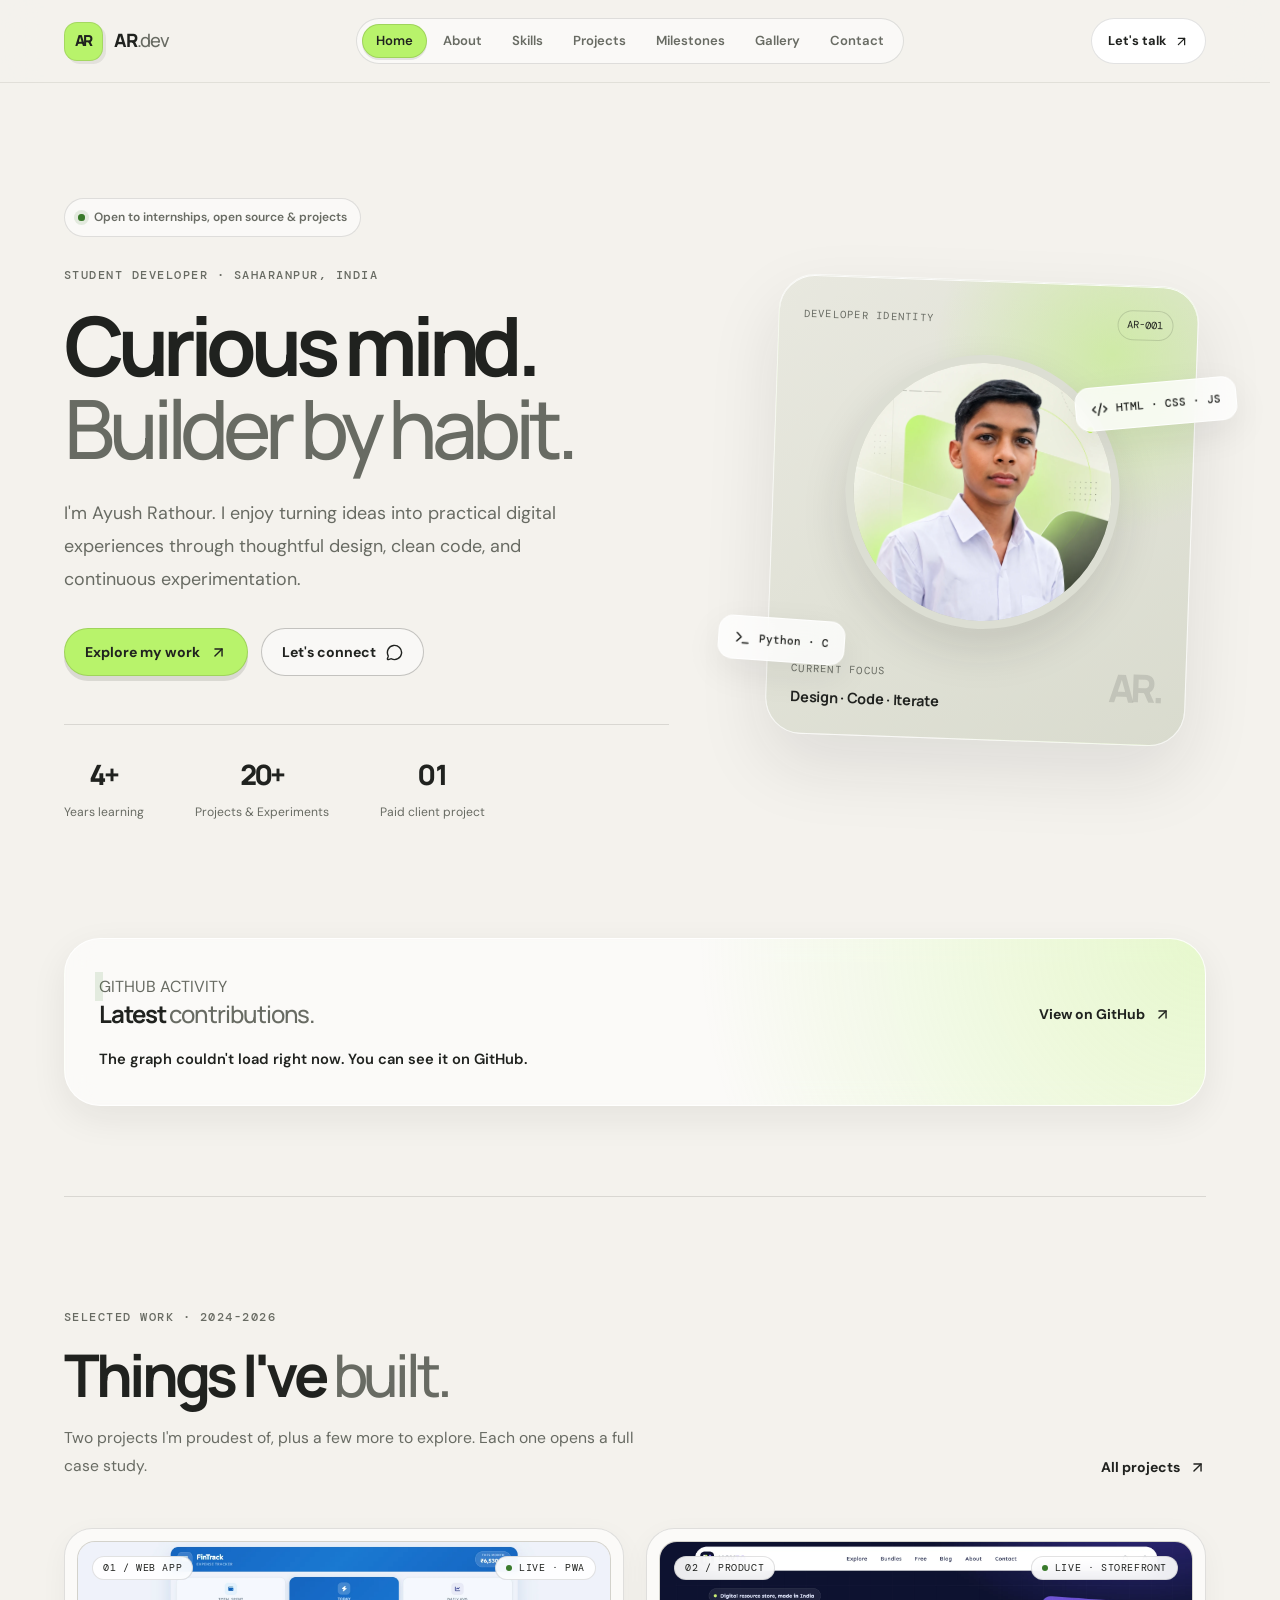
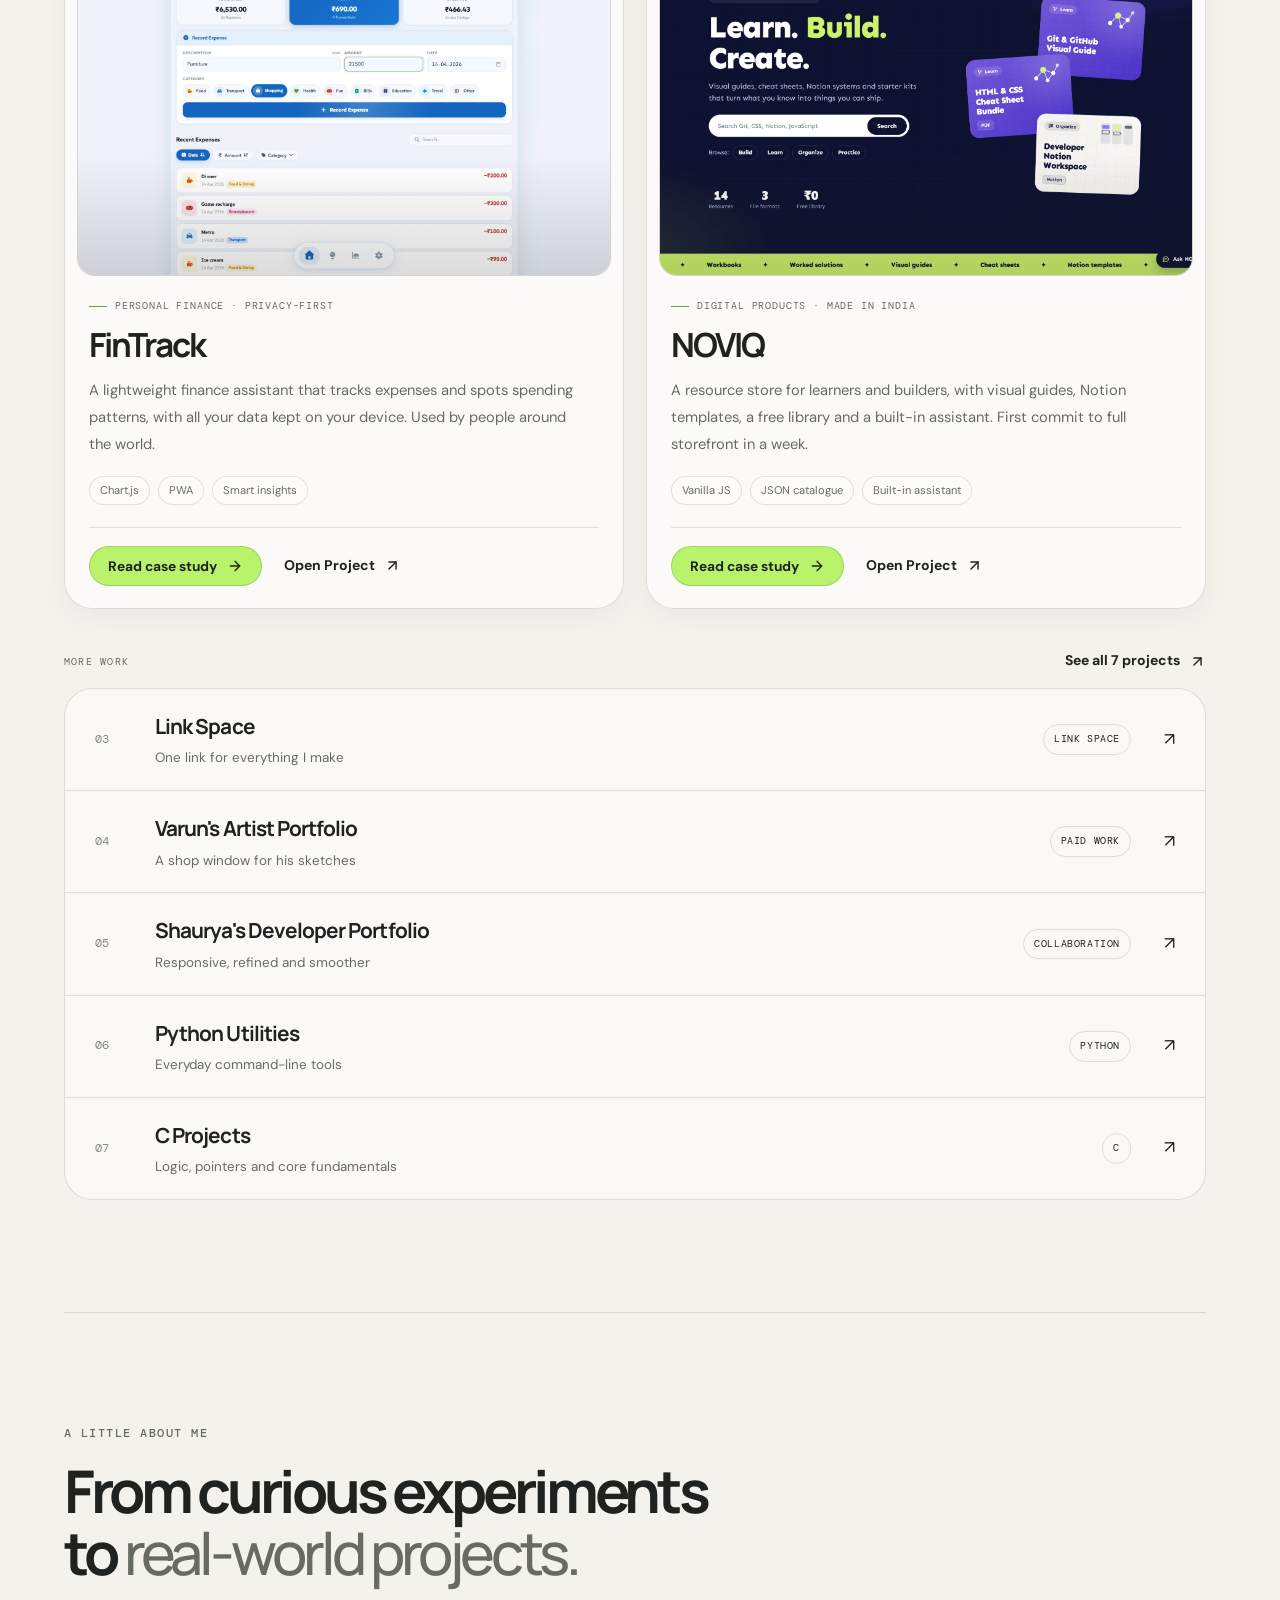
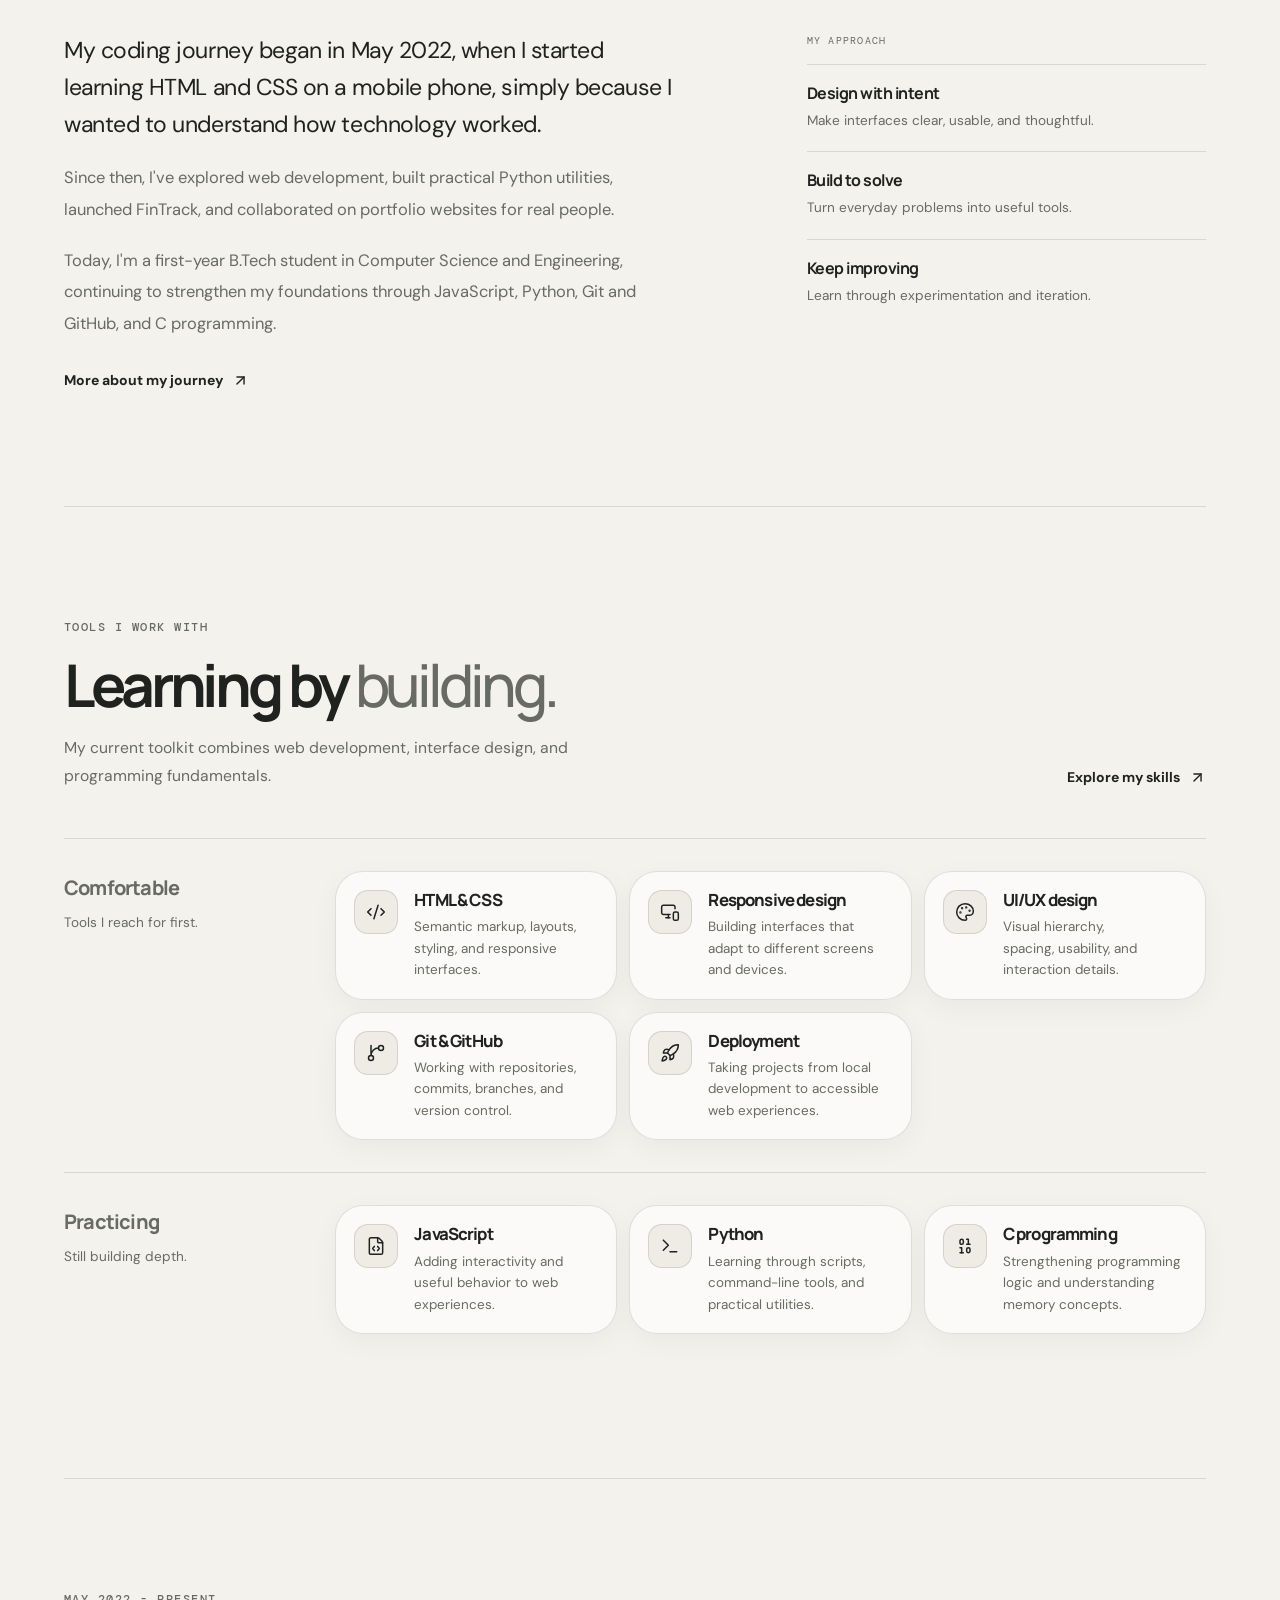
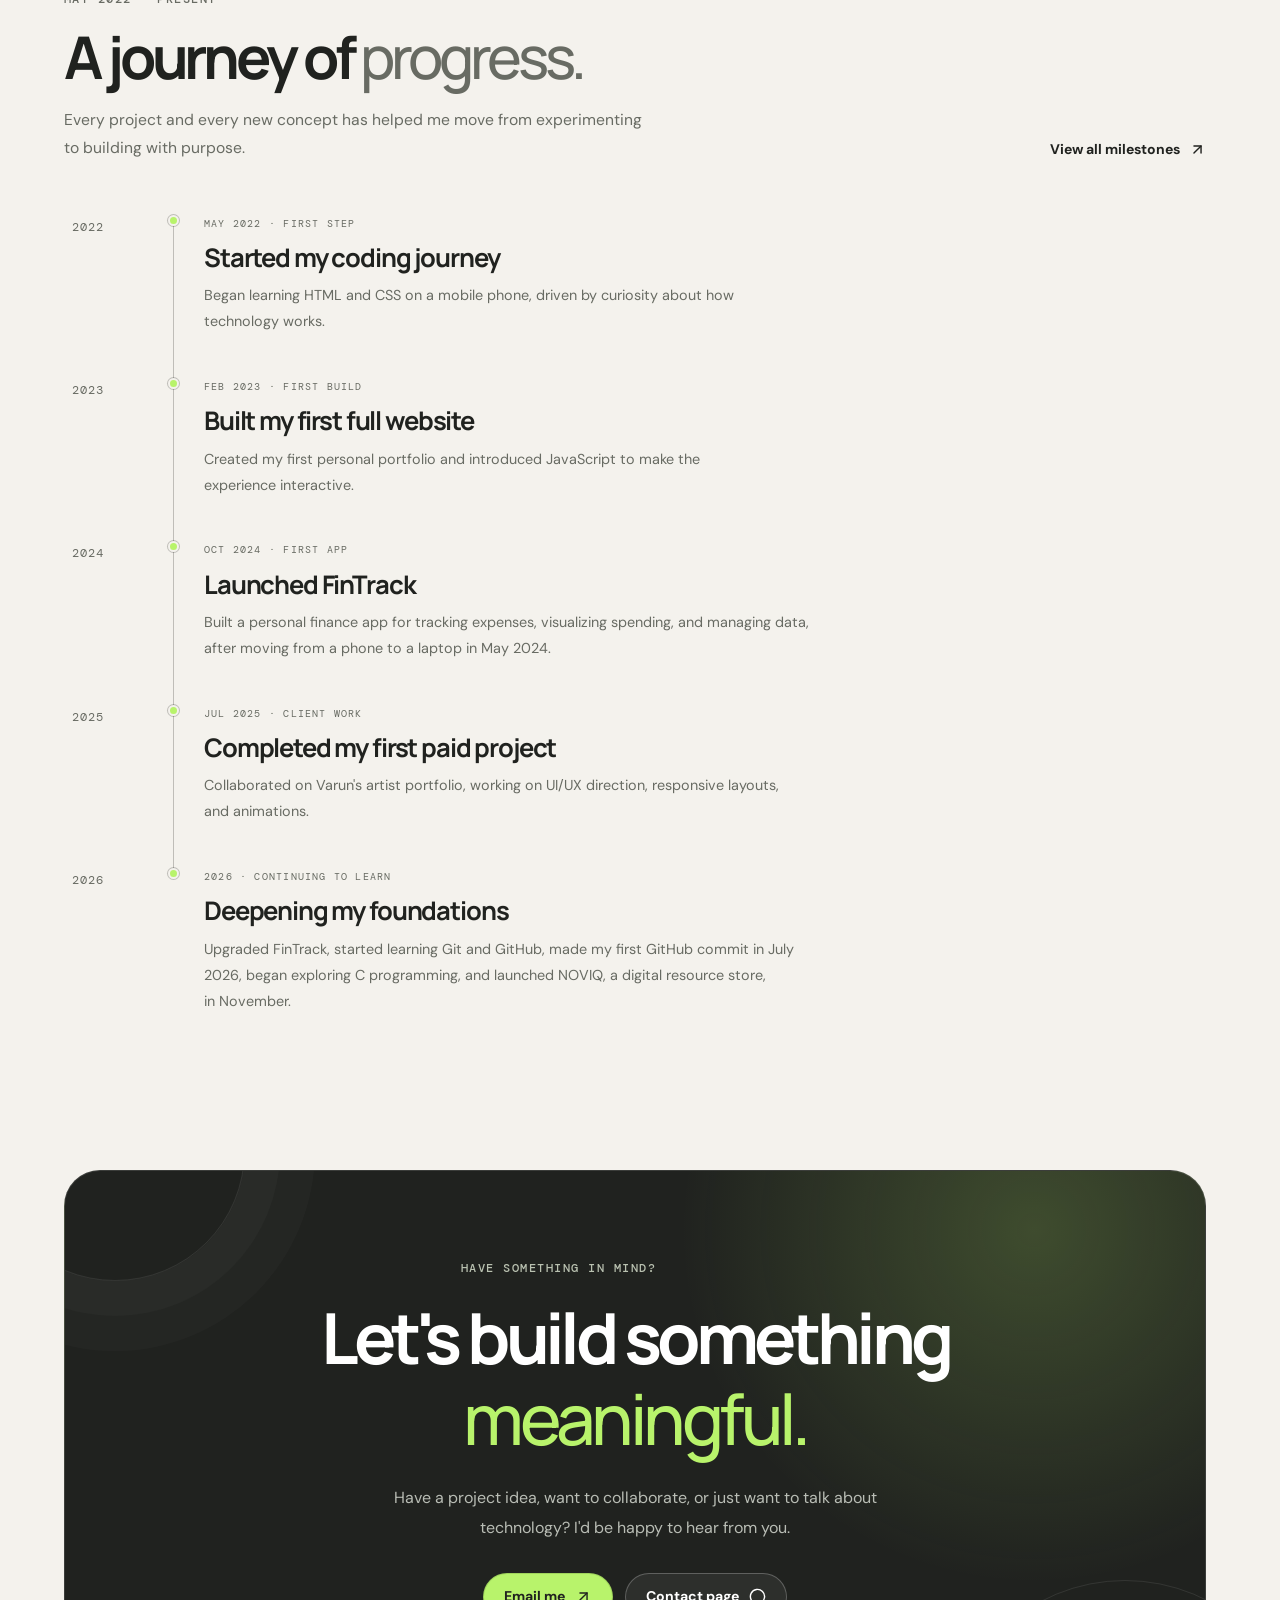
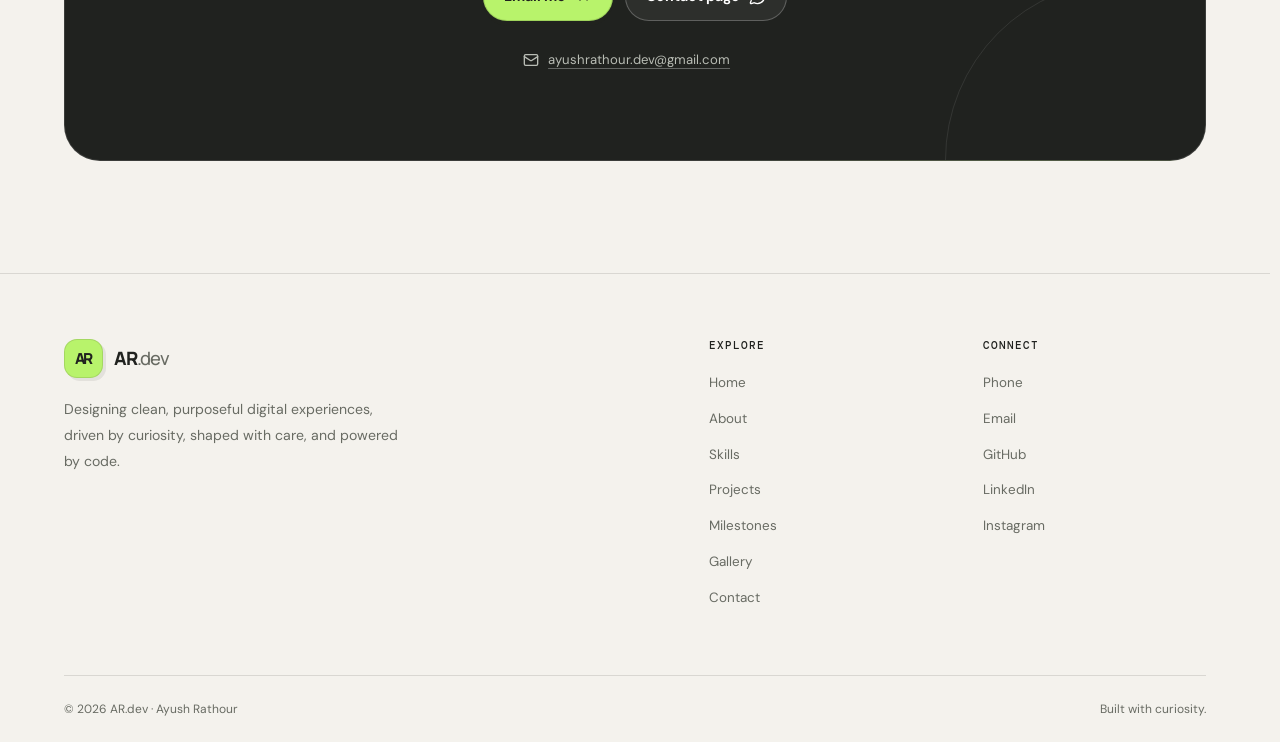
==== commit 22649511: "Redesign Home Page" ====
--- a/index.html
+++ b/index.html
@@ -42,7 +42,7 @@
     />
     <meta
       property="og:image"
-      content="https://ayushrathour.site/assets/og-card.png"
+      content="https://ayushrathour.site/assets/profile_photo.png"
     />
     <meta property="og:image:width" content="1200" />
     <meta property="og:image:height" content="630" />
@@ -90,6 +90,7 @@
     />
 
     <link rel="stylesheet" href="css/styles.css" />
+    <link rel="stylesheet" href="css/home.css" />
 
     <script src="js/loader.js" defer></script>
     <script src="js/main.js" defer></script>
@@ -142,7 +143,7 @@
     </script>
   </head>
 
-  <body>
+  <body class="home-page">
     <!-- ==================== PAGE LOADER ====================
          Full card on the first page of a visit, a slim bar after that: see js/loader.js.
          Each row is a task that finishes when its assets have loaded. -->
@@ -501,84 +502,6 @@
         </div>
       </section>
 
-      <!-- ==================== INTRODUCTION ==================== -->
-
-      <section class="intro section" id="about-preview">
-        <div class="section-heading">
-          <p class="eyebrow">A LITTLE ABOUT ME</p>
-          <h2>From curious experiments to <span>real-world projects.</span></h2>
-        </div>
-
-        <div class="intro-grid">
-          <div class="intro-copy">
-            <p>
-              My coding journey began in May 2022, when I started learning HTML
-              and CSS on a mobile phone, simply because I wanted to understand
-              how technology worked.
-            </p>
-
-            <p>
-              Since then, I've explored web development, built practical Python
-              utilities, launched FinTrack, and collaborated on portfolio
-              websites for real people.
-            </p>
-
-            <p>
-              Today, I'm a first-year B.Tech student in Computer Science and
-              Engineering, continuing to strengthen my foundations through
-              JavaScript, Python, Git and GitHub, and C programming.
-            </p>
-
-            <a class="text-link" href="page/about.html">
-              More about my journey
-              <svg
-                xmlns="http://www.w3.org/2000/svg"
-                class="lucide lucide-arrow-up-right"
-                width="24"
-                height="24"
-                viewBox="0 0 24 24"
-                fill="none"
-                stroke="currentColor"
-                stroke-width="2"
-                stroke-linecap="round"
-                stroke-linejoin="round"
-                aria-hidden="true"
-              >
-                <path d="M7 7h10v10" />
-                <path d="M7 17 17 7" />
-              </svg>
-            </a>
-          </div>
-
-          <div class="intro-note">
-            <span class="mono-label">MY APPROACH</span>
-
-            <div class="approach-item">
-              <span class="approach-number">01</span>
-              <div>
-                <h3>Design with intent</h3>
-                <p>Make interfaces clear, usable, and thoughtful.</p>
-              </div>
-            </div>
-
-            <div class="approach-item">
-              <span class="approach-number">02</span>
-              <div>
-                <h3>Build to solve</h3>
-                <p>Turn everyday problems into useful tools.</p>
-              </div>
-            </div>
-
-            <div class="approach-item">
-              <span class="approach-number">03</span>
-              <div>
-                <h3>Keep improving</h3>
-                <p>Learn through experimentation and iteration.</p>
-              </div>
-            </div>
-          </div>
-        </div>
-      </section>
 
       <!-- ==================== FEATURED PROJECTS ==================== -->
 
@@ -825,7 +748,7 @@
                   <strong>Varun's Artist Portfolio</strong>
                   <span>A shop window for his sketches</span>
                 </span>
-                <span class="work-list-type">Paid ork</span>
+                <span class="work-list-type">Paid work</span>
                 <span class="work-list-arrow" aria-hidden="true">&#8599;</span>
               </a>
             </li>
@@ -866,10 +789,87 @@
         </div>
       </section>
 
+      <!-- ==================== INTRODUCTION ==================== -->
+
+      <section class="intro section" id="about-preview">
+        <div class="section-heading">
+          <p class="eyebrow">A LITTLE ABOUT ME</p>
+          <h2>From curious experiments to <span>real-world projects.</span></h2>
+        </div>
+
+        <div class="intro-grid">
+          <div class="intro-copy">
+            <p>
+              My coding journey began in May 2022, when I started learning HTML
+              and CSS on a mobile phone, simply because I wanted to understand
+              how technology worked.
+            </p>
+
+            <p>
+              Since then, I've explored web development, built practical Python
+              utilities, launched FinTrack, and collaborated on portfolio
+              websites for real people.
+            </p>
+
+            <p>
+              Today, I'm a first-year B.Tech student in Computer Science and
+              Engineering, continuing to strengthen my foundations through
+              JavaScript, Python, Git and GitHub, and C programming.
+            </p>
+
+            <a class="text-link" href="page/about.html">
+              More about my journey
+              <svg
+                xmlns="http://www.w3.org/2000/svg"
+                class="lucide lucide-arrow-up-right"
+                width="24"
+                height="24"
+                viewBox="0 0 24 24"
+                fill="none"
+                stroke="currentColor"
+                stroke-width="2"
+                stroke-linecap="round"
+                stroke-linejoin="round"
+                aria-hidden="true"
+              >
+                <path d="M7 7h10v10" />
+                <path d="M7 17 17 7" />
+              </svg>
+            </a>
+          </div>
+
+          <div class="intro-note">
+            <span class="mono-label">MY APPROACH</span>
+
+            <div class="approach-item">
+              <div>
+                <h3>Design with intent</h3>
+                <p>Make interfaces clear, usable, and thoughtful.</p>
+              </div>
+            </div>
+
+            <div class="approach-item">
+              <div>
+                <h3>Build to solve</h3>
+                <p>Turn everyday problems into useful tools.</p>
+              </div>
+            </div>
+
+            <div class="approach-item">
+              <div>
+                <h3>Keep improving</h3>
+                <p>Learn through experimentation and iteration.</p>
+              </div>
+            </div>
+          </div>
+        </div>
+      </section>
+
       <!-- ==================== SKILLS OVERVIEW ==================== -->
 
       <section class="skills-section section" id="skills">
-        <div class="section-heading">
+        <div class="section-heading section-heading-row">
+          <div>
           <p class="eyebrow">TOOLS I WORK WITH</p>
           <h2>Learning by <span>building.</span></h2>
           <p class="section-description">
@@ -877,8 +877,7 @@
             programming fundamentals.
           </p>
         </div>
-
-        <a class="text-link" href="page/skills.html">
+          <a class="text-link" href="page/skills.html">
           Explore my skills
           <svg
             xmlns="http://www.w3.org/2000/svg"
@@ -897,9 +896,12 @@
             <path d="M7 17 17 7" />
           </svg>
         </a>
-
-        <div class="skill-grid">
-          <article class="skill-card">
+        </div>
+        <div class="skill-groups">
+          <div class="skill-group">
+            <div><p class="skill-group-title">Comfortable</p><p class="skill-group-note">Tools I reach for first.</p></div>
+            <div class="skill-grid">
+<article class="skill-card">
             <div class="skill-icon">
               <svg
                 xmlns="http://www.w3.org/2000/svg"
@@ -921,10 +923,8 @@
             </div>
             <h3>HTML &amp; CSS</h3>
             <p>Semantic markup, layouts, styling, and responsive interfaces.</p>
-            <span class="skill-level">Comfortable</span>
-          </article>
-
-          <article class="skill-card">
+          </article>
+<article class="skill-card">
             <div class="skill-icon">
               <svg
                 xmlns="http://www.w3.org/2000/svg"
@@ -951,10 +951,8 @@
             <p>
               Building interfaces that adapt to different screens and devices.
             </p>
-            <span class="skill-level">Comfortable</span>
-          </article>
-
-          <article class="skill-card">
+          </article>
+<article class="skill-card">
             <div class="skill-icon">
               <svg
                 xmlns="http://www.w3.org/2000/svg"
@@ -982,65 +980,8 @@
             <p>
               Visual hierarchy, spacing, usability, and interaction details.
             </p>
-            <span class="skill-level">Comfortable</span>
-          </article>
-
-          <article class="skill-card">
-            <div class="skill-icon">
-              <svg
-                xmlns="http://www.w3.org/2000/svg"
-                class="lucide lucide-file-code"
-                width="24"
-                height="24"
-                viewBox="0 0 24 24"
-                fill="none"
-                stroke="currentColor"
-                stroke-width="2"
-                stroke-linecap="round"
-                stroke-linejoin="round"
-                aria-hidden="true"
-              >
-                <path
-                  d="M6 22a2 2 0 0 1-2-2V4a2 2 0 0 1 2-2h8a2.4 2.4 0 0 1 1.704.706l3.588 3.588A2.4 2.4 0 0 1 20 8v12a2 2 0 0 1-2 2z"
-                />
-                <path d="M14 2v5a1 1 0 0 0 1 1h5" />
-                <path d="M10 12.5 8 15l2 2.5" />
-                <path d="m14 12.5 2 2.5-2 2.5" />
-              </svg>
-            </div>
-            <h3>JavaScript</h3>
-            <p>Adding interactivity and useful behavior to web experiences.</p>
-            <span class="skill-level">Practicing</span>
-          </article>
-
-          <article class="skill-card">
-            <div class="skill-icon">
-              <svg
-                xmlns="http://www.w3.org/2000/svg"
-                class="lucide lucide-terminal"
-                width="24"
-                height="24"
-                viewBox="0 0 24 24"
-                fill="none"
-                stroke="currentColor"
-                stroke-width="2"
-                stroke-linecap="round"
-                stroke-linejoin="round"
-                aria-hidden="true"
-              >
-                <path d="M12 19h8" />
-                <path d="m4 17 6-6-6-6" />
-              </svg>
-            </div>
-            <h3>Python</h3>
-            <p>
-              Learning through scripts, command-line tools, and practical
-              utilities.
-            </p>
-            <span class="skill-level">Practicing</span>
-          </article>
-
-          <article class="skill-card">
+          </article>
+<article class="skill-card">
             <div class="skill-icon">
               <svg
                 xmlns="http://www.w3.org/2000/svg"
@@ -1064,40 +1005,8 @@
             <p>
               Working with repositories, commits, branches, and version control.
             </p>
-            <span class="skill-level">Comfortable</span>
-          </article>
-
-          <article class="skill-card">
-            <div class="skill-icon">
-              <svg
-                xmlns="http://www.w3.org/2000/svg"
-                class="lucide lucide-binary"
-                width="24"
-                height="24"
-                viewBox="0 0 24 24"
-                fill="none"
-                stroke="currentColor"
-                stroke-width="2"
-                stroke-linecap="round"
-                stroke-linejoin="round"
-                aria-hidden="true"
-              >
-                <rect x="14" y="14" width="4" height="6" rx="2" />
-                <rect x="6" y="4" width="4" height="6" rx="2" />
-                <path d="M6 20h4" />
-                <path d="M14 10h4" />
-                <path d="M6 14h2v6" />
-                <path d="M14 4h2v6" />
-              </svg>
-            </div>
-            <h3>C programming</h3>
-            <p>
-              Strengthening programming logic and understanding memory concepts.
-            </p>
-            <span class="skill-level">Practicing</span>
-          </article>
-
-          <article class="skill-card">
+          </article>
+<article class="skill-card">
             <div class="skill-icon">
               <svg
                 xmlns="http://www.w3.org/2000/svg"
@@ -1127,8 +1036,93 @@
               Taking projects from local development to accessible web
               experiences.
             </p>
-            <span class="skill-level">Comfortable</span>
-          </article>
+          </article>
+            </div>
+          </div>
+          <div class="skill-group">
+            <div><p class="skill-group-title">Practicing</p><p class="skill-group-note">Still building depth.</p></div>
+            <div class="skill-grid">
+<article class="skill-card">
+            <div class="skill-icon">
+              <svg
+                xmlns="http://www.w3.org/2000/svg"
+                class="lucide lucide-file-code"
+                width="24"
+                height="24"
+                viewBox="0 0 24 24"
+                fill="none"
+                stroke="currentColor"
+                stroke-width="2"
+                stroke-linecap="round"
+                stroke-linejoin="round"
+                aria-hidden="true"
+              >
+                <path
+                  d="M6 22a2 2 0 0 1-2-2V4a2 2 0 0 1 2-2h8a2.4 2.4 0 0 1 1.704.706l3.588 3.588A2.4 2.4 0 0 1 20 8v12a2 2 0 0 1-2 2z"
+                />
+                <path d="M14 2v5a1 1 0 0 0 1 1h5" />
+                <path d="M10 12.5 8 15l2 2.5" />
+                <path d="m14 12.5 2 2.5-2 2.5" />
+              </svg>
+            </div>
+            <h3>JavaScript</h3>
+            <p>Adding interactivity and useful behavior to web experiences.</p>
+          </article>
+<article class="skill-card">
+            <div class="skill-icon">
+              <svg
+                xmlns="http://www.w3.org/2000/svg"
+                class="lucide lucide-terminal"
+                width="24"
+                height="24"
+                viewBox="0 0 24 24"
+                fill="none"
+                stroke="currentColor"
+                stroke-width="2"
+                stroke-linecap="round"
+                stroke-linejoin="round"
+                aria-hidden="true"
+              >
+                <path d="M12 19h8" />
+                <path d="m4 17 6-6-6-6" />
+              </svg>
+            </div>
+            <h3>Python</h3>
+            <p>
+              Learning through scripts, command-line tools, and practical
+              utilities.
+            </p>
+          </article>
+<article class="skill-card">
+            <div class="skill-icon">
+              <svg
+                xmlns="http://www.w3.org/2000/svg"
+                class="lucide lucide-binary"
+                width="24"
+                height="24"
+                viewBox="0 0 24 24"
+                fill="none"
+                stroke="currentColor"
+                stroke-width="2"
+                stroke-linecap="round"
+                stroke-linejoin="round"
+                aria-hidden="true"
+              >
+                <rect x="14" y="14" width="4" height="6" rx="2" />
+                <rect x="6" y="4" width="4" height="6" rx="2" />
+                <path d="M6 20h4" />
+                <path d="M14 10h4" />
+                <path d="M6 14h2v6" />
+                <path d="M14 4h2v6" />
+              </svg>
+            </div>
+            <h3>C programming</h3>
+            <p>
+              Strengthening programming logic and understanding memory concepts.
+            </p>
+          </article>
+            </div>
+          </div>
         </div>
       </section>
 
--- a/css/home.css
+++ b/css/home.css
@@ -0,0 +1,69 @@
+/* =========================================================
+   AR.dev - Home page refinements
+   File: css/home.css (loaded after styles.css, index.html only)
+   Everything is scoped to .home-page so other pages are untouched.
+========================================================= */
+
+/* ---------- Introduction ---------- */
+.home-page .intro-grid {
+  grid-template-columns: minmax(0, 1.25fr) minmax(280px, 0.75fr);
+  gap: clamp(32px, 6vw, 88px);
+  align-items: start;
+}
+.home-page .intro-copy p:first-child {
+  color: var(--color-ink);
+  font-size: clamp(1.15rem, 1.8vw, 1.45rem);
+  line-height: 1.6;
+  letter-spacing: -0.02em;
+}
+.home-page .intro-note {
+  padding: 0;
+  border: 0;
+  background: none;
+  box-shadow: none;
+  -webkit-backdrop-filter: none;
+  backdrop-filter: none;
+}
+.home-page .intro-note > .mono-label { margin-bottom: 14px; }
+.home-page .approach-item { display: block; }
+
+/* ---------- Skills: grouped by how well I know them ---------- */
+.home-page .skill-group {
+  display: grid;
+  grid-template-columns: minmax(150px, 220px) minmax(0, 1fr);
+  gap: 24px clamp(24px, 4vw, 56px);
+  padding-block: 32px;
+  border-top: 1px solid var(--color-border);
+}
+.home-page .skill-group:last-child { margin-bottom: 0; }
+.skill-group-title {
+  font-family: var(--font-heading);
+  font-size: 1.25rem;
+  font-weight: 750;
+  letter-spacing: -0.04em;
+}
+.skill-group-note { margin-top: 6px; font-size: 0.85rem; }
+.home-page .skill-group .skill-grid {
+  grid-template-columns: repeat(auto-fill, minmax(240px, 1fr));
+  gap: 12px;
+  margin: 0;
+}
+.home-page .skill-group .skill-card {
+  display: grid;
+  grid-template-columns: 44px minmax(0, 1fr);
+  column-gap: 16px;
+  align-items: start;
+  min-height: 0;
+  padding: 18px;
+}
+.home-page .skill-group .skill-icon { grid-row: 1 / 3; }
+.home-page .skill-group .skill-card h3 { margin-top: 0; font-size: 1.05rem; }
+.home-page .skill-group .skill-card > p { margin: 6px 0 0; font-size: 0.84rem; line-height: 1.6; }
+
+/* ---------- Closing call to action ---------- */
+.home-page .contact-cta { min-height: 0; }
+
+@media (max-width: 900px) {
+  .home-page .intro-grid,
+  .home-page .skill-group { grid-template-columns: 1fr; }
+}
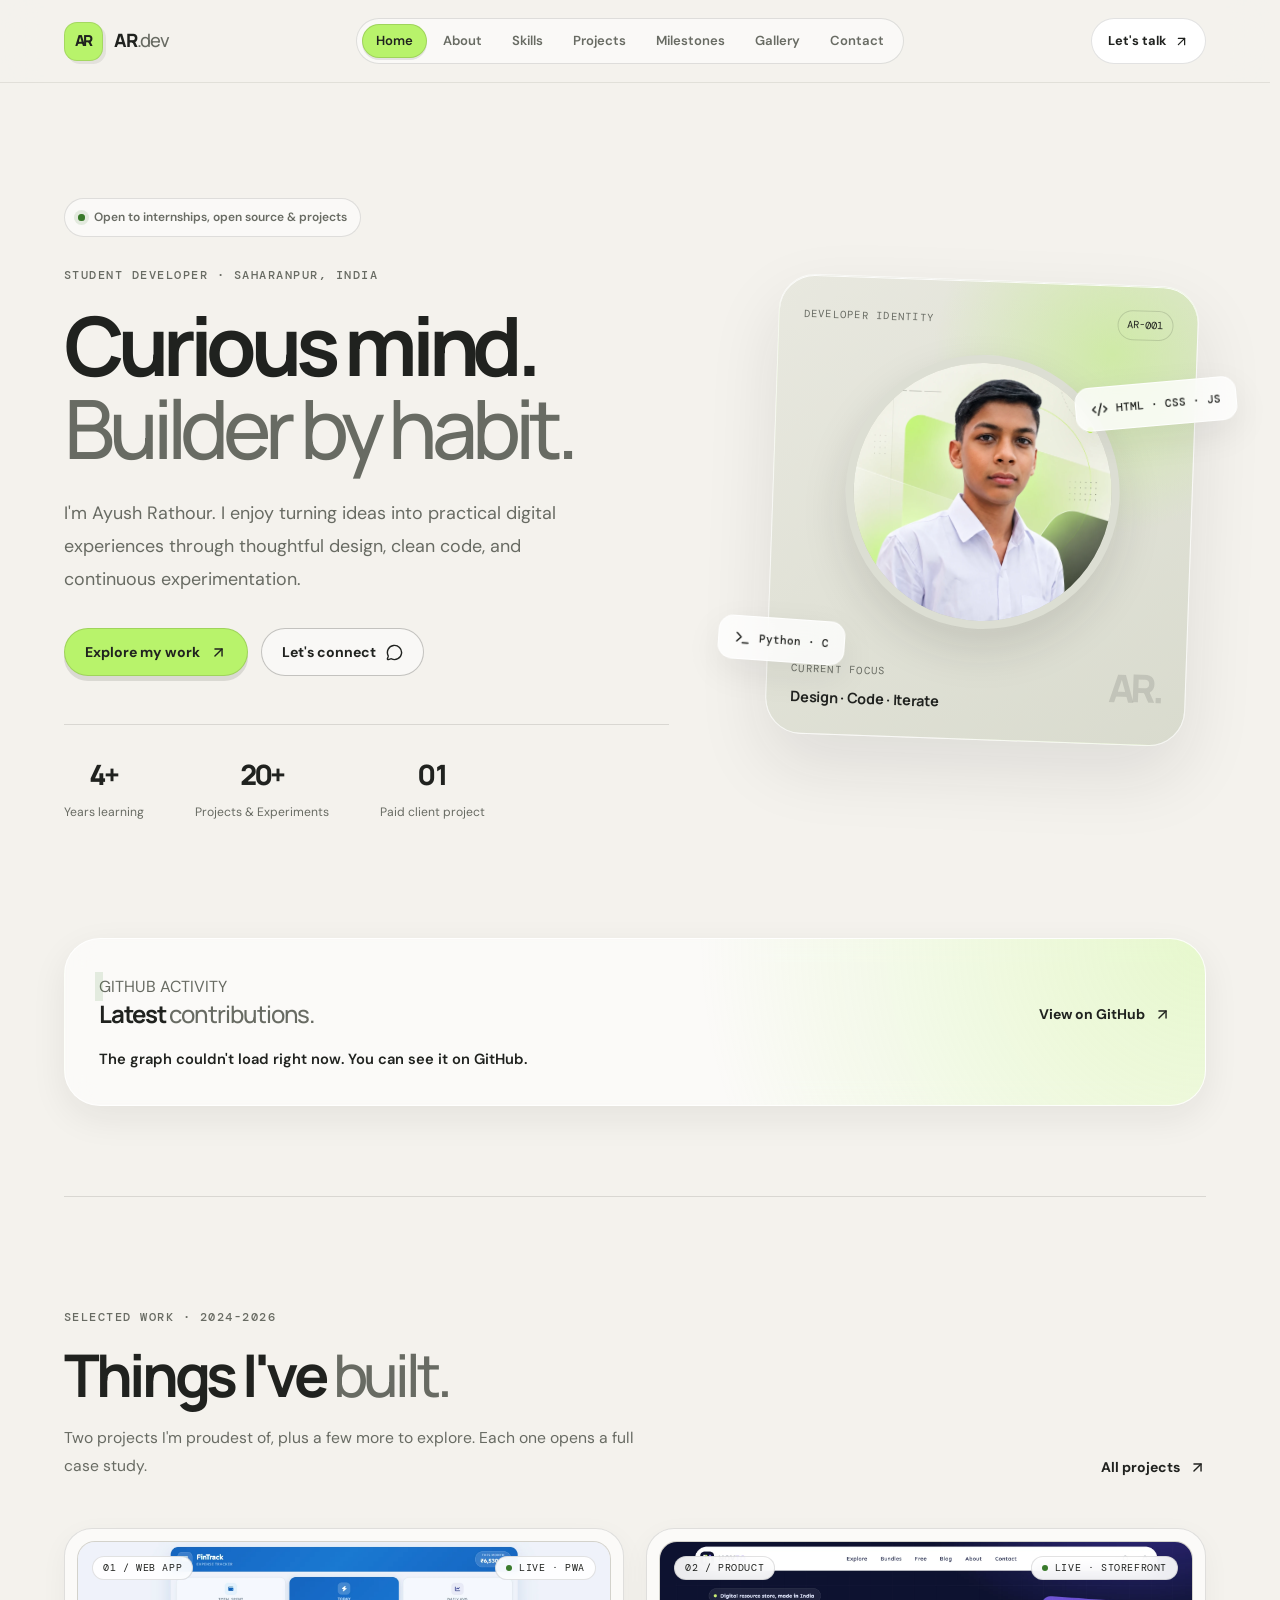
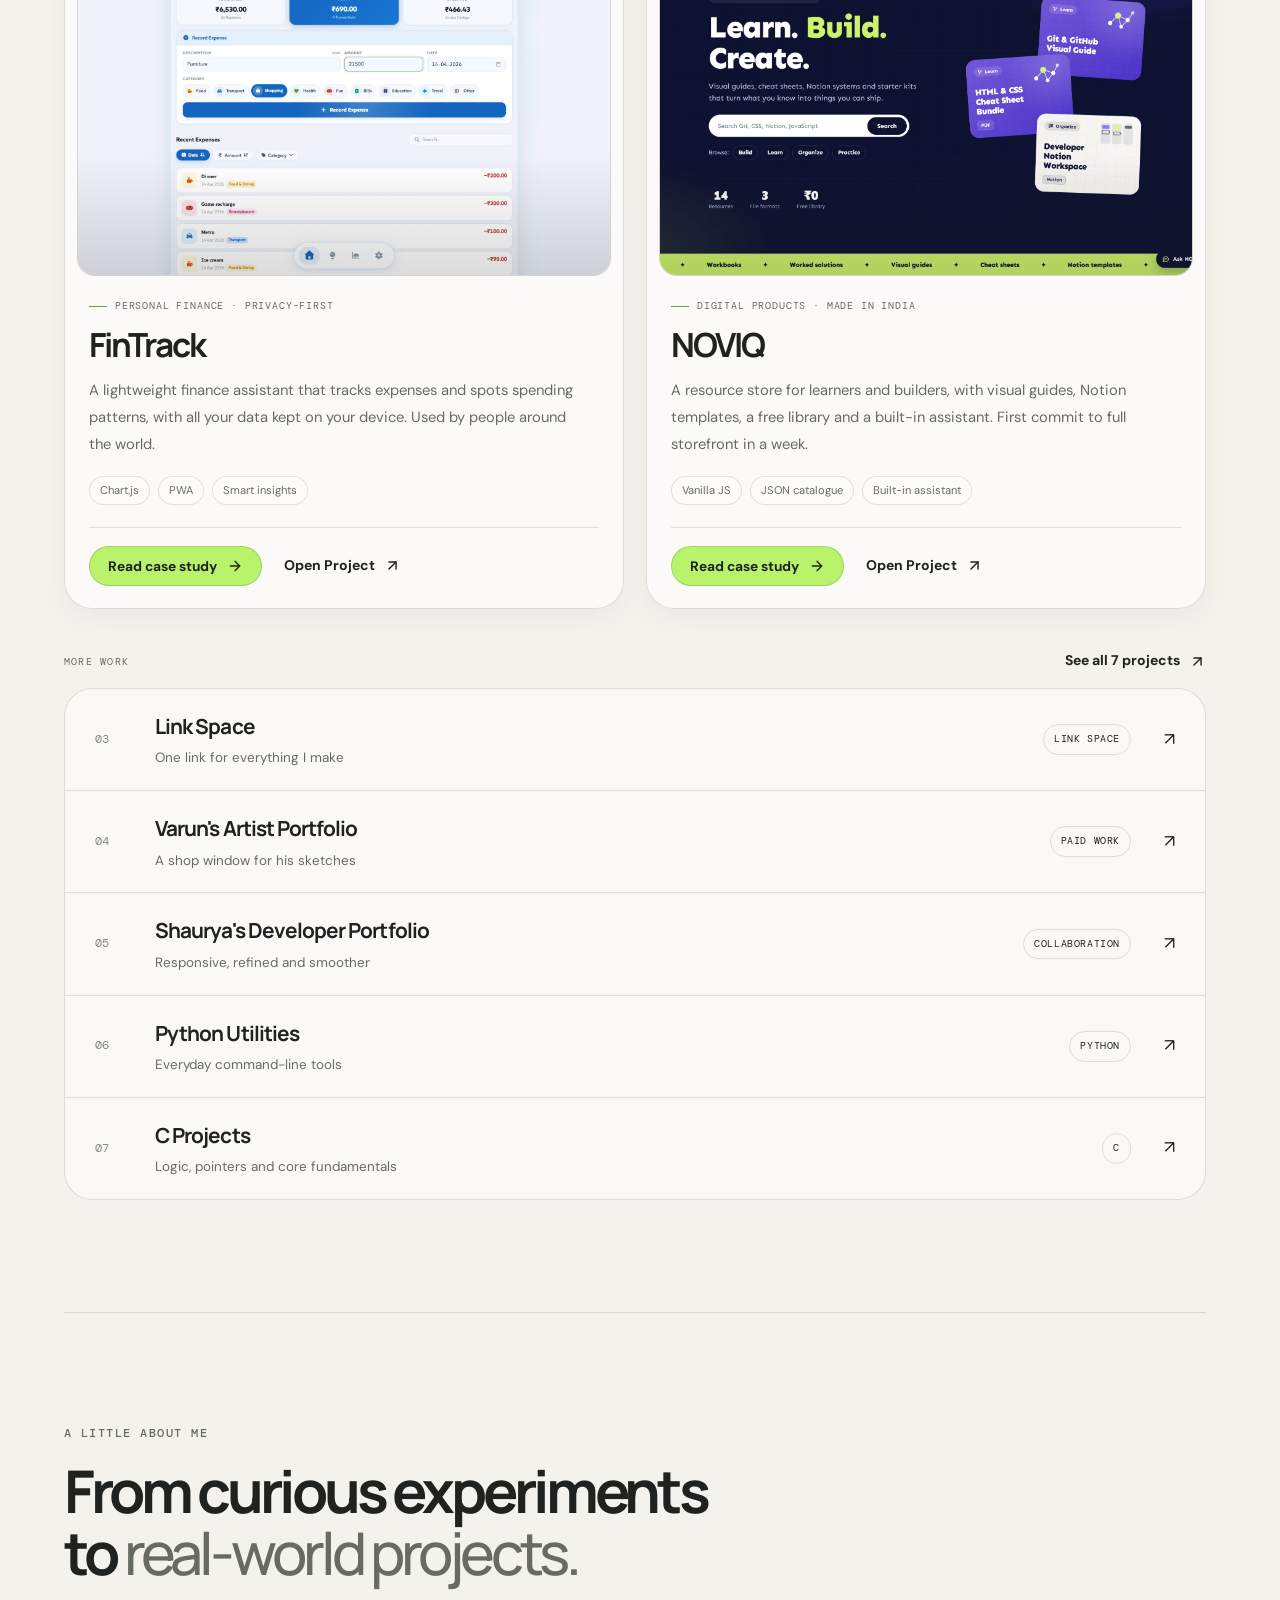
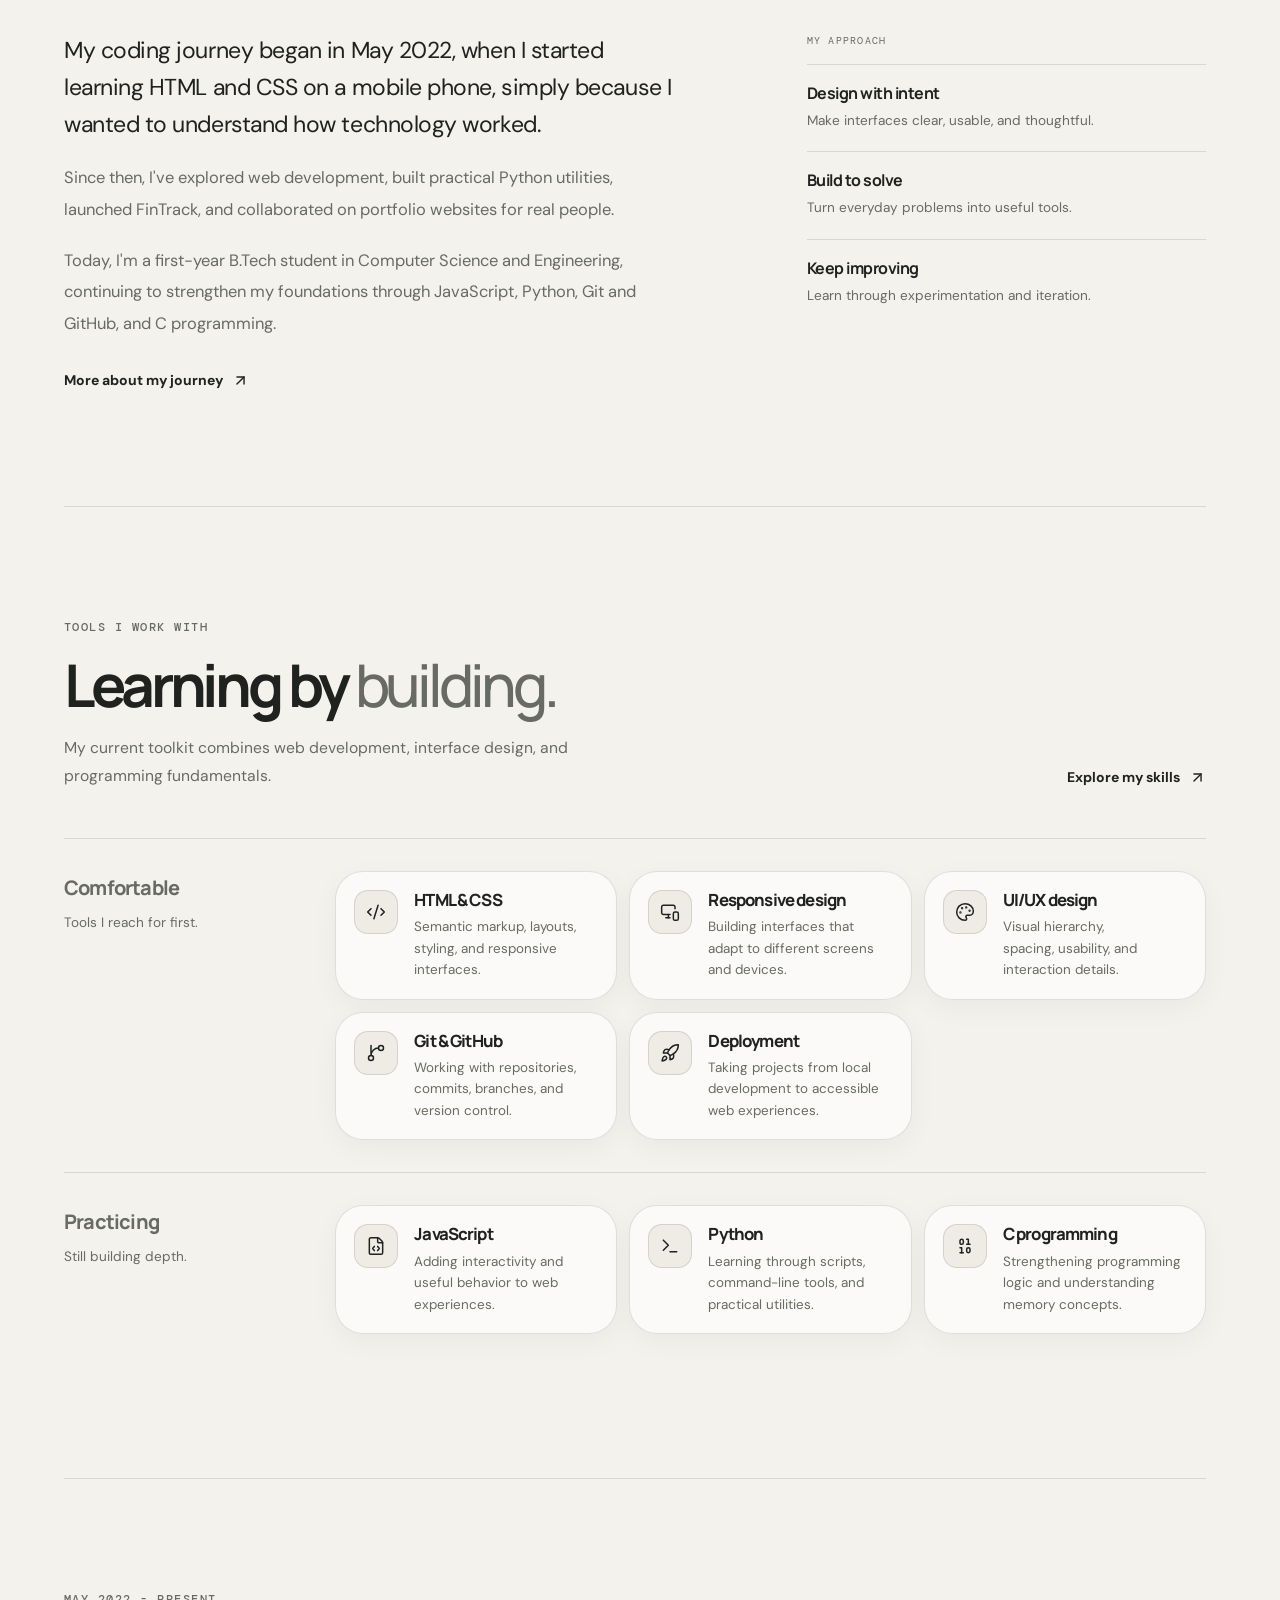
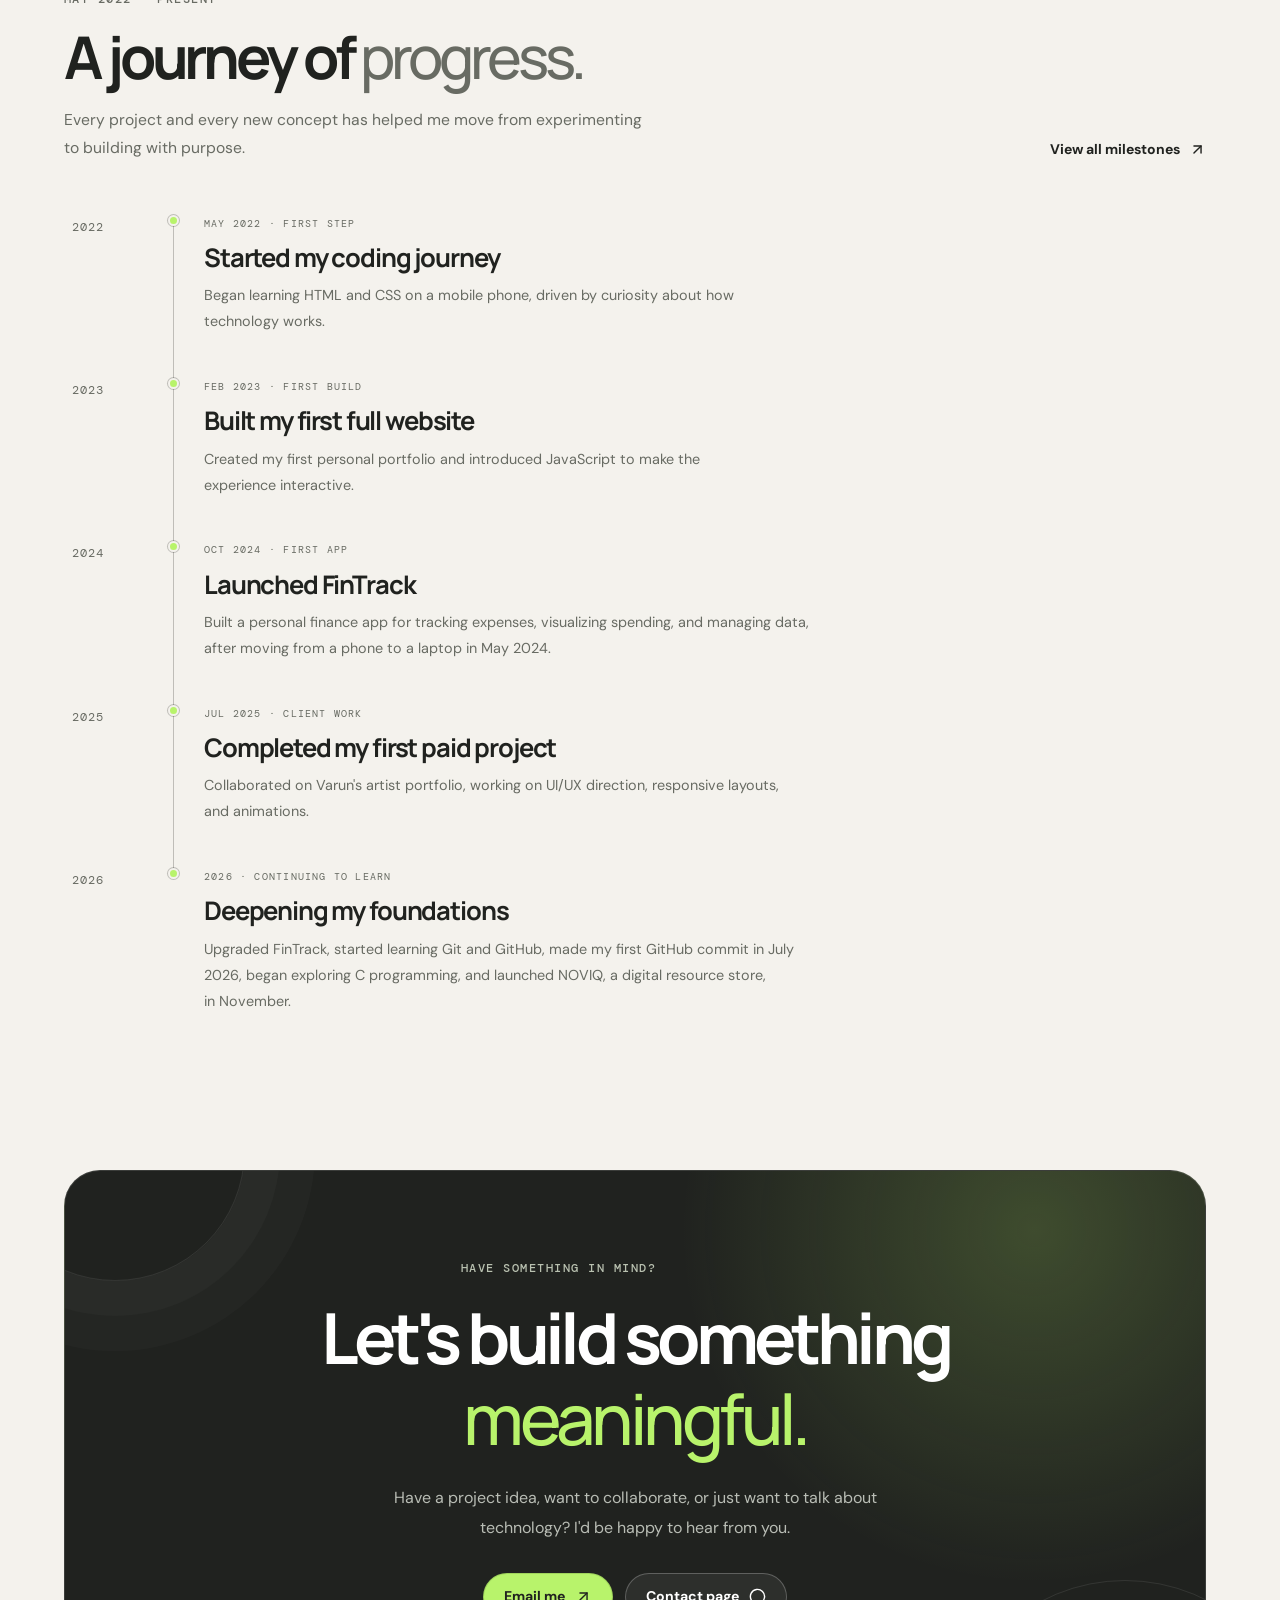
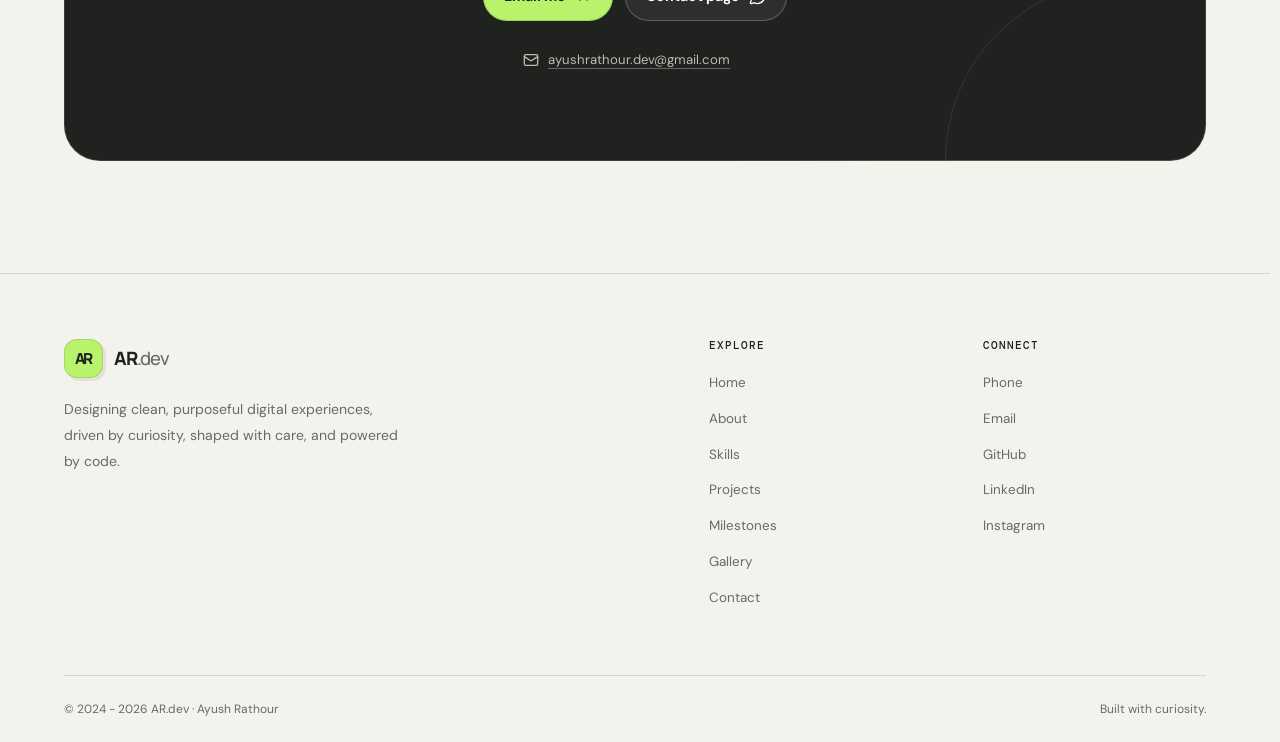
==== commit dd5c7345: "Add new Certificates" ====
--- a/index.html
+++ b/index.html
@@ -501,7 +501,6 @@
           </div>
         </div>
       </section>
-
 
       <!-- ==================== FEATURED PROJECTS ==================== -->
 
@@ -870,257 +869,270 @@
       <section class="skills-section section" id="skills">
         <div class="section-heading section-heading-row">
           <div>
-          <p class="eyebrow">TOOLS I WORK WITH</p>
-          <h2>Learning by <span>building.</span></h2>
-          <p class="section-description">
-            My current toolkit combines web development, interface design, and
-            programming fundamentals.
-          </p>
-        </div>
+            <p class="eyebrow">TOOLS I WORK WITH</p>
+            <h2>Learning by <span>building.</span></h2>
+            <p class="section-description">
+              My current toolkit combines web development, interface design, and
+              programming fundamentals.
+            </p>
+          </div>
           <a class="text-link" href="page/skills.html">
-          Explore my skills
-          <svg
-            xmlns="http://www.w3.org/2000/svg"
-            class="lucide lucide-arrow-up-right"
-            width="24"
-            height="24"
-            viewBox="0 0 24 24"
-            fill="none"
-            stroke="currentColor"
-            stroke-width="2"
-            stroke-linecap="round"
-            stroke-linejoin="round"
-            aria-hidden="true"
-          >
-            <path d="M7 7h10v10" />
-            <path d="M7 17 17 7" />
-          </svg>
-        </a>
+            Explore my skills
+            <svg
+              xmlns="http://www.w3.org/2000/svg"
+              class="lucide lucide-arrow-up-right"
+              width="24"
+              height="24"
+              viewBox="0 0 24 24"
+              fill="none"
+              stroke="currentColor"
+              stroke-width="2"
+              stroke-linecap="round"
+              stroke-linejoin="round"
+              aria-hidden="true"
+            >
+              <path d="M7 7h10v10" />
+              <path d="M7 17 17 7" />
+            </svg>
+          </a>
         </div>
         <div class="skill-groups">
           <div class="skill-group">
-            <div><p class="skill-group-title">Comfortable</p><p class="skill-group-note">Tools I reach for first.</p></div>
+            <div>
+              <p class="skill-group-title">Comfortable</p>
+              <p class="skill-group-note">Tools I reach for first.</p>
+            </div>
             <div class="skill-grid">
-<article class="skill-card">
-            <div class="skill-icon">
-              <svg
-                xmlns="http://www.w3.org/2000/svg"
-                class="lucide lucide-code-2"
-                width="24"
-                height="24"
-                viewBox="0 0 24 24"
-                fill="none"
-                stroke="currentColor"
-                stroke-width="2"
-                stroke-linecap="round"
-                stroke-linejoin="round"
-                aria-hidden="true"
-              >
-                <path d="m18 16 4-4-4-4" />
-                <path d="m6 8-4 4 4 4" />
-                <path d="m14.5 4-5 16" />
-              </svg>
-            </div>
-            <h3>HTML &amp; CSS</h3>
-            <p>Semantic markup, layouts, styling, and responsive interfaces.</p>
-          </article>
-<article class="skill-card">
-            <div class="skill-icon">
-              <svg
-                xmlns="http://www.w3.org/2000/svg"
-                class="lucide lucide-monitor-smartphone"
-                width="24"
-                height="24"
-                viewBox="0 0 24 24"
-                fill="none"
-                stroke="currentColor"
-                stroke-width="2"
-                stroke-linecap="round"
-                stroke-linejoin="round"
-                aria-hidden="true"
-              >
-                <path
-                  d="M18 8V6a2 2 0 0 0-2-2H4a2 2 0 0 0-2 2v7a2 2 0 0 0 2 2h8"
-                />
-                <path d="M10 19v-3.96 3.15" />
-                <path d="M7 19h5" />
-                <rect width="6" height="10" x="16" y="12" rx="2" />
-              </svg>
-            </div>
-            <h3>Responsive design</h3>
-            <p>
-              Building interfaces that adapt to different screens and devices.
-            </p>
-          </article>
-<article class="skill-card">
-            <div class="skill-icon">
-              <svg
-                xmlns="http://www.w3.org/2000/svg"
-                class="lucide lucide-palette"
-                width="24"
-                height="24"
-                viewBox="0 0 24 24"
-                fill="none"
-                stroke="currentColor"
-                stroke-width="2"
-                stroke-linecap="round"
-                stroke-linejoin="round"
-                aria-hidden="true"
-              >
-                <path
-                  d="M12 22a1 1 0 0 1 0-20 10 9 0 0 1 10 9 5 5 0 0 1-5 5h-2.25a1.75 1.75 0 0 0-1.4 2.8l.3.4a1.75 1.75 0 0 1-1.4 2.8z"
-                />
-                <circle cx="13.5" cy="6.5" r=".5" fill="currentColor" />
-                <circle cx="17.5" cy="10.5" r=".5" fill="currentColor" />
-                <circle cx="6.5" cy="12.5" r=".5" fill="currentColor" />
-                <circle cx="8.5" cy="7.5" r=".5" fill="currentColor" />
-              </svg>
-            </div>
-            <h3>UI/UX design</h3>
-            <p>
-              Visual hierarchy, spacing, usability, and interaction details.
-            </p>
-          </article>
-<article class="skill-card">
-            <div class="skill-icon">
-              <svg
-                xmlns="http://www.w3.org/2000/svg"
-                class="lucide lucide-git-branch"
-                width="24"
-                height="24"
-                viewBox="0 0 24 24"
-                fill="none"
-                stroke="currentColor"
-                stroke-width="2"
-                stroke-linecap="round"
-                stroke-linejoin="round"
-                aria-hidden="true"
-              >
-                <path d="M15 6a9 9 0 0 0-9 9V3" />
-                <circle cx="18" cy="6" r="3" />
-                <circle cx="6" cy="18" r="3" />
-              </svg>
-            </div>
-            <h3>Git &amp; GitHub</h3>
-            <p>
-              Working with repositories, commits, branches, and version control.
-            </p>
-          </article>
-<article class="skill-card">
-            <div class="skill-icon">
-              <svg
-                xmlns="http://www.w3.org/2000/svg"
-                class="lucide lucide-rocket"
-                width="24"
-                height="24"
-                viewBox="0 0 24 24"
-                fill="none"
-                stroke="currentColor"
-                stroke-width="2"
-                stroke-linecap="round"
-                stroke-linejoin="round"
-                aria-hidden="true"
-              >
-                <path d="M12 15v5s3.03-.55 4-2c1.08-1.62 0-5 0-5" />
-                <path
-                  d="M4.5 16.5c-1.5 1.26-2 5-2 5s3.74-.5 5-2c.71-.84.7-2.13-.09-2.91a2.18 2.18 0 0 0-2.91-.09"
-                />
-                <path
-                  d="M9 12a22 22 0 0 1 2-3.95A12.88 12.88 0 0 1 22 2c0 2.72-.78 7.5-6 11a22.4 22.4 0 0 1-4 2z"
-                />
-                <path d="M9 12H4s.55-3.03 2-4c1.62-1.08 5 .05 5 .05" />
-              </svg>
-            </div>
-            <h3>Deployment</h3>
-            <p>
-              Taking projects from local development to accessible web
-              experiences.
-            </p>
-          </article>
+              <article class="skill-card">
+                <div class="skill-icon">
+                  <svg
+                    xmlns="http://www.w3.org/2000/svg"
+                    class="lucide lucide-code-2"
+                    width="24"
+                    height="24"
+                    viewBox="0 0 24 24"
+                    fill="none"
+                    stroke="currentColor"
+                    stroke-width="2"
+                    stroke-linecap="round"
+                    stroke-linejoin="round"
+                    aria-hidden="true"
+                  >
+                    <path d="m18 16 4-4-4-4" />
+                    <path d="m6 8-4 4 4 4" />
+                    <path d="m14.5 4-5 16" />
+                  </svg>
+                </div>
+                <h3>HTML &amp; CSS</h3>
+                <p>
+                  Semantic markup, layouts, styling, and responsive interfaces.
+                </p>
+              </article>
+              <article class="skill-card">
+                <div class="skill-icon">
+                  <svg
+                    xmlns="http://www.w3.org/2000/svg"
+                    class="lucide lucide-monitor-smartphone"
+                    width="24"
+                    height="24"
+                    viewBox="0 0 24 24"
+                    fill="none"
+                    stroke="currentColor"
+                    stroke-width="2"
+                    stroke-linecap="round"
+                    stroke-linejoin="round"
+                    aria-hidden="true"
+                  >
+                    <path
+                      d="M18 8V6a2 2 0 0 0-2-2H4a2 2 0 0 0-2 2v7a2 2 0 0 0 2 2h8"
+                    />
+                    <path d="M10 19v-3.96 3.15" />
+                    <path d="M7 19h5" />
+                    <rect width="6" height="10" x="16" y="12" rx="2" />
+                  </svg>
+                </div>
+                <h3>Responsive design</h3>
+                <p>
+                  Building interfaces that adapt to different screens and
+                  devices.
+                </p>
+              </article>
+              <article class="skill-card">
+                <div class="skill-icon">
+                  <svg
+                    xmlns="http://www.w3.org/2000/svg"
+                    class="lucide lucide-palette"
+                    width="24"
+                    height="24"
+                    viewBox="0 0 24 24"
+                    fill="none"
+                    stroke="currentColor"
+                    stroke-width="2"
+                    stroke-linecap="round"
+                    stroke-linejoin="round"
+                    aria-hidden="true"
+                  >
+                    <path
+                      d="M12 22a1 1 0 0 1 0-20 10 9 0 0 1 10 9 5 5 0 0 1-5 5h-2.25a1.75 1.75 0 0 0-1.4 2.8l.3.4a1.75 1.75 0 0 1-1.4 2.8z"
+                    />
+                    <circle cx="13.5" cy="6.5" r=".5" fill="currentColor" />
+                    <circle cx="17.5" cy="10.5" r=".5" fill="currentColor" />
+                    <circle cx="6.5" cy="12.5" r=".5" fill="currentColor" />
+                    <circle cx="8.5" cy="7.5" r=".5" fill="currentColor" />
+                  </svg>
+                </div>
+                <h3>UI/UX design</h3>
+                <p>
+                  Visual hierarchy, spacing, usability, and interaction details.
+                </p>
+              </article>
+              <article class="skill-card">
+                <div class="skill-icon">
+                  <svg
+                    xmlns="http://www.w3.org/2000/svg"
+                    class="lucide lucide-git-branch"
+                    width="24"
+                    height="24"
+                    viewBox="0 0 24 24"
+                    fill="none"
+                    stroke="currentColor"
+                    stroke-width="2"
+                    stroke-linecap="round"
+                    stroke-linejoin="round"
+                    aria-hidden="true"
+                  >
+                    <path d="M15 6a9 9 0 0 0-9 9V3" />
+                    <circle cx="18" cy="6" r="3" />
+                    <circle cx="6" cy="18" r="3" />
+                  </svg>
+                </div>
+                <h3>Git &amp; GitHub</h3>
+                <p>
+                  Working with repositories, commits, branches, and version
+                  control.
+                </p>
+              </article>
+              <article class="skill-card">
+                <div class="skill-icon">
+                  <svg
+                    xmlns="http://www.w3.org/2000/svg"
+                    class="lucide lucide-rocket"
+                    width="24"
+                    height="24"
+                    viewBox="0 0 24 24"
+                    fill="none"
+                    stroke="currentColor"
+                    stroke-width="2"
+                    stroke-linecap="round"
+                    stroke-linejoin="round"
+                    aria-hidden="true"
+                  >
+                    <path d="M12 15v5s3.03-.55 4-2c1.08-1.62 0-5 0-5" />
+                    <path
+                      d="M4.5 16.5c-1.5 1.26-2 5-2 5s3.74-.5 5-2c.71-.84.7-2.13-.09-2.91a2.18 2.18 0 0 0-2.91-.09"
+                    />
+                    <path
+                      d="M9 12a22 22 0 0 1 2-3.95A12.88 12.88 0 0 1 22 2c0 2.72-.78 7.5-6 11a22.4 22.4 0 0 1-4 2z"
+                    />
+                    <path d="M9 12H4s.55-3.03 2-4c1.62-1.08 5 .05 5 .05" />
+                  </svg>
+                </div>
+                <h3>Deployment</h3>
+                <p>
+                  Taking projects from local development to accessible web
+                  experiences.
+                </p>
+              </article>
             </div>
           </div>
           <div class="skill-group">
-            <div><p class="skill-group-title">Practicing</p><p class="skill-group-note">Still building depth.</p></div>
+            <div>
+              <p class="skill-group-title">Practicing</p>
+              <p class="skill-group-note">Still building depth.</p>
+            </div>
             <div class="skill-grid">
-<article class="skill-card">
-            <div class="skill-icon">
-              <svg
-                xmlns="http://www.w3.org/2000/svg"
-                class="lucide lucide-file-code"
-                width="24"
-                height="24"
-                viewBox="0 0 24 24"
-                fill="none"
-                stroke="currentColor"
-                stroke-width="2"
-                stroke-linecap="round"
-                stroke-linejoin="round"
-                aria-hidden="true"
-              >
-                <path
-                  d="M6 22a2 2 0 0 1-2-2V4a2 2 0 0 1 2-2h8a2.4 2.4 0 0 1 1.704.706l3.588 3.588A2.4 2.4 0 0 1 20 8v12a2 2 0 0 1-2 2z"
-                />
-                <path d="M14 2v5a1 1 0 0 0 1 1h5" />
-                <path d="M10 12.5 8 15l2 2.5" />
-                <path d="m14 12.5 2 2.5-2 2.5" />
-              </svg>
-            </div>
-            <h3>JavaScript</h3>
-            <p>Adding interactivity and useful behavior to web experiences.</p>
-          </article>
-<article class="skill-card">
-            <div class="skill-icon">
-              <svg
-                xmlns="http://www.w3.org/2000/svg"
-                class="lucide lucide-terminal"
-                width="24"
-                height="24"
-                viewBox="0 0 24 24"
-                fill="none"
-                stroke="currentColor"
-                stroke-width="2"
-                stroke-linecap="round"
-                stroke-linejoin="round"
-                aria-hidden="true"
-              >
-                <path d="M12 19h8" />
-                <path d="m4 17 6-6-6-6" />
-              </svg>
-            </div>
-            <h3>Python</h3>
-            <p>
-              Learning through scripts, command-line tools, and practical
-              utilities.
-            </p>
-          </article>
-<article class="skill-card">
-            <div class="skill-icon">
-              <svg
-                xmlns="http://www.w3.org/2000/svg"
-                class="lucide lucide-binary"
-                width="24"
-                height="24"
-                viewBox="0 0 24 24"
-                fill="none"
-                stroke="currentColor"
-                stroke-width="2"
-                stroke-linecap="round"
-                stroke-linejoin="round"
-                aria-hidden="true"
-              >
-                <rect x="14" y="14" width="4" height="6" rx="2" />
-                <rect x="6" y="4" width="4" height="6" rx="2" />
-                <path d="M6 20h4" />
-                <path d="M14 10h4" />
-                <path d="M6 14h2v6" />
-                <path d="M14 4h2v6" />
-              </svg>
-            </div>
-            <h3>C programming</h3>
-            <p>
-              Strengthening programming logic and understanding memory concepts.
-            </p>
-          </article>
+              <article class="skill-card">
+                <div class="skill-icon">
+                  <svg
+                    xmlns="http://www.w3.org/2000/svg"
+                    class="lucide lucide-file-code"
+                    width="24"
+                    height="24"
+                    viewBox="0 0 24 24"
+                    fill="none"
+                    stroke="currentColor"
+                    stroke-width="2"
+                    stroke-linecap="round"
+                    stroke-linejoin="round"
+                    aria-hidden="true"
+                  >
+                    <path
+                      d="M6 22a2 2 0 0 1-2-2V4a2 2 0 0 1 2-2h8a2.4 2.4 0 0 1 1.704.706l3.588 3.588A2.4 2.4 0 0 1 20 8v12a2 2 0 0 1-2 2z"
+                    />
+                    <path d="M14 2v5a1 1 0 0 0 1 1h5" />
+                    <path d="M10 12.5 8 15l2 2.5" />
+                    <path d="m14 12.5 2 2.5-2 2.5" />
+                  </svg>
+                </div>
+                <h3>JavaScript</h3>
+                <p>
+                  Adding interactivity and useful behavior to web experiences.
+                </p>
+              </article>
+              <article class="skill-card">
+                <div class="skill-icon">
+                  <svg
+                    xmlns="http://www.w3.org/2000/svg"
+                    class="lucide lucide-terminal"
+                    width="24"
+                    height="24"
+                    viewBox="0 0 24 24"
+                    fill="none"
+                    stroke="currentColor"
+                    stroke-width="2"
+                    stroke-linecap="round"
+                    stroke-linejoin="round"
+                    aria-hidden="true"
+                  >
+                    <path d="M12 19h8" />
+                    <path d="m4 17 6-6-6-6" />
+                  </svg>
+                </div>
+                <h3>Python</h3>
+                <p>
+                  Learning through scripts, command-line tools, and practical
+                  utilities.
+                </p>
+              </article>
+              <article class="skill-card">
+                <div class="skill-icon">
+                  <svg
+                    xmlns="http://www.w3.org/2000/svg"
+                    class="lucide lucide-binary"
+                    width="24"
+                    height="24"
+                    viewBox="0 0 24 24"
+                    fill="none"
+                    stroke="currentColor"
+                    stroke-width="2"
+                    stroke-linecap="round"
+                    stroke-linejoin="round"
+                    aria-hidden="true"
+                  >
+                    <rect x="14" y="14" width="4" height="6" rx="2" />
+                    <rect x="6" y="4" width="4" height="6" rx="2" />
+                    <path d="M6 20h4" />
+                    <path d="M14 10h4" />
+                    <path d="M6 14h2v6" />
+                    <path d="M14 4h2v6" />
+                  </svg>
+                </div>
+                <h3>C programming</h3>
+                <p>
+                  Strengthening programming logic and understanding memory
+                  concepts.
+                </p>
+              </article>
             </div>
           </div>
         </div>
@@ -1370,7 +1382,9 @@
       </div>
 
       <div class="footer-bottom">
-        <p>© <span id="current-year">2026</span> AR.dev · Ayush Rathour</p>
+        <p>
+          © 2024 - <span id="current-year">2026</span> AR.dev · Ayush Rathour
+        </p>
         <p>Built with curiosity.</p>
       </div>
     </footer>
--- a/css/styles.css
+++ b/css/styles.css
@@ -1587,7 +1587,7 @@
   }
 
   .footer-bottom {
-    align-items: flex-start;
+    align-items: center;
     flex-direction: column;
     gap: 10px;
     padding-block: 18px;
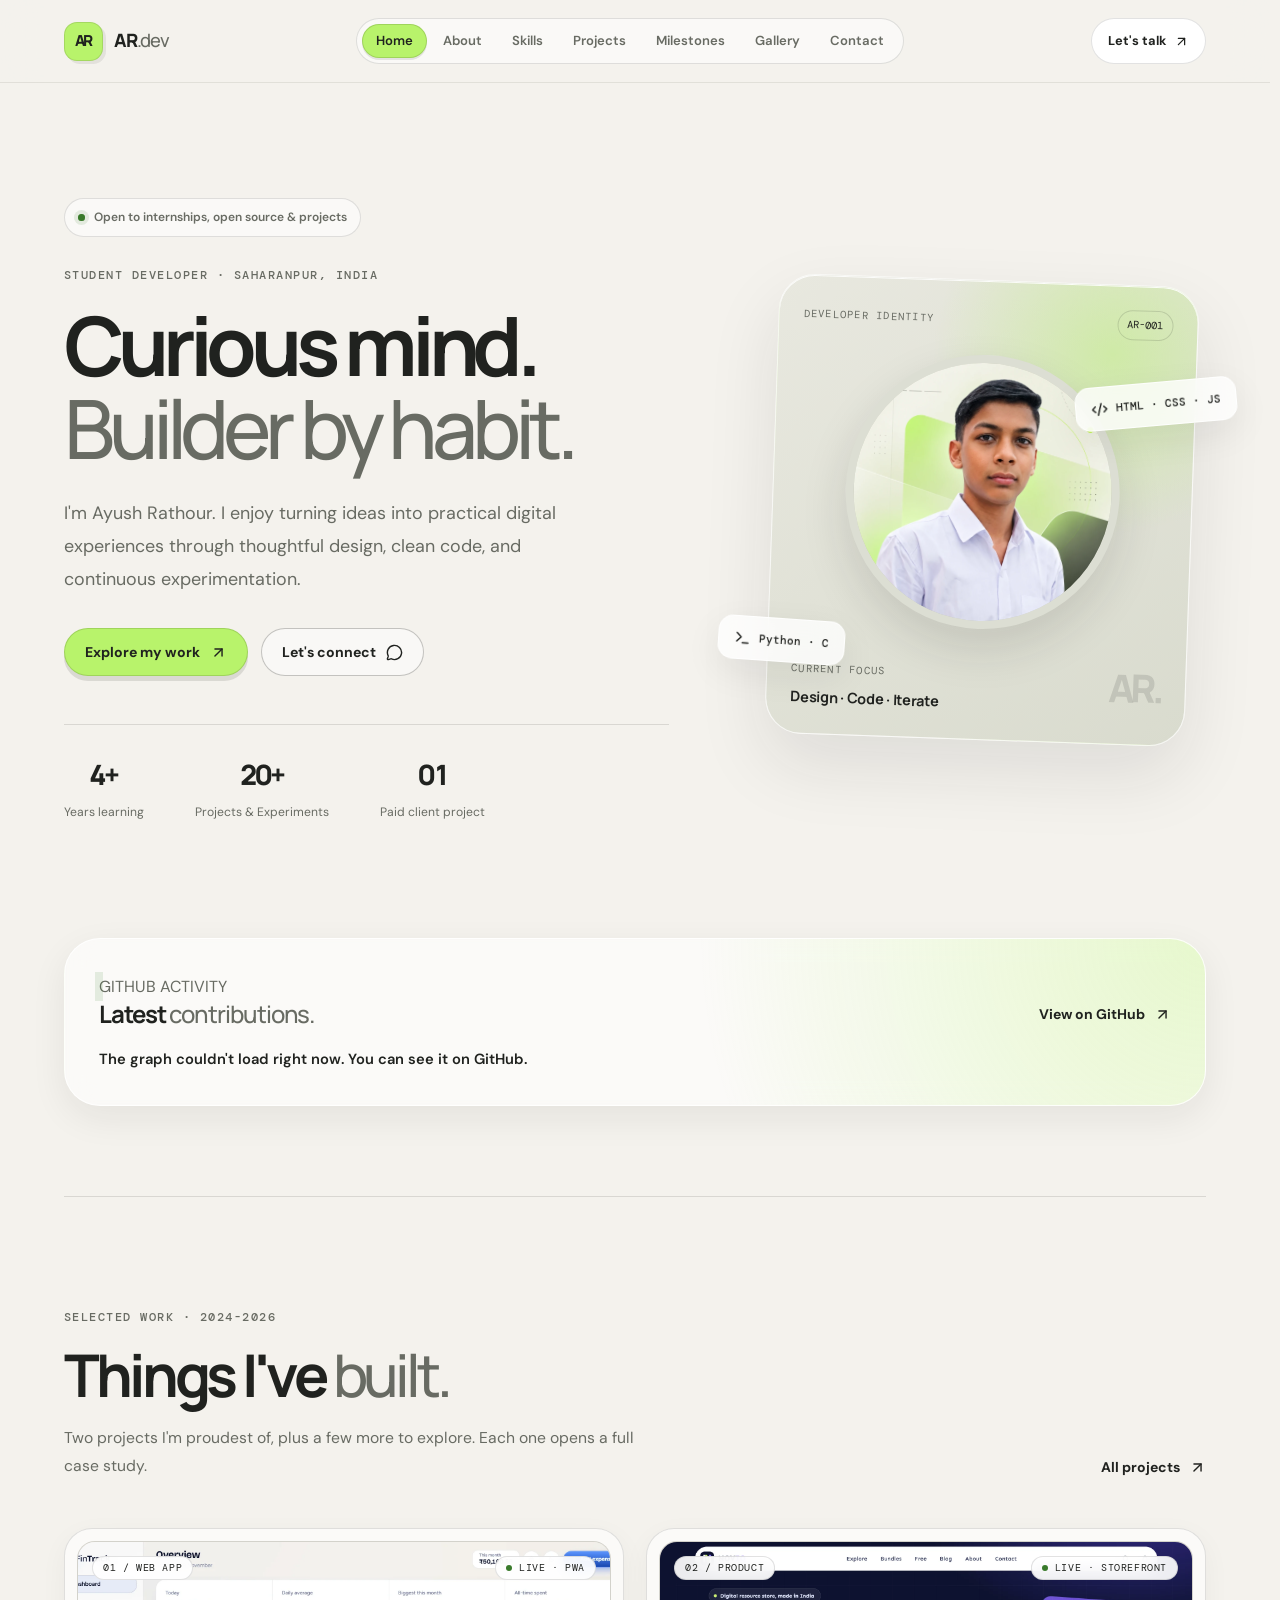
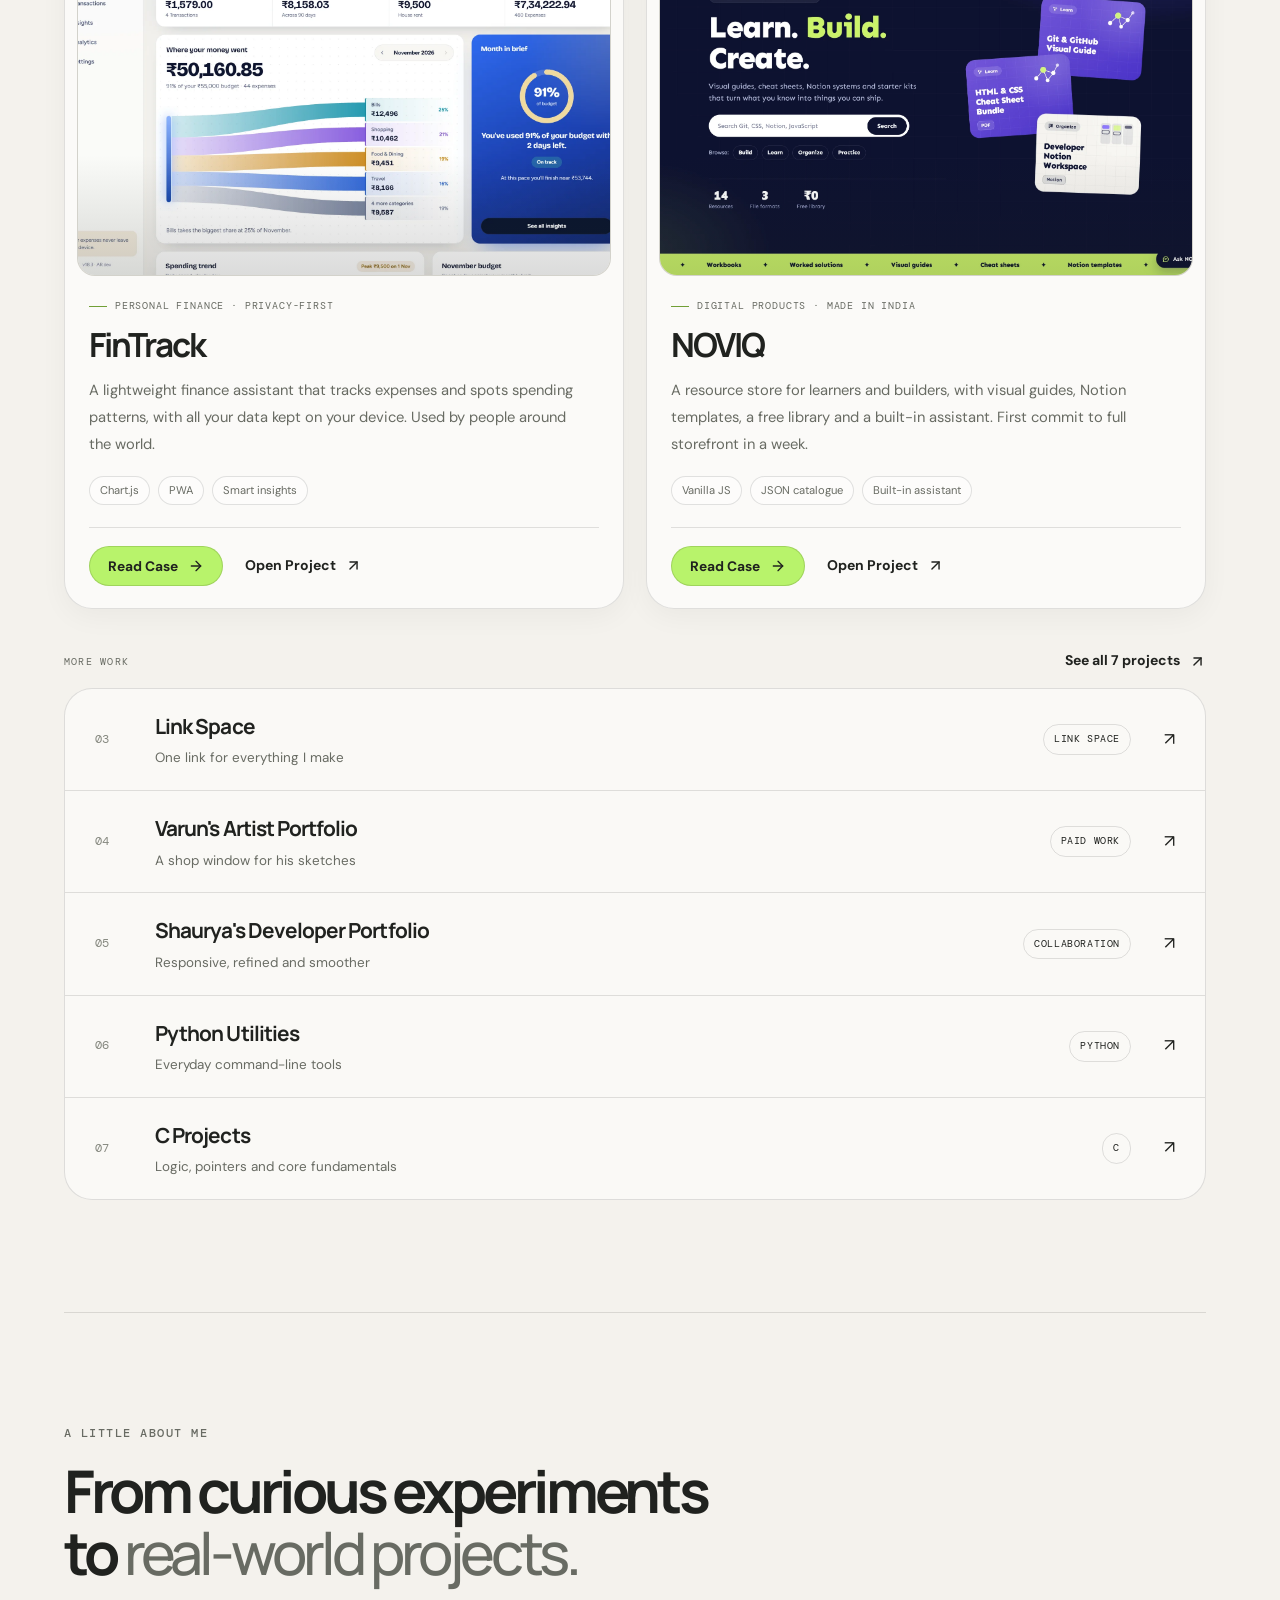
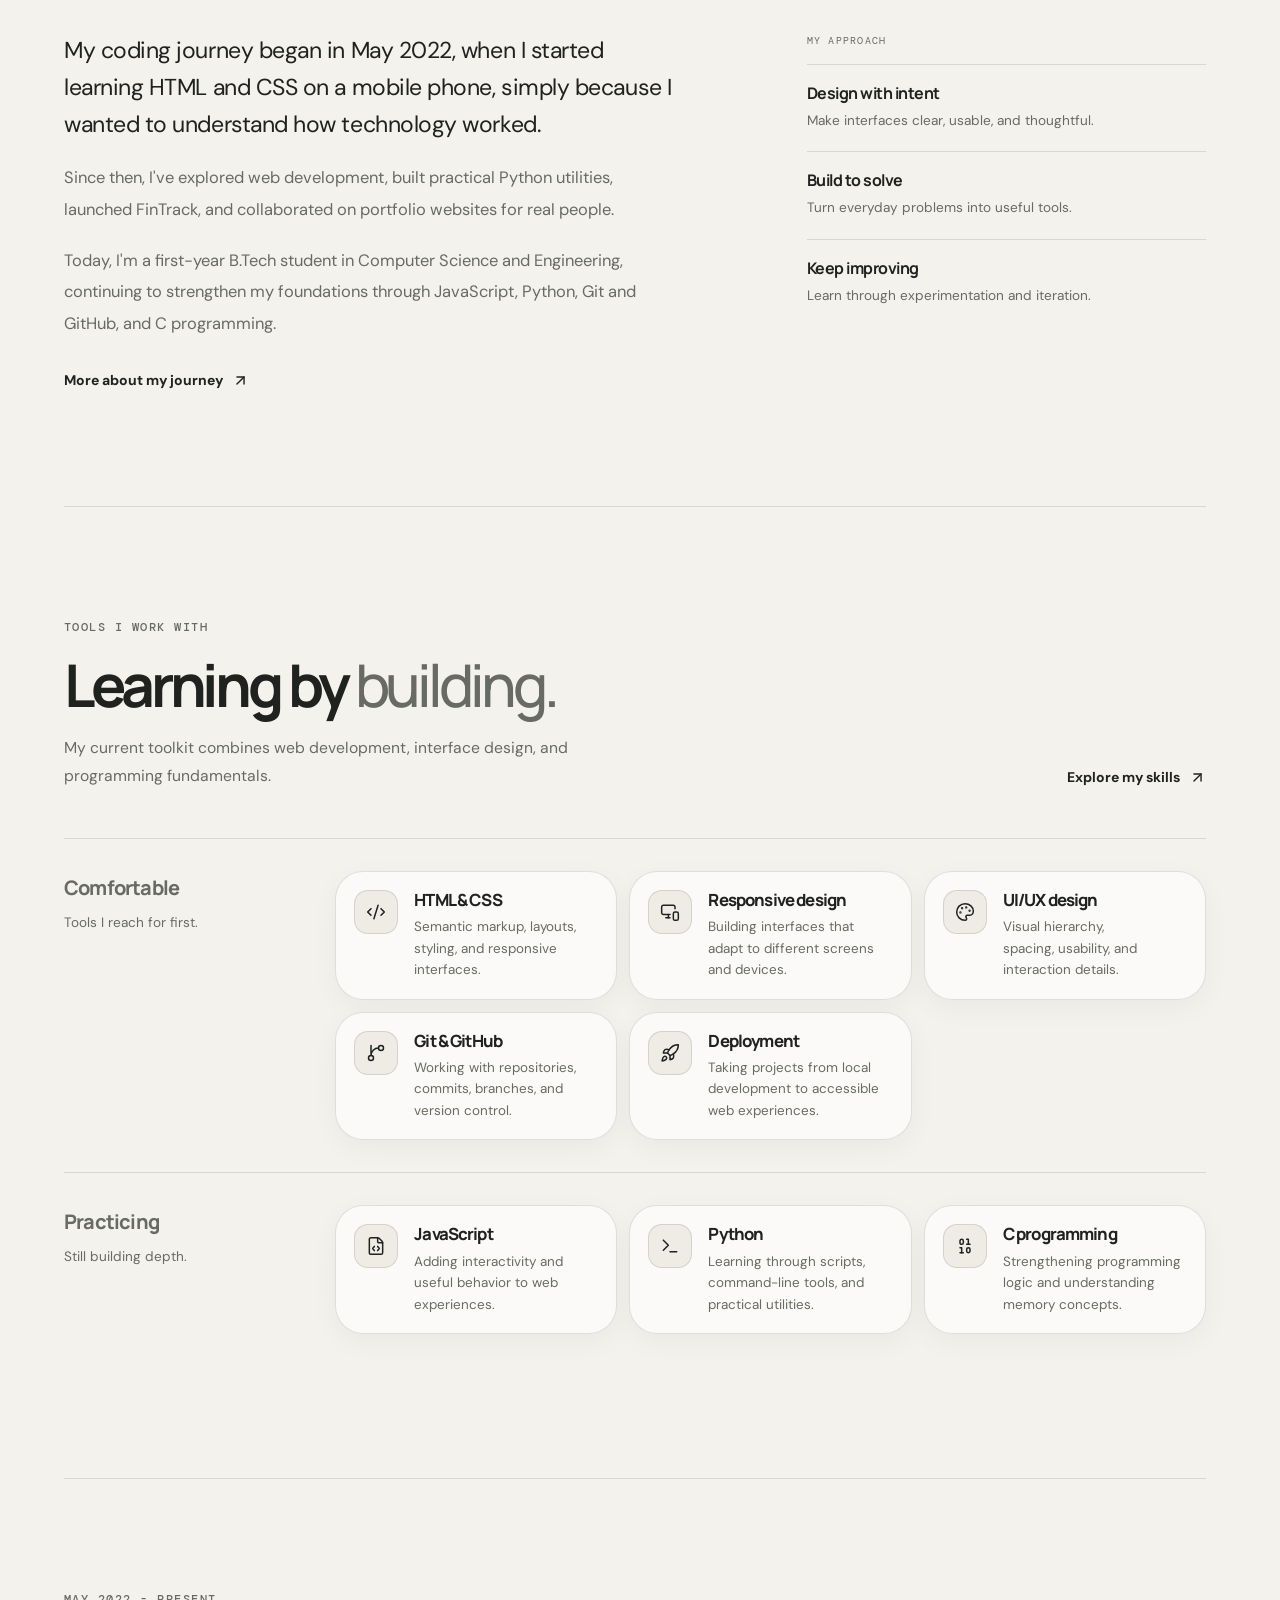
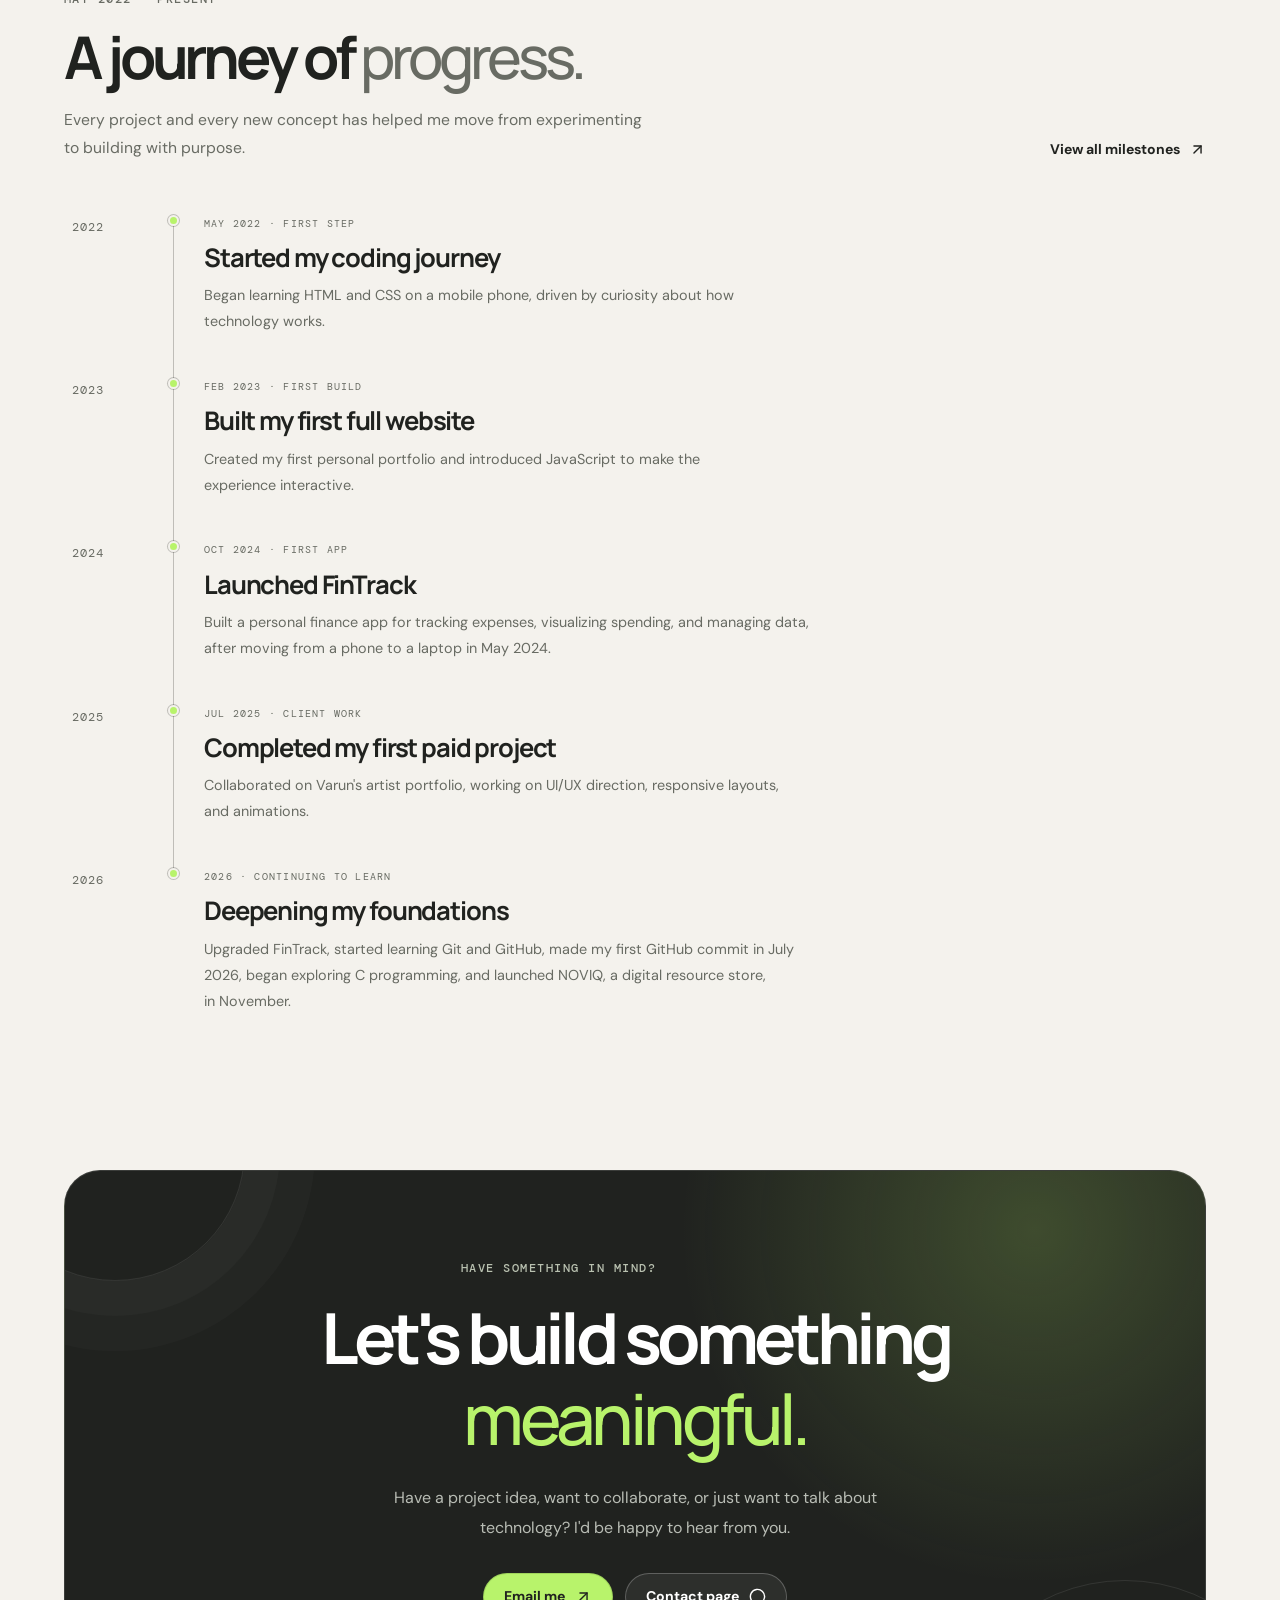
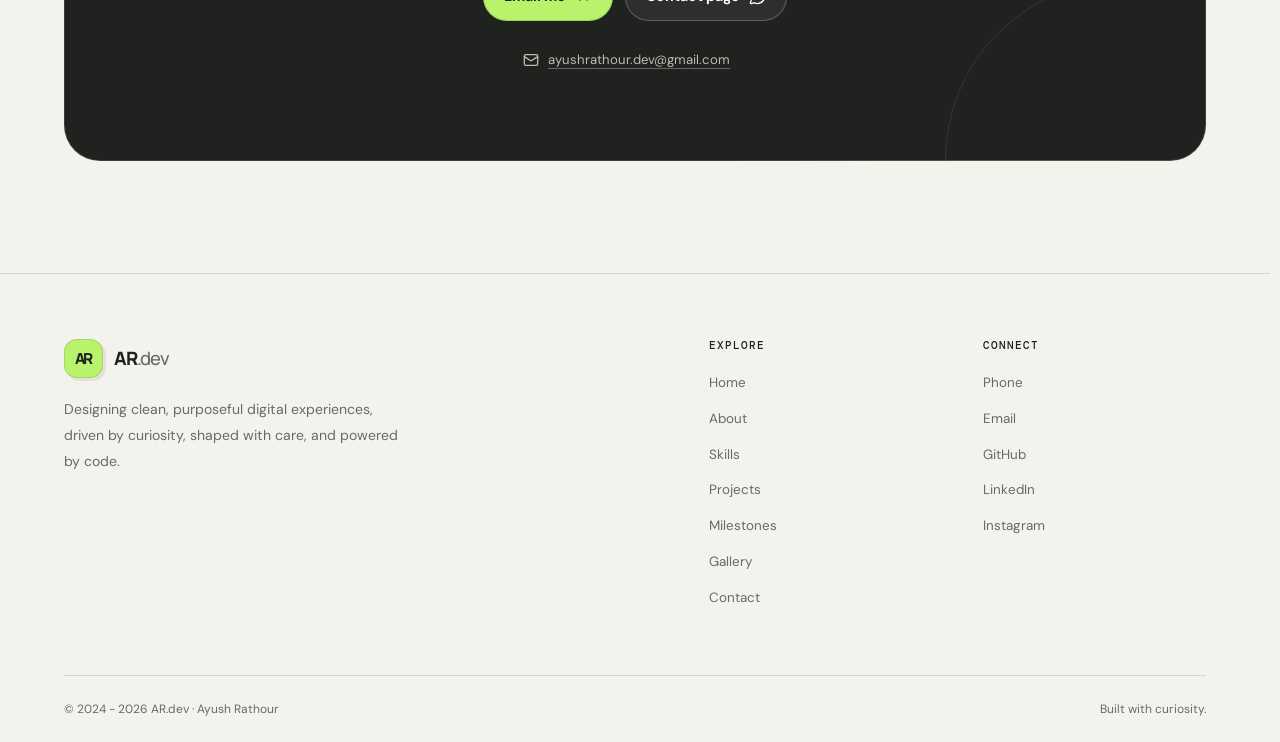
==== commit 4f0afae6: "Update FinTrack" ====
--- a/index.html
+++ b/index.html
@@ -574,7 +574,7 @@
               </ul>
               <div class="work-actions">
                 <a class="work-case" href="page/projects.html#case-fintrack">
-                  Read case study
+                  Read Case
                   <svg
                     xmlns="http://www.w3.org/2000/svg"
                     class="lucide lucide-arrow-right"
@@ -656,7 +656,7 @@
               </ul>
               <div class="work-actions">
                 <a class="work-case" href="page/projects.html#case-noviq">
-                  Read case study
+                  Read Case
                   <svg
                     xmlns="http://www.w3.org/2000/svg"
                     class="lucide lucide-arrow-right"
